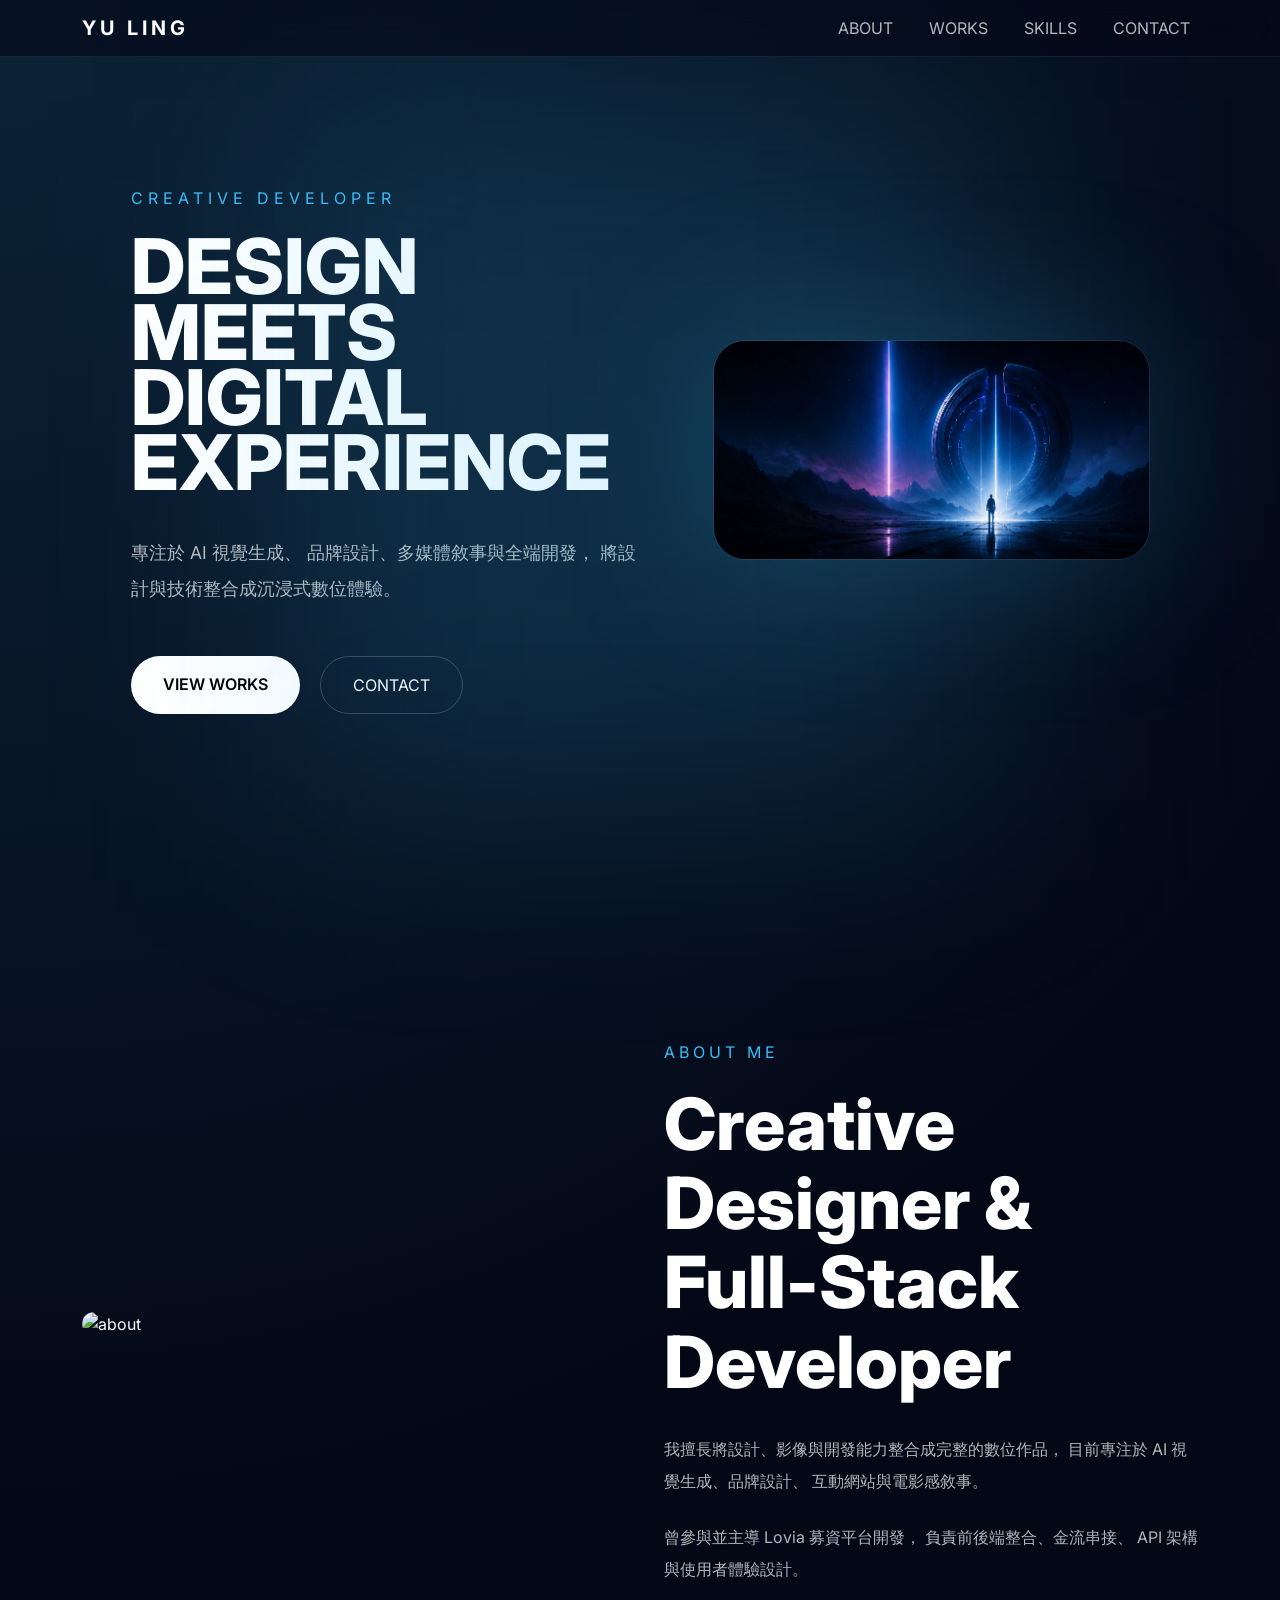
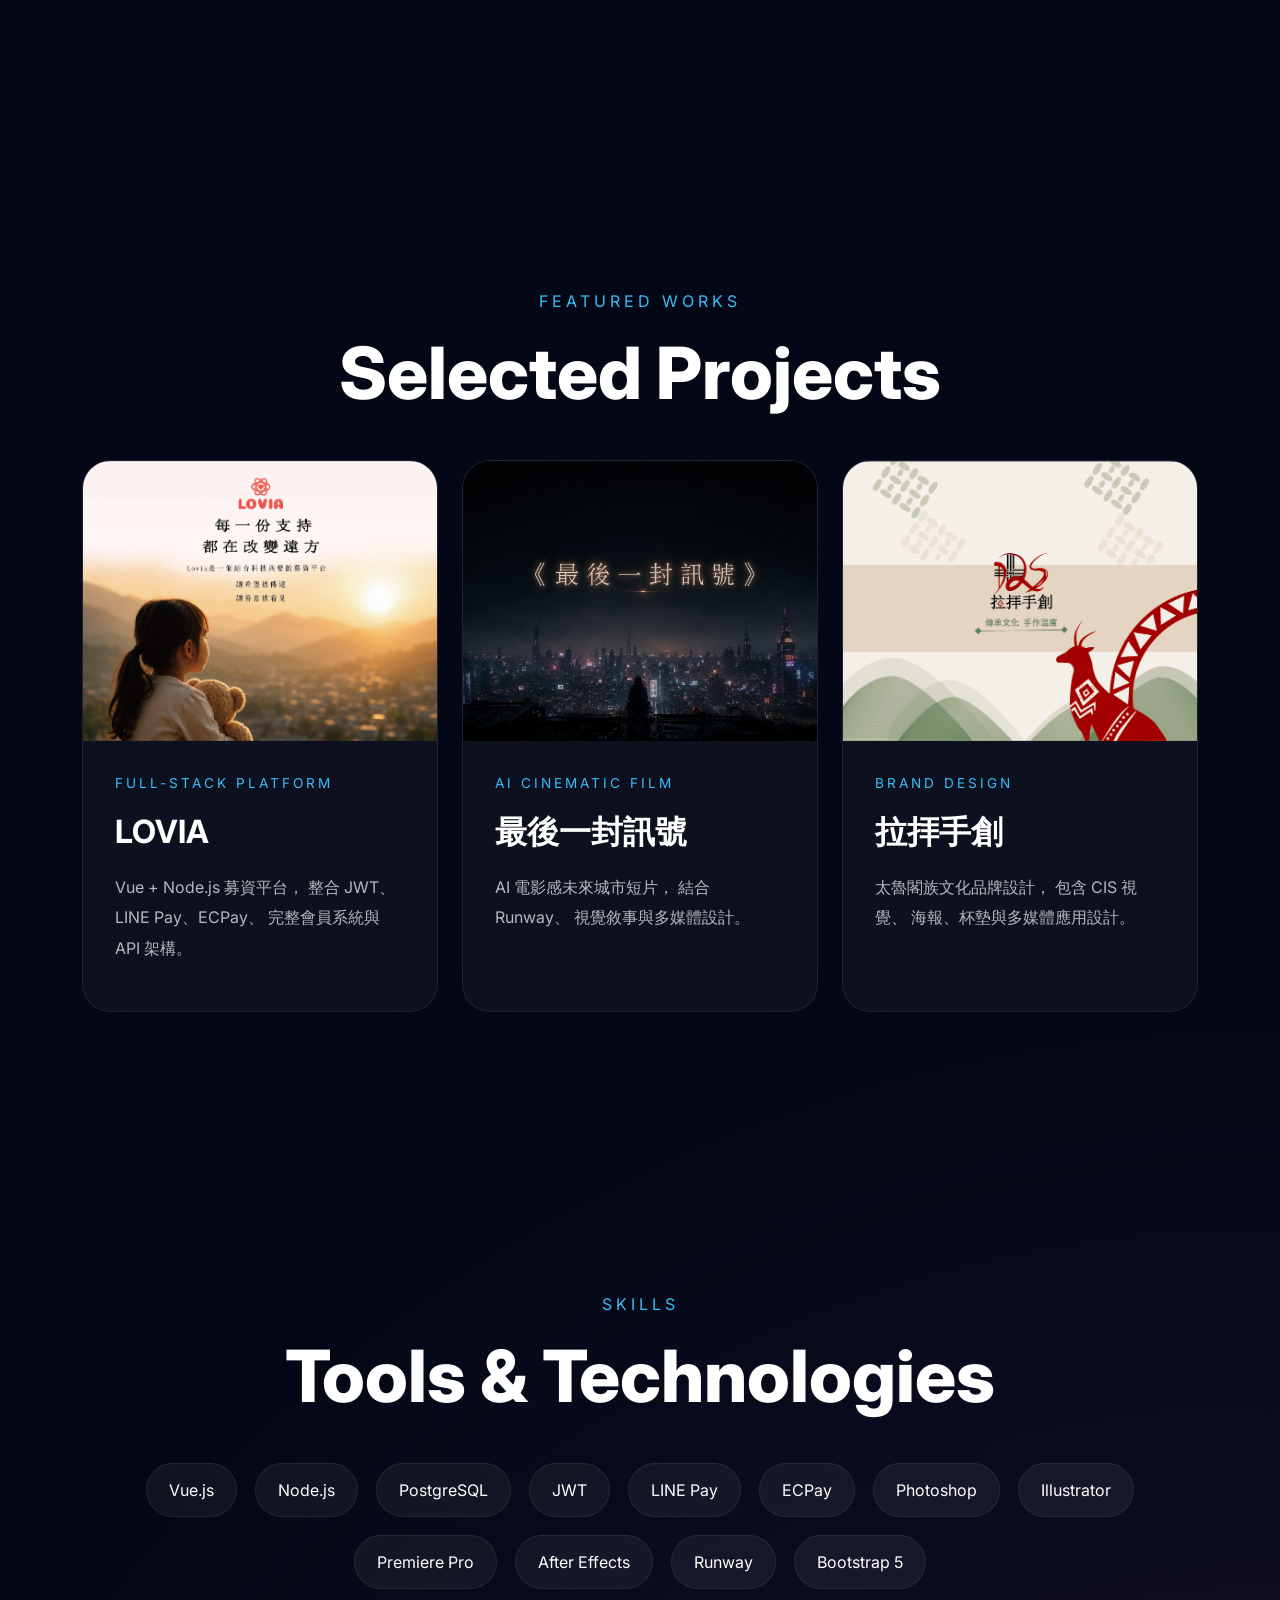
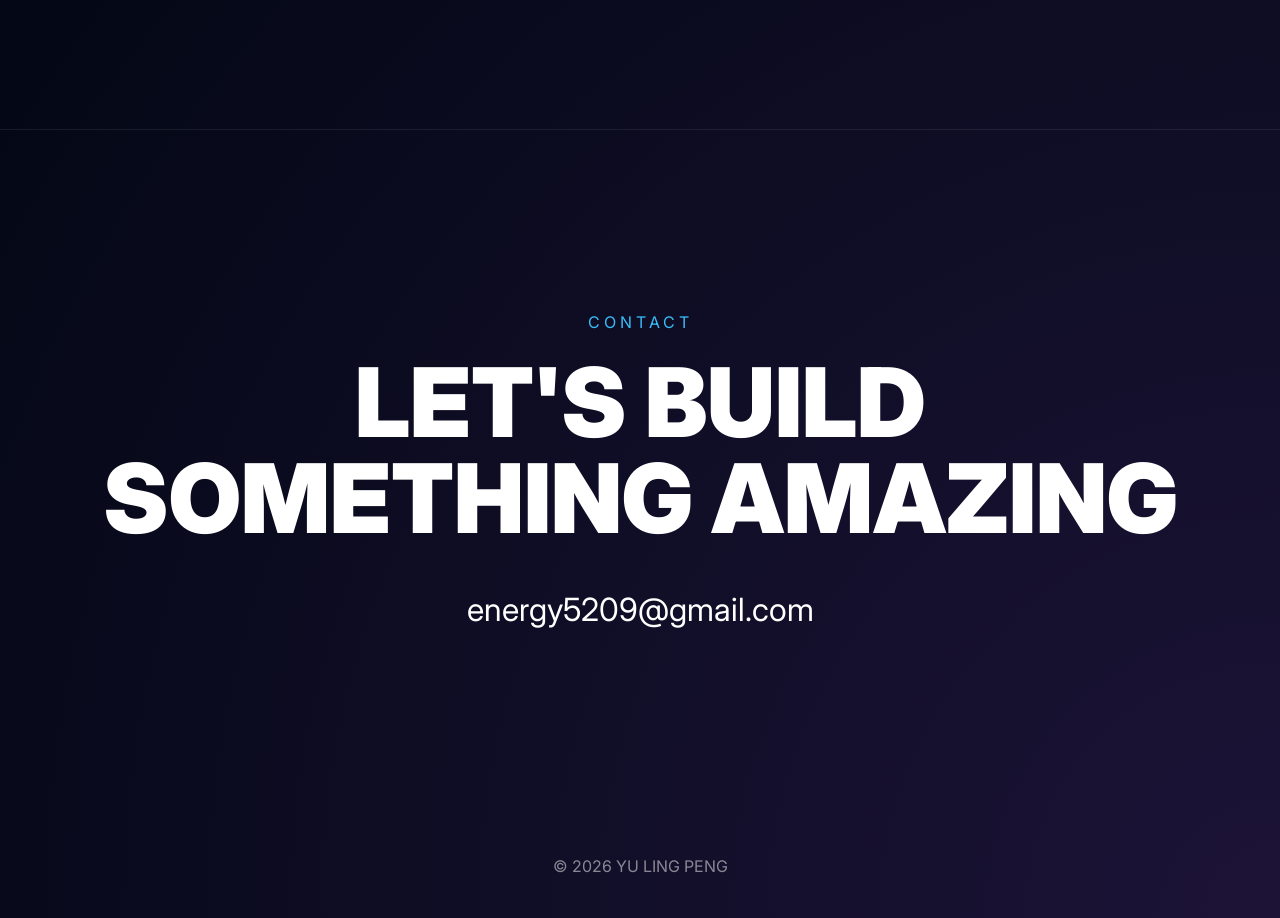
==== index.html @ 01d1c89b "first commit" ====
<!-- index.html -->
<!doctype html>
<html lang="zh-Hant">
  <head>
    <meta charset="UTF-8" />
    <meta name="viewport" content="width=device-width, initial-scale=1.0" />

    <title>Yu Ling Peng | Creative Developer</title>

    <!-- Bootstrap -->
    <link
      href="https://cdn.jsdelivr.net/npm/bootstrap@5.3.7/dist/css/bootstrap.min.css"
      rel="stylesheet"
    />

    <!-- CSS -->
    <link rel="stylesheet" href="./css/style.css" />
    <link rel="stylesheet" href="./css/responsive.css" />

    <!-- Font -->
    <link rel="preconnect" href="https://fonts.googleapis.com" />

    <link
      href="https://fonts.googleapis.com/css2?family=Inter:wght@100..900&display=swap"
      rel="stylesheet"
    />
  </head>

  <body>
    <!-- =======================================================
NAVBAR
======================================================= -->
    <nav class="navbar navbar-expand-lg navbar-dark fixed-top custom-navbar">
      <div class="container">
        <a class="navbar-brand logo" href="#"> YU LING </a>

        <button
          class="navbar-toggler"
          type="button"
          data-bs-toggle="collapse"
          data-bs-target="#navbarNav"
        >
          <span class="navbar-toggler-icon"></span>
        </button>

        <div class="collapse navbar-collapse" id="navbarNav">
          <ul class="navbar-nav ms-auto">
            <li class="nav-item">
              <a class="nav-link" href="#about"> ABOUT </a>
            </li>

            <li class="nav-item">
              <a class="nav-link" href="#works"> WORKS </a>
            </li>

            <li class="nav-item">
              <a class="nav-link" href="#skills"> SKILLS </a>
            </li>

            <li class="nav-item">
              <a class="nav-link" href="#contact"> CONTACT </a>
            </li>
          </ul>
        </div>
      </div>
    </nav>

    <!-- =======================================================
HERO
======================================================= -->
    <section class="hero-section">
      <div class="hero-glow"></div>

      <div class="container h-100">
        <div
          class="row align-items-center justify-content-center min-vh-100 g-5"
        >
          <!-- LEFT -->
          <div class="col-lg-6">
            <div class="hero-left">
              <p class="hero-subtitle">CREATIVE DEVELOPER</p>

              <h1 class="hero-title">
                DESIGN
                <br />
                MEETS
                <br />
                DIGITAL
                <br />
                EXPERIENCE
              </h1>

              <p class="hero-description">
                專注於 AI 視覺生成、 品牌設計、多媒體敘事與全端開發，
                將設計與技術整合成沉浸式數位體驗。
              </p>

              <div class="hero-buttons">
                <a href="#works" class="btn-custom-primary"> VIEW WORKS </a>

                <a href="#contact" class="btn-custom-outline"> CONTACT </a>
              </div>
            </div>
          </div>

          <!-- RIGHT -->
          <div class="col-lg-5">
            <div class="hero-image-wrapper">
              <img
                src="./images/7183aaf3.png"
                alt="portfolio"
                class="img-fluid hero-image"
              />
            </div>
          </div>
        </div>
      </div>
    </section>

    <!-- =======================================================
ABOUT
======================================================= -->
    <section id="about" class="section-padding">
      <div class="container">
        <div class="row align-items-center g-5">
          <div class="col-lg-6">
            <img
              src="https://images.unsplash.com/photo-1516321318423-f06f85e504b3?q=80&w=1600&auto=format&fit=crop"
              class="img-fluid section-image"
              alt="about"
            />
          </div>

          <div class="col-lg-6">
            <p class="section-label">ABOUT ME</p>

            <h2 class="section-title">
              Creative Designer & Full-Stack Developer
            </h2>

            <p class="section-text">
              我擅長將設計、影像與開發能力整合成完整的數位作品， 目前專注於 AI
              視覺生成、品牌設計、 互動網站與電影感敘事。
            </p>

            <p class="section-text">
              曾參與並主導 Lovia 募資平台開發， 負責前後端整合、金流串接、 API
              架構與使用者體驗設計。
            </p>
          </div>
        </div>
      </div>
    </section>

    <!-- =======================================================
WORKS
======================================================= -->
    <section id="works" class="section-padding">
      <div class="container">
        <div class="text-center mb-5">
          <p class="section-label">FEATURED WORKS</p>

          <h2 class="section-title center-title">Selected Projects</h2>
        </div>

        <div class="row g-4">
          <!-- =======================================================
      LOVIA
      ======================================================= -->
          <div class="col-lg-4 col-md-6">
            <a href="./projects/lovia.html" class="project-card">
              <img src="./images/lovia.png" class="project-image" alt="Lovia" />

              <div class="project-content">
                <p class="project-category">FULL-STACK PLATFORM</p>

                <h3 class="project-title-small">LOVIA</h3>

                <p class="project-description">
                  Vue + Node.js 募資平台， 整合 JWT、LINE Pay、ECPay、
                  完整會員系統與 API 架構。
                </p>
              </div>
            </a>
          </div>

          <!-- =======================================================
      SIGNAL
      ======================================================= -->
          <div class="col-lg-4 col-md-6">
            <a href="./projects/signal.html" class="project-card">
              <img
                src="./images/19.png"
                class="project-image"
                alt="最後一封訊號"
              />

              <div class="project-content">
                <p class="project-category">AI CINEMATIC FILM</p>

                <h3 class="project-title-small">最後一封訊號</h3>

                <p class="project-description">
                  AI 電影感未來城市短片， 結合 Runway、 視覺敘事與多媒體設計。
                </p>
              </div>
            </a>
          </div>

          <!-- =======================================================
      RABAY
      ======================================================= -->
          <div class="col-lg-4 col-md-6">
            <a href="./projects/rabay.html" class="project-card">
              <img
                src="./images/rabay.png"
                class="project-image"
                alt="拉拝手創"
              />

              <div class="project-content">
                <p class="project-category">BRAND DESIGN</p>

                <h3 class="project-title-small">拉拝手創</h3>

                <p class="project-description">
                  太魯閣族文化品牌設計， 包含 CIS 視覺、
                  海報、杯墊與多媒體應用設計。
                </p>
              </div>
            </a>
          </div>
        </div>
      </div>
    </section>

    <!-- =======================================================
SKILLS
======================================================= -->
    <section id="skills" class="section-padding">
      <div class="container text-center">
        <p class="section-label">SKILLS</p>

        <h2 class="section-title center-title mb-5">Tools & Technologies</h2>

        <div class="skills-wrapper">
          <span>Vue.js</span>
          <span>Node.js</span>
          <span>PostgreSQL</span>
          <span>JWT</span>
          <span>LINE Pay</span>
          <span>ECPay</span>
          <span>Photoshop</span>
          <span>Illustrator</span>
          <span>Premiere Pro</span>
          <span>After Effects</span>
          <span>Runway</span>
          <span>Bootstrap 5</span>
        </div>
      </div>
    </section>

    <!-- =======================================================
CONTACT
======================================================= -->
    <section id="contact" class="contact-section">
      <div class="container text-center">
        <p class="section-label">CONTACT</p>

        <h2 class="contact-title">
          LET'S BUILD
          <br />
          SOMETHING AMAZING
        </h2>

        <a href="mailto:energy5209@gmail.com" class="contact-mail">
          energy5209@gmail.com
        </a>
      </div>
    </section>

    <!-- =======================================================
FOOTER
======================================================= -->
    <footer class="footer">© 2026 YU LING PENG</footer>

    <!-- Bootstrap -->
    <script src="https://cdn.jsdelivr.net/npm/bootstrap@5.3.7/dist/js/bootstrap.bundle.min.js"></script>
  </body>
</html>
---- css/style.css ----
/* =======================================================
ROOT
======================================================= */

:root {
  --bg-main: #040816;

  --text-main: #ffffff;
  --text-subtle: rgba(255, 255, 255, 0.7);

  --cyan: #38bdf8;

  --border: rgba(255, 255, 255, 0.08);

  --card-bg: rgba(255, 255, 255, 0.05);
}

/* =======================================================
RESET
======================================================= */

* {
  margin: 0;
  padding: 0;

  box-sizing: border-box;
}

html {
  scroll-behavior: smooth;
}

body {
  background:
    radial-gradient(
      circle at top left,
      rgba(56, 189, 248, 0.15),
      transparent 35%
    ),
    radial-gradient(
      circle at bottom right,
      rgba(168, 85, 247, 0.15),
      transparent 35%
    ),
    var(--bg-main);

  color: var(--text-main);

  font-family: "Inter", "Noto Sans TC", sans-serif;

  overflow-x: hidden;
}

/* =======================================================
GLOBAL
======================================================= */

img {
  display: block;

  max-width: 100%;
}

a {
  text-decoration: none;
}

.section-padding {
  padding: 140px 0;
}

/* =======================================================
NAVBAR
======================================================= */

.custom-navbar {
  background: rgba(4, 8, 22, 0.6);

  backdrop-filter: blur(20px);

  border-bottom: 1px solid var(--border);
}

.logo {
  letter-spacing: 4px;

  font-weight: 700;
}

.nav-link {
  color: rgba(255, 255, 255, 0.7) !important;

  margin-left: 20px;

  transition: 0.3s;
}

.nav-link:hover {
  color: white !important;
}

/* =======================================================
HERO
======================================================= */

.hero-section {
  position: relative;

  min-height: 100vh;

  display: flex;

  align-items: center;
}

.hero-glow {
  position: absolute;

  top: 50%;
  left: 50%;

  width: 700px;
  height: 700px;

  transform: translate(-50%, -50%);

  background: rgba(56, 189, 248, 0.15);

  filter: blur(120px);
}

.hero-left {
  max-width: 620px;
}

.hero-subtitle {
  color: var(--cyan);

  letter-spacing: 5px;

  margin-bottom: 24px;
}

.hero-title {
  font-size: clamp(3rem, 6vw, 5.5rem);

  font-weight: 800;

  line-height: 0.85;

  margin-bottom: 40px;

  overflow-wrap: normal;

  word-break: keep-all;
}

.hero-description {
  color: var(--text-subtle);

  font-size: 1.1rem;

  line-height: 2;

  max-width: 520px;
}

.hero-buttons {
  display: flex;

  gap: 20px;

  margin-top: 50px;
}

.hero-image-wrapper {
  position: relative;
}

.hero-image-wrapper::before {
  content: "";

  position: absolute;

  inset: 0;

  background: rgba(56, 189, 248, 0.2);

  filter: blur(80px);
}

.hero-image {
  position: relative;

  border-radius: 32px;

  border: 1px solid var(--border);
}

/* =======================================================
BUTTON
======================================================= */

.btn-custom-primary {
  background: white;

  color: black;

  padding: 16px 32px;

  border-radius: 999px;

  font-weight: 600;

  transition: 0.3s;
}

.btn-custom-primary:hover {
  transform: translateY(-2px);

  color: black;
}

.btn-custom-outline {
  border: 1px solid rgba(255, 255, 255, 0.2);

  color: white;

  padding: 16px 32px;

  border-radius: 999px;

  transition: 0.3s;
}

.btn-custom-outline:hover {
  background: rgba(255, 255, 255, 0.08);

  color: white;
}

/* =======================================================
SECTION
======================================================= */

.section-label {
  color: var(--cyan);

  letter-spacing: 4px;

  margin-bottom: 20px;
}

.section-title {
  font-size: clamp(2.5rem, 6vw, 4.5rem);

  font-weight: 800;

  line-height: 1.1;

  margin-bottom: 32px;
}

.center-title {
  max-width: 800px;

  margin-inline: auto;
}

.section-text {
  color: var(--text-subtle);

  line-height: 2;

  margin-bottom: 24px;
}

.section-image {
  border-radius: 32px;
}

/* =======================================================
PROJECT CARD
======================================================= */

.project-card {
  position: relative;

  display: block;

  background: rgba(255, 255, 255, 0.04);

  border: 1px solid rgba(255, 255, 255, 0.08);

  border-radius: 28px;

  overflow: hidden;

  height: 100%;

  transition:
    transform 0.5s ease,
    border 0.5s ease,
    box-shadow 0.5s ease;

  color: white;

  text-decoration: none;

  backdrop-filter: blur(20px);
}

/* =======================================================
GLOW EFFECT
======================================================= */

.project-card::before {
  content: "";

  position: absolute;

  inset: 0;

  background: radial-gradient(
    circle at top left,
    rgba(56, 189, 248, 0.25),
    transparent 40%
  );

  opacity: 0;

  transition: 0.5s;

  z-index: 1;
}

/* =======================================================
HOVER
======================================================= */

.project-card:hover {
  transform: translateY(-12px) scale(1.02);

  border: 1px solid rgba(56, 189, 248, 0.3);

  box-shadow: 0 20px 60px rgba(56, 189, 248, 0.15);

  color: white;
}

.project-card:hover::before {
  opacity: 1;
}

/* =======================================================
IMAGE
======================================================= */

.project-image {
  width: 100%;

  height: 280px;

  object-fit: cover;

  transition: transform 0.7s ease;
}

.project-card:hover .project-image {
  transform: scale(1.06);
}

/* =======================================================
CONTENT
======================================================= */

.project-content {
  position: relative;

  z-index: 2;

  padding: 32px;
}

.project-category {
  color: var(--cyan);

  font-size: 0.85rem;

  letter-spacing: 3px;

  margin-bottom: 20px;
}

.project-title-small {
  font-size: 2rem;

  font-weight: 700;

  margin-bottom: 20px;
}

.project-description {
  color: var(--text-subtle);

  line-height: 1.9;
}

/* =======================================================
SKILLS
======================================================= */

.skills-wrapper {
  display: flex;

  flex-wrap: wrap;

  gap: 18px;

  justify-content: center;
}

.skills-wrapper span {
  padding: 14px 22px;

  border-radius: 999px;

  background: var(--card-bg);

  border: 1px solid var(--border);
}

/* =======================================================
CONTACT
======================================================= */

.contact-section {
  padding: 180px 0;

  border-top: 1px solid var(--border);
}

.contact-title {
  font-size: clamp(3rem, 8vw, 6rem);

  font-weight: 900;

  line-height: 1;

  margin-bottom: 40px;
}

.contact-mail {
  color: white;

  font-size: 2rem;

  transition: 0.3s;
}

.contact-mail:hover {
  color: var(--cyan);
}

/* =======================================================
FOOTER
======================================================= */

.footer {
  padding: 40px;

  text-align: center;

  color: rgba(255, 255, 255, 0.5);
}

/* =======================================================
FLOATING ANIMATION
======================================================= */

@keyframes floating {
  0% {
    transform: translateY(0px);
  }

  50% {
    transform: translateY(-8px);
  }

  100% {
    transform: translateY(0px);
  }
}

.project-card {
  animation: floating 6s ease-in-out infinite;
}

/* 每張卡不同速度 */

.project-card:nth-child(2) {
  animation-delay: 1s;
}

.project-card:nth-child(3) {
  animation-delay: 2s;
}
---- css/responsive.css ----
/* =======================================================
TABLET
======================================================= */

@media (max-width: 992px) {
  .hero-section {
    text-align: center;

    padding-top: 120px;
  }

  .hero-left {
    max-width: 100%;

    margin-inline: auto;
  }
  .hero-description {
    margin-inline: auto;

    text-align: center;
  }

  .hero-buttons {
    justify-content: center;
  }

  .hero-image-wrapper {
    display: flex;

    justify-content: center;
  }

  .hero-title {
    font-size: 4rem;

    line-height: 0.95;
  }

  .hero-image {
    max-width: 85%;
  }

  .section-title {
    font-size: 3rem;
  }

  .contact-title {
    font-size: 4rem;
  }
}

/* =======================================================
MOBILE
======================================================= */

@media (max-width: 768px) {
  .section-padding {
    padding: 100px 0;
  }

  .hero-section {
    padding-top: 100px;

    text-align: center;
  }

  .hero-left {
    max-width: 100%;

    margin-inline: auto;
  }

  .hero-title {
    font-size: 3rem;

    line-height: 1;
  }

  .hero-description {
    font-size: 1rem;

    text-align: center;

    max-width: 320px;

    margin-inline: auto;
  }

  .hero-buttons {
    justify-content: center;

    flex-wrap: wrap;

    gap: 16px;
  }

  .hero-image-wrapper {
    display: flex;

    justify-content: center;

    margin-top: 30px;
  }

  .hero-image {
    max-width: 100%;
  }

  .section-title {
    font-size: 2.2rem;
  }

  .project-content {
    padding: 24px;
  }

  .project-image {
    height: 220px;
  }

  .contact-title {
    font-size: 2.6rem;
  }

  .contact-mail {
    font-size: 1.2rem;
  }
}
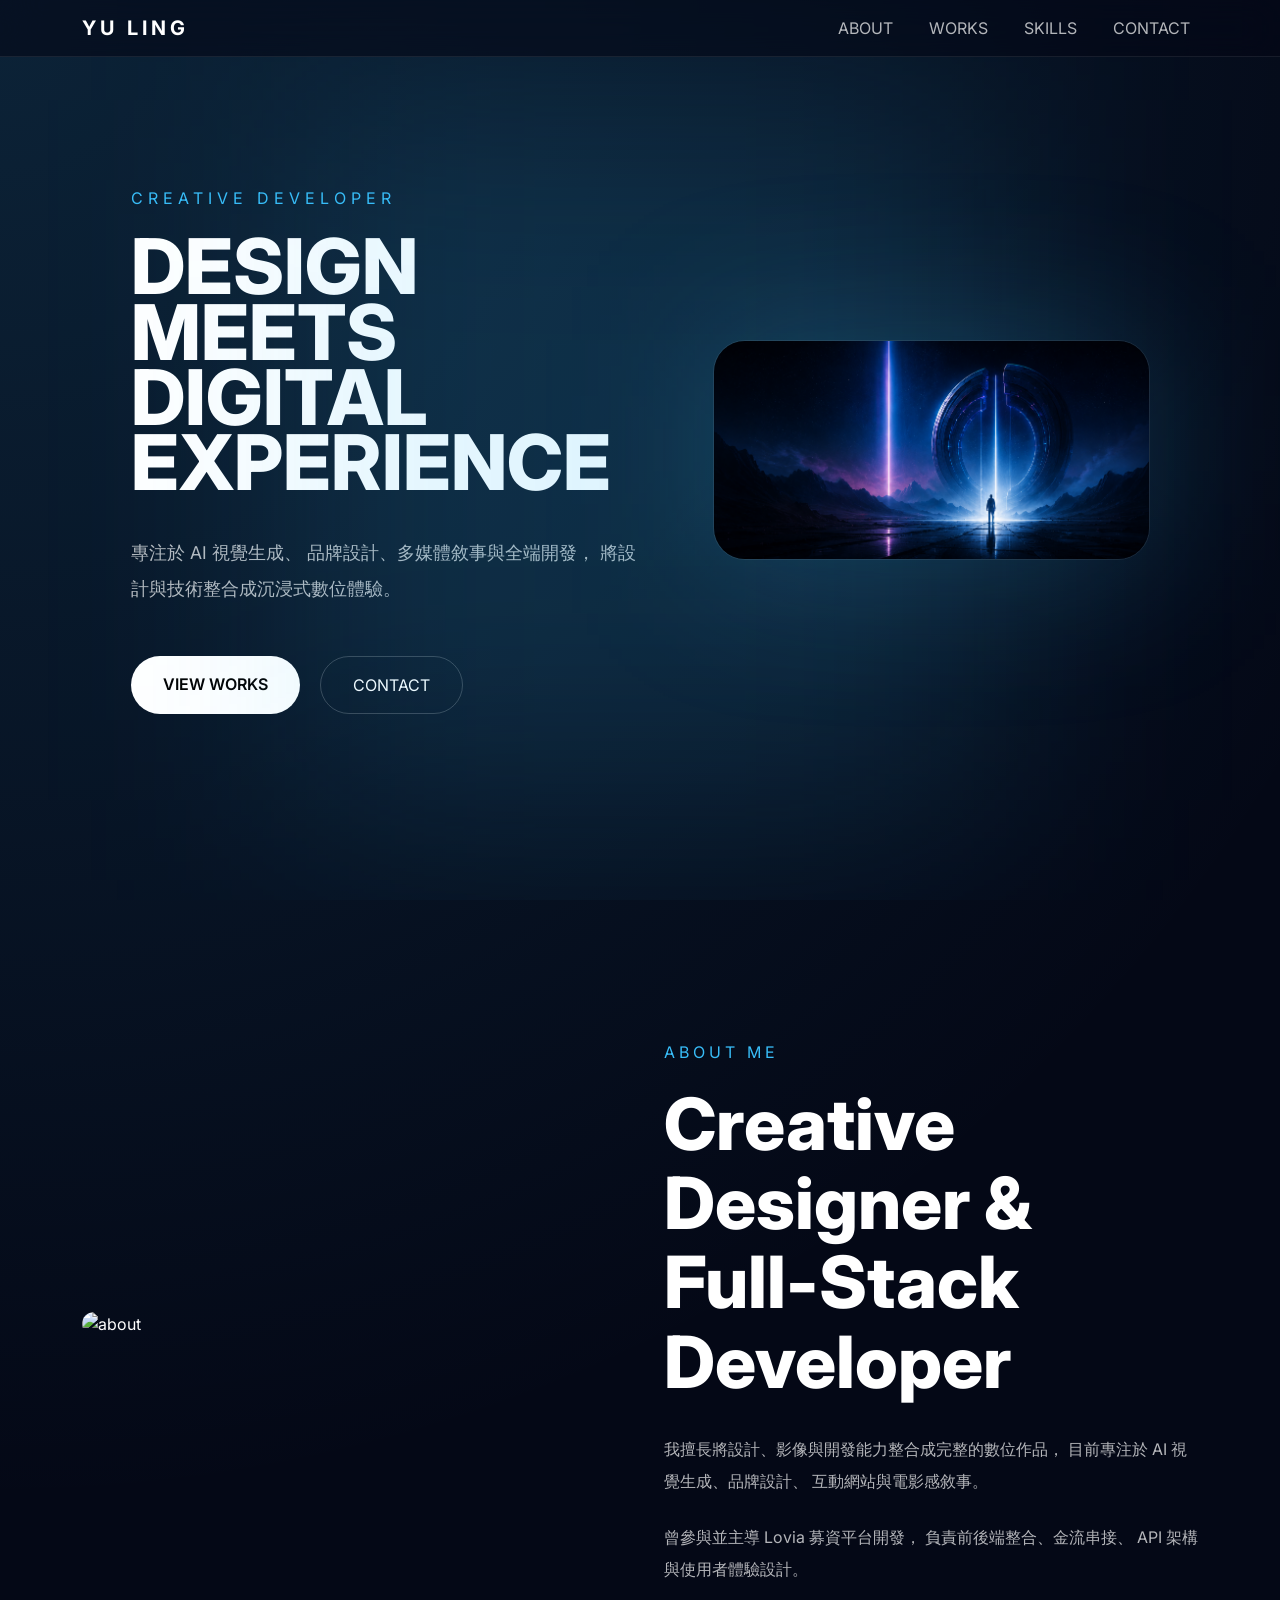
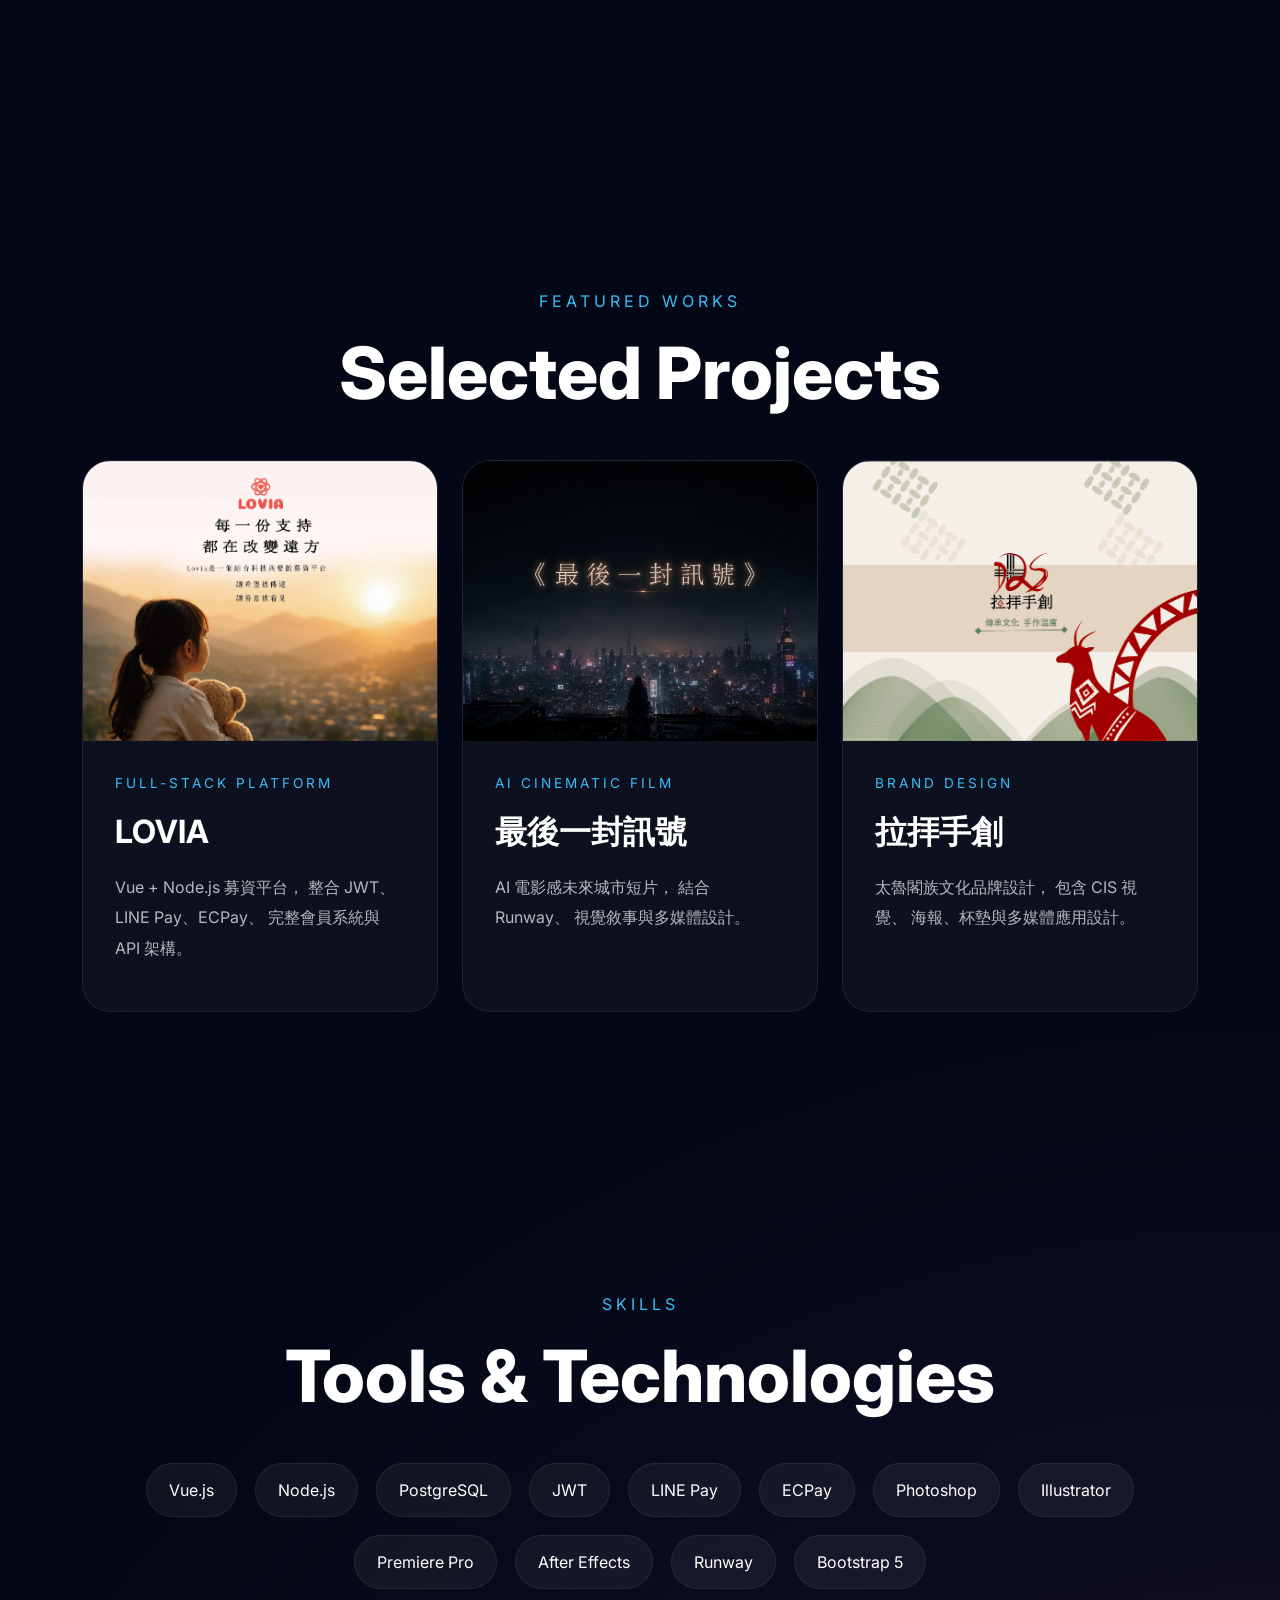
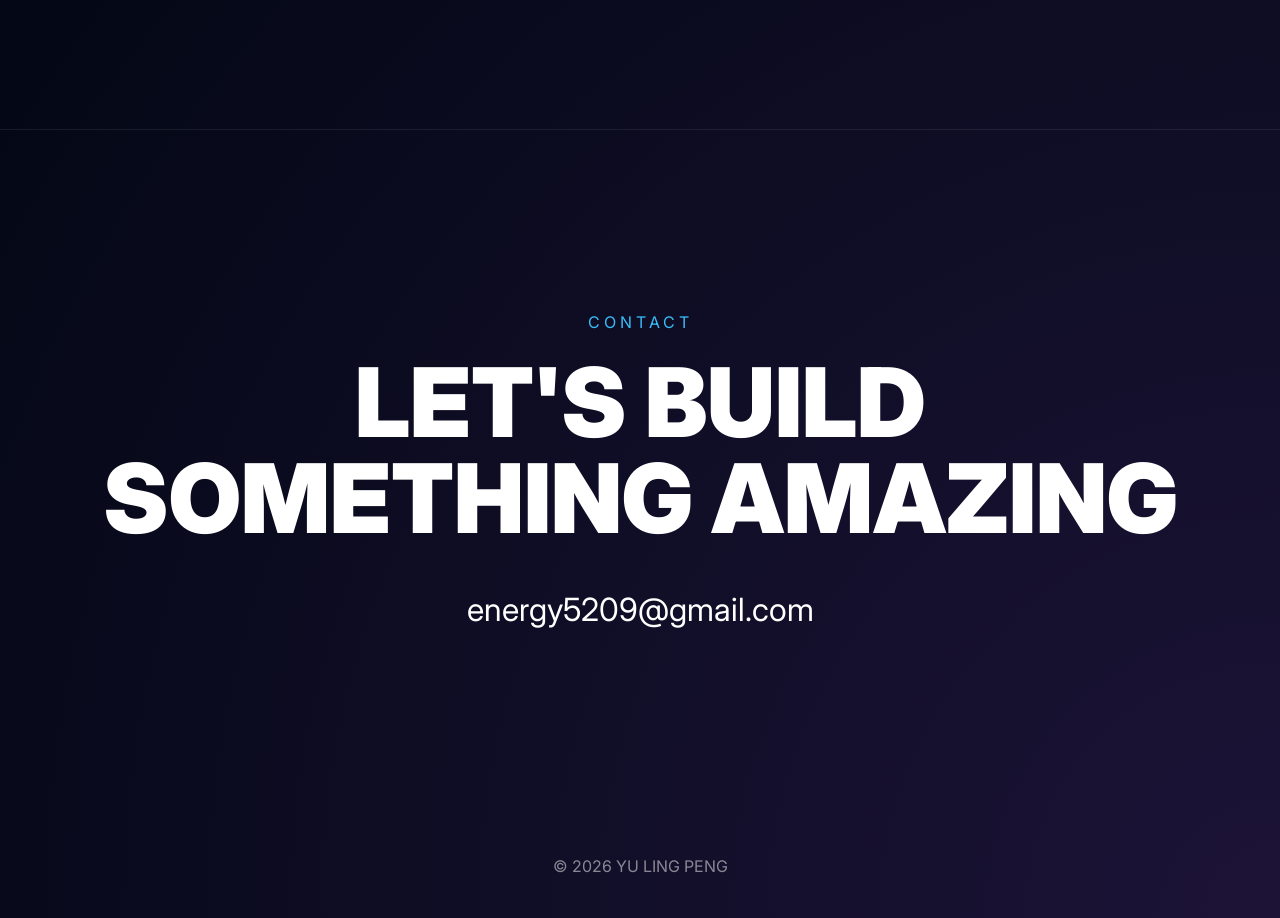
==== commit 27ecd7f7: "Update portfolio project pages" ====
--- a/index.html
+++ b/index.html
@@ -39,6 +39,9 @@
           type="button"
           data-bs-toggle="collapse"
           data-bs-target="#navbarNav"
+          aria-controls="navbarNav"
+          aria-expanded="false"
+          aria-label="Toggle navigation"
         >
           <span class="navbar-toggler-icon"></span>
         </button>
@@ -286,5 +289,20 @@
 
     <!-- Bootstrap -->
     <script src="https://cdn.jsdelivr.net/npm/bootstrap@5.3.7/dist/js/bootstrap.bundle.min.js"></script>
+
+    <script>
+      const navbarCollapse = document.querySelector("#navbarNav");
+      const navLinks = document.querySelectorAll("#navbarNav .nav-link");
+
+      navLinks.forEach((link) => {
+        link.addEventListener("click", () => {
+          if (!navbarCollapse.classList.contains("show")) {
+            return;
+          }
+
+          bootstrap.Collapse.getOrCreateInstance(navbarCollapse).hide();
+        });
+      });
+    </script>
   </body>
 </html>
--- a/css/style.css
+++ b/css/style.css
@@ -28,6 +28,10 @@
 
 html {
   scroll-behavior: smooth;
+
+  max-width: 100%;
+
+  overflow-x: hidden;
 }
 
 body {
@@ -48,6 +52,8 @@
 
   font-family: "Inter", "Noto Sans TC", sans-serif;
 
+  max-width: 100%;
+
   overflow-x: hidden;
 }
 
@@ -79,6 +85,8 @@
   backdrop-filter: blur(20px);
 
   border-bottom: 1px solid var(--border);
+
+  width: 100%;
 }
 
 .logo {
@@ -111,6 +119,8 @@
   display: flex;
 
   align-items: center;
+
+  overflow: hidden;
 }
 
 .hero-glow {
--- a/css/responsive.css
+++ b/css/responsive.css
@@ -6,7 +6,7 @@
   .hero-section {
     text-align: center;
 
-    padding-top: 120px;
+    padding: 120px 0 80px;
   }
 
   .hero-left {
@@ -34,10 +34,16 @@
     font-size: 4rem;
 
     line-height: 0.95;
+
+    margin-bottom: 28px;
   }
 
   .hero-image {
-    max-width: 85%;
+    width: min(460px, 82vw);
+  }
+
+  .section-padding {
+    padding: 100px 0;
   }
 
   .section-title {
@@ -53,15 +59,91 @@
 MOBILE
 ======================================================= */
 
+@media (max-width: 991.98px) {
+  .custom-navbar .container {
+    display: flex;
+
+    align-items: center;
+
+    justify-content: space-between;
+
+    max-width: 100%;
+  }
+
+  .custom-navbar {
+    background: rgba(4, 8, 22, 0.9);
+  }
+
+  .navbar-toggler {
+    display: block;
+
+    width: 44px;
+    height: 44px;
+
+    padding: 0;
+
+    border: 1px solid rgba(255, 255, 255, 0.24);
+    border-radius: 50%;
+  }
+
+  .navbar-toggler:focus {
+    box-shadow: 0 0 0 3px rgba(56, 189, 248, 0.25);
+  }
+
+  .navbar-toggler-icon {
+    position: relative;
+
+    width: 20px;
+    height: 2px;
+
+    background: #fff;
+    background-image: none;
+    border-radius: 999px;
+  }
+
+  .navbar-toggler-icon::before,
+  .navbar-toggler-icon::after {
+    content: "";
+
+    position: absolute;
+    left: 0;
+
+    width: 20px;
+    height: 2px;
+
+    background: #fff;
+    border-radius: 999px;
+  }
+
+  .navbar-toggler-icon::before {
+    top: -7px;
+  }
+
+  .navbar-toggler-icon::after {
+    top: 7px;
+  }
+
+  .navbar-collapse {
+    padding: 20px 0;
+  }
+
+  .nav-link {
+    margin-left: 0;
+
+    padding: 10px 0;
+  }
+}
+
 @media (max-width: 768px) {
-  .section-padding {
-    padding: 100px 0;
-  }
-
   .hero-section {
-    padding-top: 100px;
-
-    text-align: center;
+    padding: 100px 0 64px;
+
+    text-align: center;
+  }
+
+  .hero-glow {
+    width: 120vw;
+    height: 120vw;
   }
 
   .hero-left {
@@ -71,27 +153,27 @@
   }
 
   .hero-title {
-    font-size: 3rem;
-
-    line-height: 1;
+    max-width: 100%;
+
+    font-size: clamp(2.4rem, 11vw, 3.2rem);
+
+    line-height: 0.95;
+
+    letter-spacing: 0;
   }
 
   .hero-description {
-    font-size: 1rem;
-
-    text-align: center;
-
-    max-width: 320px;
-
-    margin-inline: auto;
+    max-width: 100%;
+
+    line-height: 1.9;
   }
 
   .hero-buttons {
     justify-content: center;
-
     flex-wrap: wrap;
-
     gap: 16px;
+    width: 100%;
+    margin-top: 32px;
   }
 
   .hero-image-wrapper {
@@ -99,30 +181,85 @@
 
     justify-content: center;
 
-    margin-top: 30px;
+    margin-top: 32px;
   }
 
   .hero-image {
-    max-width: 100%;
+    width: min(360px, 88vw);
+
+    margin-inline: auto;
+  }
+
+  .section-padding {
+    padding: 76px 0;
   }
 
   .section-title {
-    font-size: 2.2rem;
+    font-size: clamp(2.2rem, 10vw, 3rem);
+  }
+
+  .section-image,
+  .hero-image,
+  .project-card {
+    border-radius: 20px;
+  }
+
+  .project-image {
+    height: 220px;
   }
 
   .project-content {
     padding: 24px;
   }
 
-  .project-image {
-    height: 220px;
+  .skills-wrapper {
+    gap: 12px;
+  }
+
+  .skills-wrapper span {
+    padding: 12px 16px;
+  }
+
+  .contact-section {
+    padding: 100px 0;
   }
 
   .contact-title {
-    font-size: 2.6rem;
+    font-size: clamp(2.5rem, 12vw, 4rem);
   }
 
   .contact-mail {
-    font-size: 1.2rem;
-  }
-}
+    display: inline-block;
+
+    max-width: 100%;
+
+    overflow-wrap: anywhere;
+
+    font-size: clamp(1.1rem, 5vw, 1.6rem);
+  }
+}
+
+@media (max-width: 420px) {
+  .custom-navbar .container {
+    padding-inline: 16px;
+  }
+
+  .hero-subtitle,
+  .section-label,
+  .project-category {
+    letter-spacing: 2px;
+  }
+
+  .hero-buttons {
+    align-items: stretch;
+
+    flex-direction: column;
+  }
+
+  .btn-custom-primary,
+  .btn-custom-outline {
+    width: 100%;
+
+    text-align: center;
+  }
+}
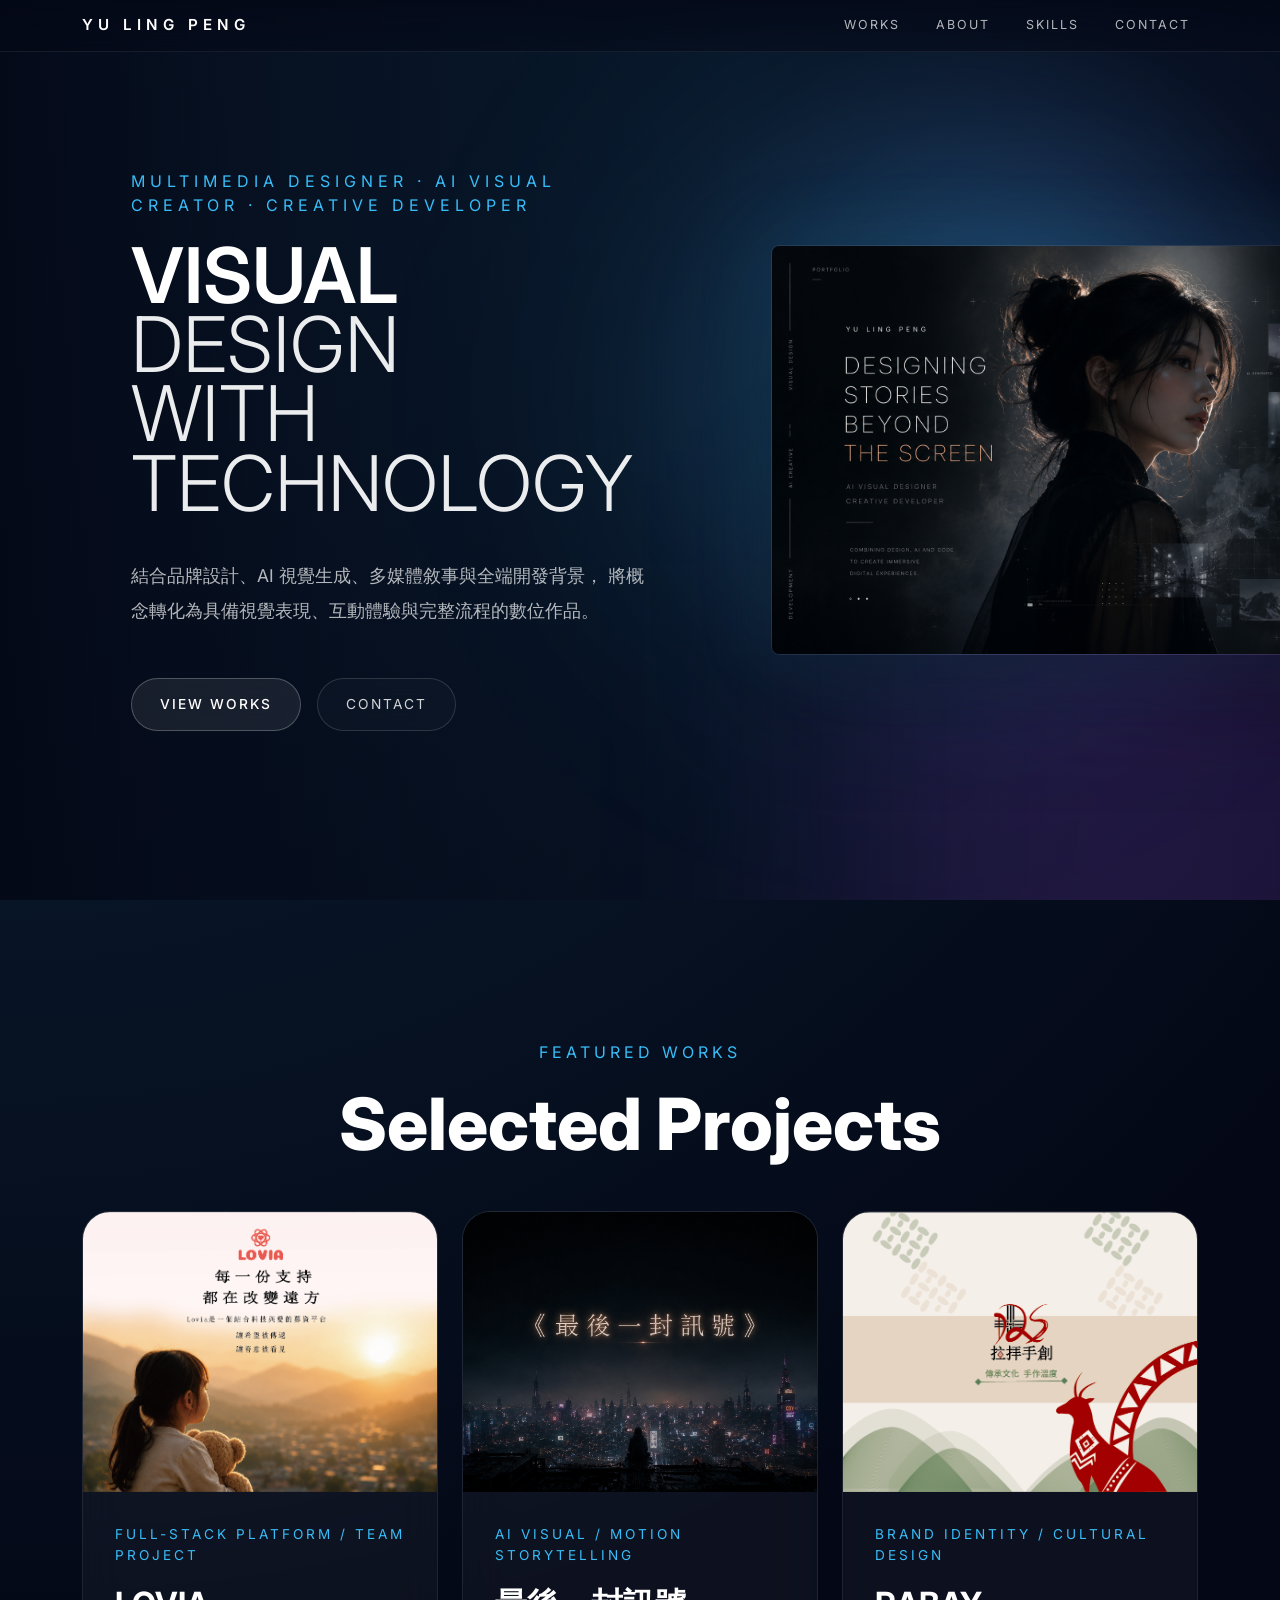
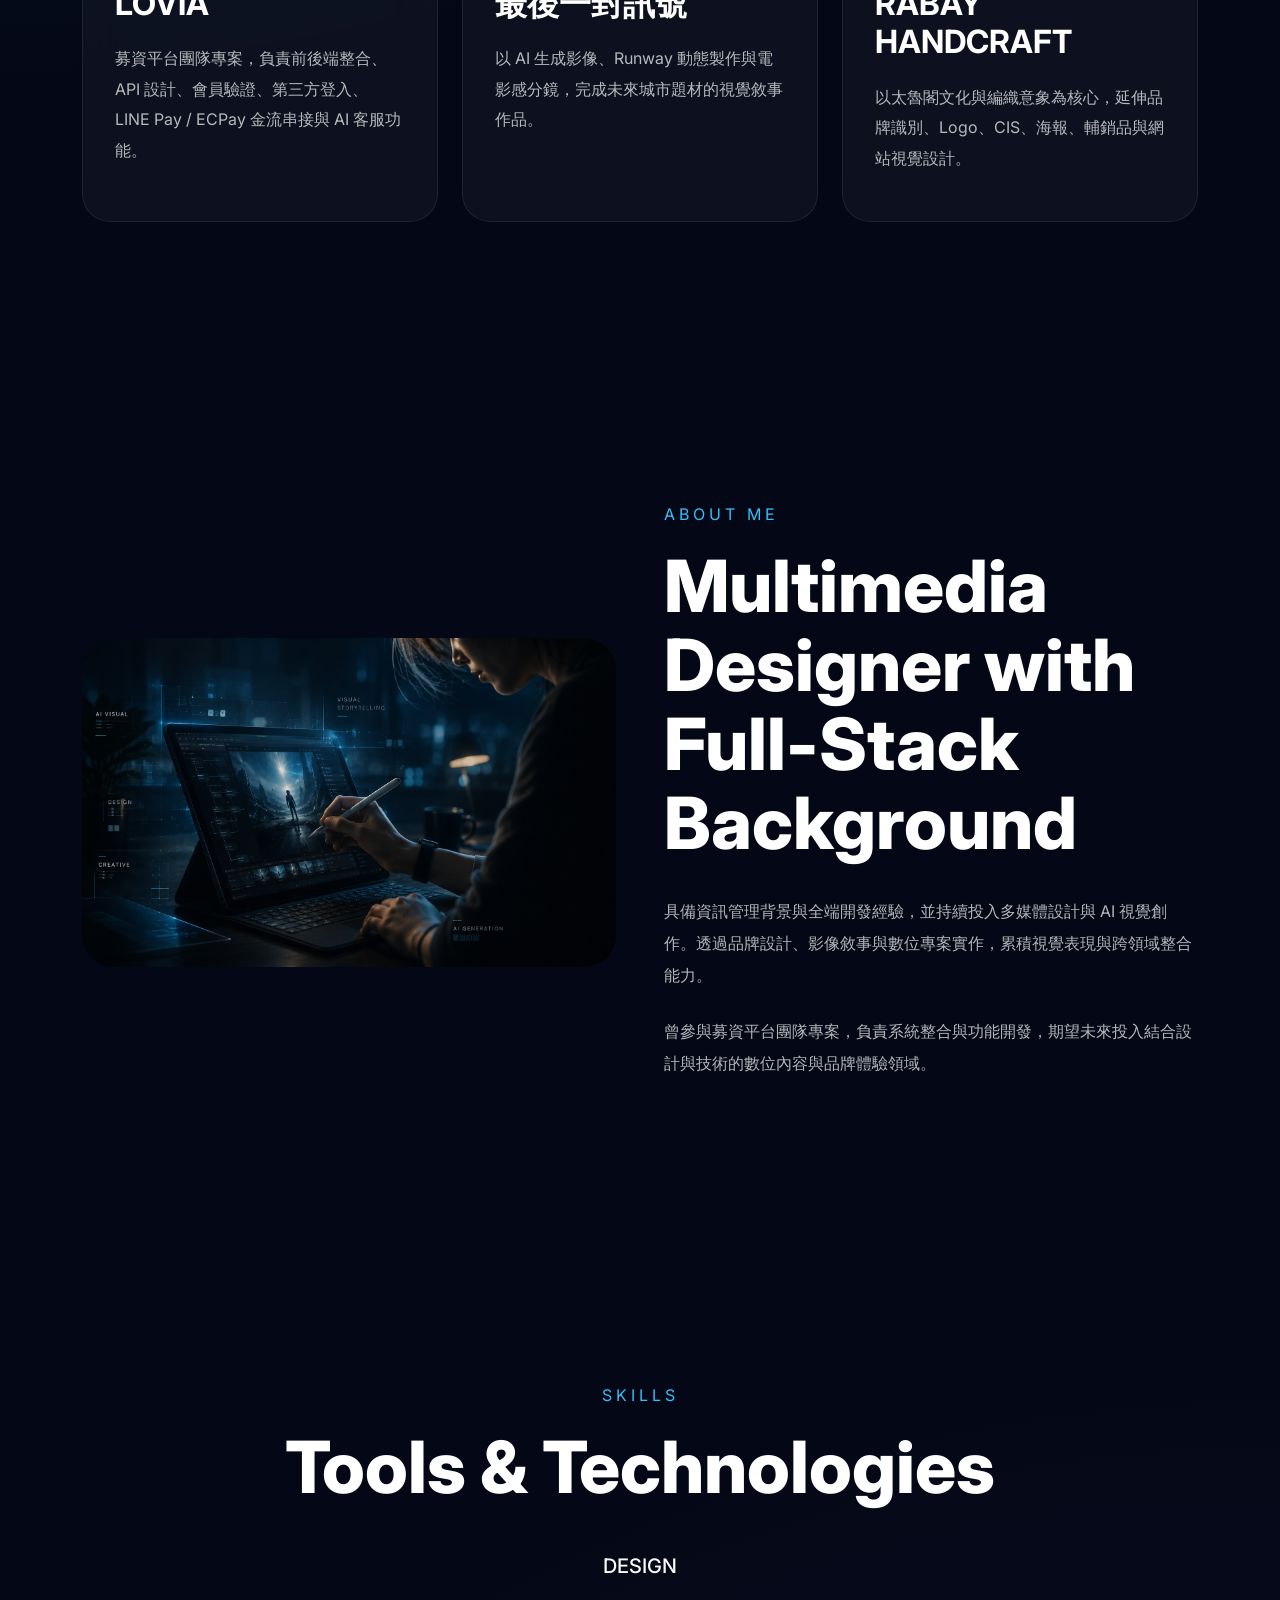
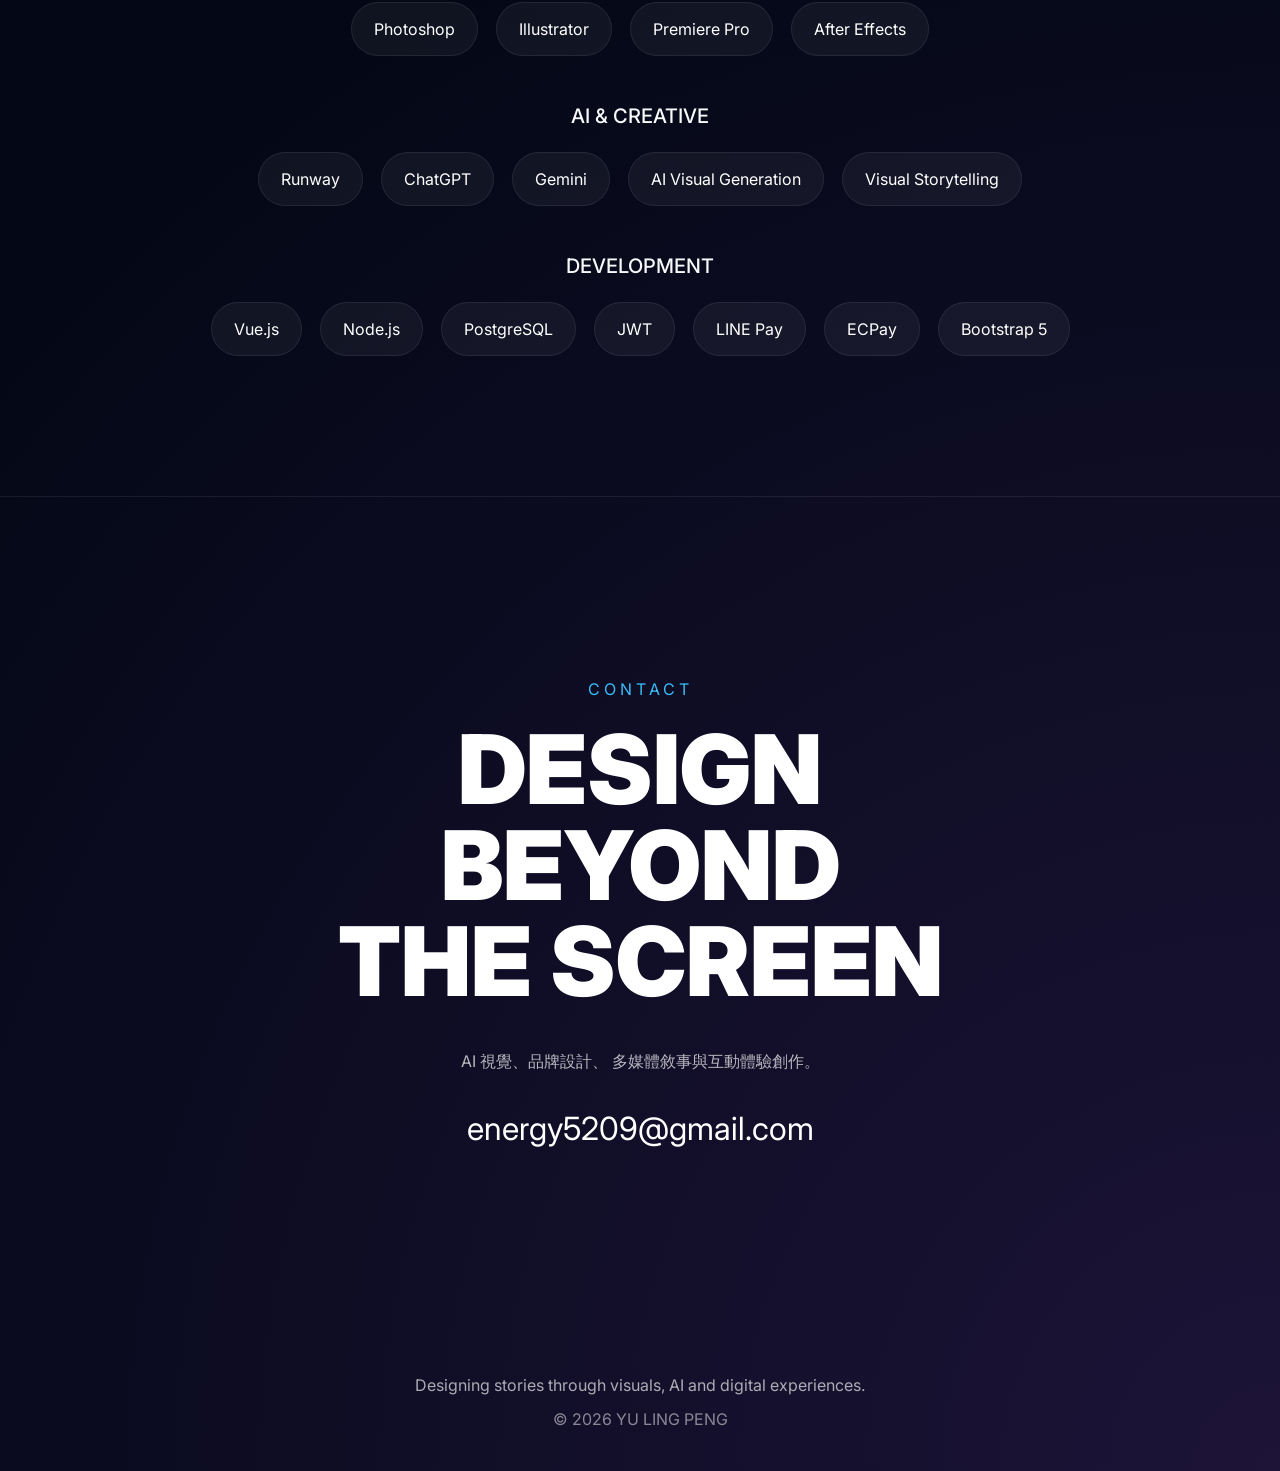
==== commit 841e7de9: "Update portfolio homepage and Rabay case study" ====
--- a/index.html
+++ b/index.html
@@ -32,7 +32,7 @@
 ======================================================= -->
     <nav class="navbar navbar-expand-lg navbar-dark fixed-top custom-navbar">
       <div class="container">
-        <a class="navbar-brand logo" href="#"> YU LING </a>
+        <a class="navbar-brand logo" href="#"> YU LING PENG </a>
 
         <button
           class="navbar-toggler"
@@ -49,11 +49,11 @@
         <div class="collapse navbar-collapse" id="navbarNav">
           <ul class="navbar-nav ms-auto">
             <li class="nav-item">
+              <a class="nav-link" href="#works"> WORKS </a>
+            </li>
+
+            <li class="nav-item">
               <a class="nav-link" href="#about"> ABOUT </a>
-            </li>
-
-            <li class="nav-item">
-              <a class="nav-link" href="#works"> WORKS </a>
             </li>
 
             <li class="nav-item">
@@ -81,21 +81,23 @@
           <!-- LEFT -->
           <div class="col-lg-6">
             <div class="hero-left">
-              <p class="hero-subtitle">CREATIVE DEVELOPER</p>
+              <p class="hero-subtitle">
+                MULTIMEDIA DESIGNER · AI VISUAL CREATOR · CREATIVE DEVELOPER
+              </p>
 
               <h1 class="hero-title">
-                DESIGN
+                <span class="hero-title-line hero-title-strong">VISUAL</span>
                 <br />
-                MEETS
+                <span class="hero-title-line">DESIGN</span>
                 <br />
-                DIGITAL
+                <span class="hero-title-line">WITH</span>
                 <br />
-                EXPERIENCE
+                <span class="hero-title-line">TECHNOLOGY</span>
               </h1>
 
               <p class="hero-description">
-                專注於 AI 視覺生成、 品牌設計、多媒體敘事與全端開發，
-                將設計與技術整合成沉浸式數位體驗。
+                結合品牌設計、AI 視覺生成、多媒體敘事與全端開發背景，
+                將概念轉化為具備視覺表現、互動體驗與完整流程的數位作品。
               </p>
 
               <div class="hero-buttons">
@@ -110,46 +112,11 @@
           <div class="col-lg-5">
             <div class="hero-image-wrapper">
               <img
-                src="./images/7183aaf3.png"
+                src="./images/0526.png"
                 alt="portfolio"
                 class="img-fluid hero-image"
               />
             </div>
-          </div>
-        </div>
-      </div>
-    </section>
-
-    <!-- =======================================================
-ABOUT
-======================================================= -->
-    <section id="about" class="section-padding">
-      <div class="container">
-        <div class="row align-items-center g-5">
-          <div class="col-lg-6">
-            <img
-              src="https://images.unsplash.com/photo-1516321318423-f06f85e504b3?q=80&w=1600&auto=format&fit=crop"
-              class="img-fluid section-image"
-              alt="about"
-            />
-          </div>
-
-          <div class="col-lg-6">
-            <p class="section-label">ABOUT ME</p>
-
-            <h2 class="section-title">
-              Creative Designer & Full-Stack Developer
-            </h2>
-
-            <p class="section-text">
-              我擅長將設計、影像與開發能力整合成完整的數位作品， 目前專注於 AI
-              視覺生成、品牌設計、 互動網站與電影感敘事。
-            </p>
-
-            <p class="section-text">
-              曾參與並主導 Lovia 募資平台開發， 負責前後端整合、金流串接、 API
-              架構與使用者體驗設計。
-            </p>
           </div>
         </div>
       </div>
@@ -175,13 +142,14 @@
               <img src="./images/lovia.png" class="project-image" alt="Lovia" />
 
               <div class="project-content">
-                <p class="project-category">FULL-STACK PLATFORM</p>
+                <p class="project-category">FULL-STACK PLATFORM / TEAM PROJECT</p>
 
                 <h3 class="project-title-small">LOVIA</h3>
 
                 <p class="project-description">
-                  Vue + Node.js 募資平台， 整合 JWT、LINE Pay、ECPay、
-                  完整會員系統與 API 架構。
+                  募資平台團隊專案，負責前後端整合、API
+                  設計、會員驗證、第三方登入、 LINE Pay / ECPay
+                  金流串接與 AI 客服功能。
                 </p>
               </div>
             </a>
@@ -199,12 +167,13 @@
               />
 
               <div class="project-content">
-                <p class="project-category">AI CINEMATIC FILM</p>
+                <p class="project-category">AI VISUAL / MOTION STORYTELLING</p>
 
                 <h3 class="project-title-small">最後一封訊號</h3>
 
                 <p class="project-description">
-                  AI 電影感未來城市短片， 結合 Runway、 視覺敘事與多媒體設計。
+                  以 AI 生成影像、Runway
+                  動態製作與電影感分鏡，完成未來城市題材的視覺敘事作品。
                 </p>
               </div>
             </a>
@@ -222,13 +191,12 @@
               />
 
               <div class="project-content">
-                <p class="project-category">BRAND DESIGN</p>
-
-                <h3 class="project-title-small">拉拝手創</h3>
+                <p class="project-category">BRAND IDENTITY / CULTURAL DESIGN</p>
+
+                <h3 class="project-title-small">RABAY HANDCRAFT</h3>
 
                 <p class="project-description">
-                  太魯閣族文化品牌設計， 包含 CIS 視覺、
-                  海報、杯墊與多媒體應用設計。
+                  以太魯閣文化與編織意象為核心，延伸品牌識別、Logo、CIS、海報、輔銷品與網站視覺設計。
                 </p>
               </div>
             </a>
@@ -238,6 +206,40 @@
     </section>
 
     <!-- =======================================================
+ABOUT
+======================================================= -->
+    <section id="about" class="section-padding">
+      <div class="container">
+        <div class="row align-items-center g-5">
+          <div class="col-lg-6">
+            <img
+              src="./images/0526-1.png"
+              class="img-fluid section-image"
+              alt="about"
+            />
+          </div>
+
+          <div class="col-lg-6">
+            <p class="section-label">ABOUT ME</p>
+
+            <h2 class="section-title">
+              Multimedia Designer with Full-Stack Background
+            </h2>
+
+            <p class="section-text">
+              具備資訊管理背景與全端開發經驗，並持續投入多媒體設計與 AI
+              視覺創作。透過品牌設計、影像敘事與數位專案實作，累積視覺表現與跨領域整合能力。
+            </p>
+
+            <p class="section-text">
+              曾參與募資平台團隊專案，負責系統整合與功能開發，期望未來投入結合設計與技術的數位內容與品牌體驗領域。
+            </p>
+          </div>
+        </div>
+      </div>
+    </section>
+
+    <!-- =======================================================
 SKILLS
 ======================================================= -->
     <section id="skills" class="section-padding">
@@ -246,19 +248,44 @@
 
         <h2 class="section-title center-title mb-5">Tools & Technologies</h2>
 
-        <div class="skills-wrapper">
-          <span>Vue.js</span>
-          <span>Node.js</span>
-          <span>PostgreSQL</span>
-          <span>JWT</span>
-          <span>LINE Pay</span>
-          <span>ECPay</span>
-          <span>Photoshop</span>
-          <span>Illustrator</span>
-          <span>Premiere Pro</span>
-          <span>After Effects</span>
-          <span>Runway</span>
-          <span>Bootstrap 5</span>
+        <!-- DESIGN -->
+        <div class="mb-5">
+          <h5 class="mb-4 text-light">DESIGN</h5>
+
+          <div class="skills-wrapper">
+            <span>Photoshop</span>
+            <span>Illustrator</span>
+            <span>Premiere Pro</span>
+            <span>After Effects</span>
+          </div>
+        </div>
+
+        <!-- AI -->
+        <div class="mb-5">
+          <h5 class="mb-4 text-light">AI & CREATIVE</h5>
+
+          <div class="skills-wrapper">
+            <span>Runway</span>
+            <span>ChatGPT</span>
+            <span>Gemini</span>
+            <span>AI Visual Generation</span>
+            <span>Visual Storytelling</span>
+          </div>
+        </div>
+
+        <!-- DEVELOPMENT -->
+        <div>
+          <h5 class="mb-4 text-light">DEVELOPMENT</h5>
+
+          <div class="skills-wrapper">
+            <span>Vue.js</span>
+            <span>Node.js</span>
+            <span>PostgreSQL</span>
+            <span>JWT</span>
+            <span>LINE Pay</span>
+            <span>ECPay</span>
+            <span>Bootstrap 5</span>
+          </div>
         </div>
       </div>
     </section>
@@ -271,21 +298,32 @@
         <p class="section-label">CONTACT</p>
 
         <h2 class="contact-title">
-          LET'S BUILD
+          DESIGN
           <br />
-          SOMETHING AMAZING
+          BEYOND
+          <br />
+          THE SCREEN
         </h2>
+
+        <p class="contact-description">
+          AI 視覺、品牌設計、 多媒體敘事與互動體驗創作。
+        </p>
 
         <a href="mailto:energy5209@gmail.com" class="contact-mail">
           energy5209@gmail.com
         </a>
       </div>
     </section>
-
     <!-- =======================================================
 FOOTER
 ======================================================= -->
-    <footer class="footer">© 2026 YU LING PENG</footer>
+    <footer class="footer">
+      <p class="footer-quote">
+        Designing stories through visuals, AI and digital experiences.
+      </p>
+
+      <p>© 2026 YU LING PENG</p>
+    </footer>
 
     <!-- Bootstrap -->
     <script src="https://cdn.jsdelivr.net/npm/bootstrap@5.3.7/dist/js/bootstrap.bundle.min.js"></script>
--- a/css/style.css
+++ b/css/style.css
@@ -80,7 +80,11 @@
 ======================================================= */
 
 .custom-navbar {
-  background: rgba(4, 8, 22, 0.6);
+  background: linear-gradient(
+    180deg,
+    rgba(4, 8, 22, 0.82),
+    rgba(4, 8, 22, 0.48)
+  );
 
   backdrop-filter: blur(20px);
 
@@ -90,9 +94,11 @@
 }
 
 .logo {
-  letter-spacing: 4px;
-
-  font-weight: 700;
+  letter-spacing: 5px;
+
+  font-size: 0.95rem;
+
+  font-weight: 600;
 }
 
 .nav-link {
@@ -100,11 +106,17 @@
 
   margin-left: 20px;
 
+  font-size: 0.78rem;
+
+  letter-spacing: 2px;
+
   transition: 0.3s;
 }
 
 .nav-link:hover {
   color: white !important;
+
+  text-shadow: 0 0 18px rgba(56, 189, 248, 0.45);
 }
 
 /* =======================================================
@@ -123,20 +135,67 @@
   overflow: hidden;
 }
 
+.hero-section::before,
+.hero-section::after {
+  content: "";
+
+  position: absolute;
+
+  pointer-events: none;
+}
+
+.hero-section::before {
+  inset: 0;
+
+  background:
+    linear-gradient(90deg, rgba(4, 8, 22, 0.92) 0%, transparent 58%),
+    radial-gradient(
+      circle at 78% 45%,
+      rgba(56, 189, 248, 0.18),
+      transparent 34%
+    );
+
+  z-index: 0;
+}
+
+.hero-section::after {
+  right: -12%;
+  bottom: -28%;
+
+  width: 46vw;
+  height: 46vw;
+
+  background: rgba(168, 85, 247, 0.16);
+
+  filter: blur(120px);
+
+  animation: cinematicGlow 12s ease-in-out infinite alternate;
+}
+
 .hero-glow {
   position: absolute;
 
-  top: 50%;
-  left: 50%;
-
-  width: 700px;
-  height: 700px;
+  top: 44%;
+  left: 70%;
+
+  width: 860px;
+  height: 860px;
 
   transform: translate(-50%, -50%);
 
-  background: rgba(56, 189, 248, 0.15);
+  background:
+    radial-gradient(circle, rgba(56, 189, 248, 0.2), transparent 58%),
+    radial-gradient(circle at 65% 45%, rgba(168, 85, 247, 0.16), transparent 44%);
 
   filter: blur(120px);
+
+  animation: heroGlowDrift 10s ease-in-out infinite alternate;
+}
+
+.hero-section .container {
+  position: relative;
+
+  z-index: 1;
 }
 
 .hero-left {
@@ -154,15 +213,31 @@
 .hero-title {
   font-size: clamp(3rem, 6vw, 5.5rem);
 
-  font-weight: 800;
-
-  line-height: 0.85;
+  font-weight: 300;
+
+  line-height: 0.9;
 
   margin-bottom: 40px;
 
+  letter-spacing: 0;
+
   overflow-wrap: normal;
 
   word-break: keep-all;
+}
+
+.hero-title-line {
+  display: inline-block;
+
+  font-weight: 300;
+
+  opacity: 0.92;
+}
+
+.hero-title-strong {
+  font-weight: 600;
+
+  opacity: 1;
 }
 
 .hero-description {
@@ -178,13 +253,21 @@
 .hero-buttons {
   display: flex;
 
-  gap: 20px;
+  gap: 16px;
 
   margin-top: 50px;
 }
 
 .hero-image-wrapper {
   position: relative;
+
+  width: min(700px, 48vw);
+
+  margin-left: -20px;
+
+  transform: translateX(78px);
+
+  animation: heroImageFloat 8s ease-in-out infinite;
 }
 
 .hero-image-wrapper::before {
@@ -192,19 +275,33 @@
 
   position: absolute;
 
-  inset: 0;
-
-  background: rgba(56, 189, 248, 0.2);
-
-  filter: blur(80px);
+  inset: -12%;
+
+  background:
+    radial-gradient(circle at 45% 35%, rgba(56, 189, 248, 0.28), transparent 42%),
+    radial-gradient(circle at 70% 65%, rgba(168, 85, 247, 0.22), transparent 46%);
+
+  filter: blur(72px);
+
+  opacity: 0.9;
+
+  animation: imageAura 9s ease-in-out infinite alternate;
 }
 
 .hero-image {
   position: relative;
 
-  border-radius: 32px;
+  width: 100%;
+
+  max-width: none;
+
+  border-radius: 8px;
 
   border: 1px solid var(--border);
+
+  box-shadow:
+    0 36px 110px rgba(0, 0, 0, 0.46),
+    0 0 80px rgba(56, 189, 248, 0.13);
 }
 
 /* =======================================================
@@ -212,39 +309,79 @@
 ======================================================= */
 
 .btn-custom-primary {
-  background: white;
-
-  color: black;
-
-  padding: 16px 32px;
+  position: relative;
+
+  overflow: hidden;
+
+  background: rgba(255, 255, 255, 0.08);
+
+  color: white;
+
+  padding: 15px 28px;
 
   border-radius: 999px;
 
-  font-weight: 600;
-
-  transition: 0.3s;
+  border: 1px solid rgba(255, 255, 255, 0.24);
+
+  backdrop-filter: blur(18px);
+
+  font-size: 0.86rem;
+
+  font-weight: 500;
+
+  letter-spacing: 2px;
+
+  transition:
+    transform 0.3s,
+    border-color 0.3s,
+    background 0.3s,
+    box-shadow 0.3s;
 }
 
 .btn-custom-primary:hover {
   transform: translateY(-2px);
 
-  color: black;
+  background: rgba(56, 189, 248, 0.12);
+
+  border-color: rgba(56, 189, 248, 0.55);
+
+  box-shadow: 0 0 34px rgba(56, 189, 248, 0.18);
+
+  color: white;
 }
 
 .btn-custom-outline {
-  border: 1px solid rgba(255, 255, 255, 0.2);
-
-  color: white;
-
-  padding: 16px 32px;
+  color: rgba(255, 255, 255, 0.82);
+
+  padding: 15px 28px;
+
+  border: 1px solid rgba(255, 255, 255, 0.14);
 
   border-radius: 999px;
 
-  transition: 0.3s;
+  background: rgba(255, 255, 255, 0.025);
+
+  backdrop-filter: blur(18px);
+
+  font-size: 0.86rem;
+
+  letter-spacing: 2px;
+
+  transition:
+    transform 0.3s,
+    border-color 0.3s,
+    background 0.3s,
+    box-shadow 0.3s;
 }
 
 .btn-custom-outline:hover {
-  background: rgba(255, 255, 255, 0.08);
+  transform: translateY(-2px);
+
+  background: rgba(255, 255, 255, 0.07);
+
+  border-color: rgba(255, 255, 255, 0.32);
+
+  box-shadow: 0 0 28px rgba(255, 255, 255, 0.08);
 
   color: white;
 }
@@ -460,6 +597,12 @@
   margin-bottom: 40px;
 }
 
+.contact-description {
+  color: var(--text-subtle);
+
+  margin-bottom: 32px;
+}
+
 .contact-mail {
   color: white;
 
@@ -482,6 +625,16 @@
   text-align: center;
 
   color: rgba(255, 255, 255, 0.5);
+}
+
+.footer p {
+  margin-bottom: 0;
+}
+
+.footer-quote {
+  color: rgba(255, 255, 255, 0.65);
+
+  margin-bottom: 10px !important;
 }
 
 /* =======================================================
@@ -502,6 +655,58 @@
   }
 }
 
+@keyframes heroImageFloat {
+  0% {
+    transform: translateX(78px) translateY(0);
+  }
+
+  50% {
+    transform: translateX(78px) translateY(-14px);
+  }
+
+  100% {
+    transform: translateX(78px) translateY(0);
+  }
+}
+
+@keyframes heroGlowDrift {
+  0% {
+    opacity: 0.72;
+
+    transform: translate(-52%, -48%) scale(0.96);
+  }
+
+  100% {
+    opacity: 1;
+
+    transform: translate(-48%, -52%) scale(1.06);
+  }
+}
+
+@keyframes imageAura {
+  0% {
+    opacity: 0.65;
+  }
+
+  100% {
+    opacity: 0.95;
+  }
+}
+
+@keyframes cinematicGlow {
+  0% {
+    opacity: 0.45;
+
+    transform: translateY(0);
+  }
+
+  100% {
+    opacity: 0.75;
+
+    transform: translateY(-28px);
+  }
+}
+
 .project-card {
   animation: floating 6s ease-in-out infinite;
 }
--- a/css/responsive.css
+++ b/css/responsive.css
@@ -28,6 +28,14 @@
     display: flex;
 
     justify-content: center;
+
+    width: min(540px, 82vw);
+
+    margin: 48px auto 0;
+
+    transform: none;
+
+    animation: none;
   }
 
   .hero-title {
@@ -39,7 +47,9 @@
   }
 
   .hero-image {
-    width: min(460px, 82vw);
+    width: 100%;
+
+    border-radius: 8px;
   }
 
   .section-padding {
@@ -181,11 +191,13 @@
 
     justify-content: center;
 
+    width: min(420px, 88vw);
+
     margin-top: 32px;
   }
 
   .hero-image {
-    width: min(360px, 88vw);
+    width: 100%;
 
     margin-inline: auto;
   }
@@ -199,9 +211,12 @@
   }
 
   .section-image,
-  .hero-image,
   .project-card {
     border-radius: 20px;
+  }
+
+  .hero-image {
+    border-radius: 8px;
   }
 
   .project-image {
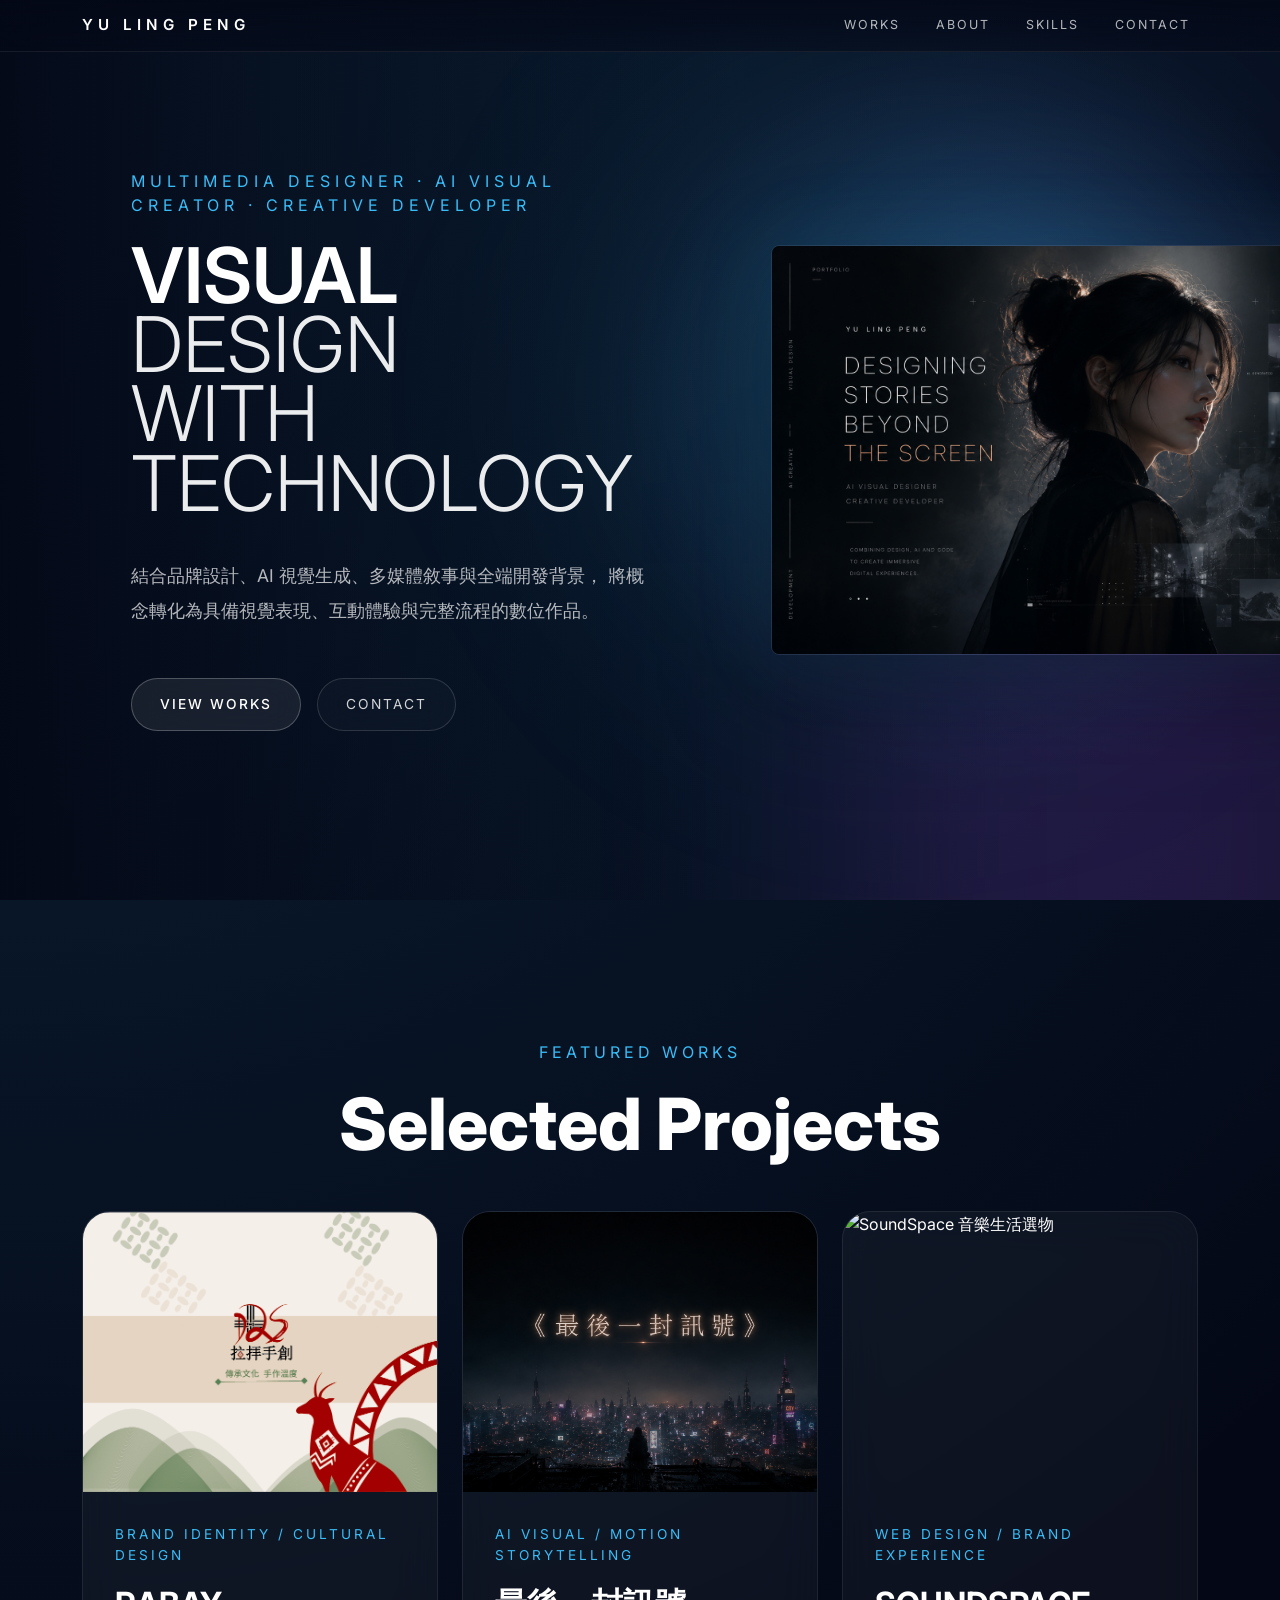
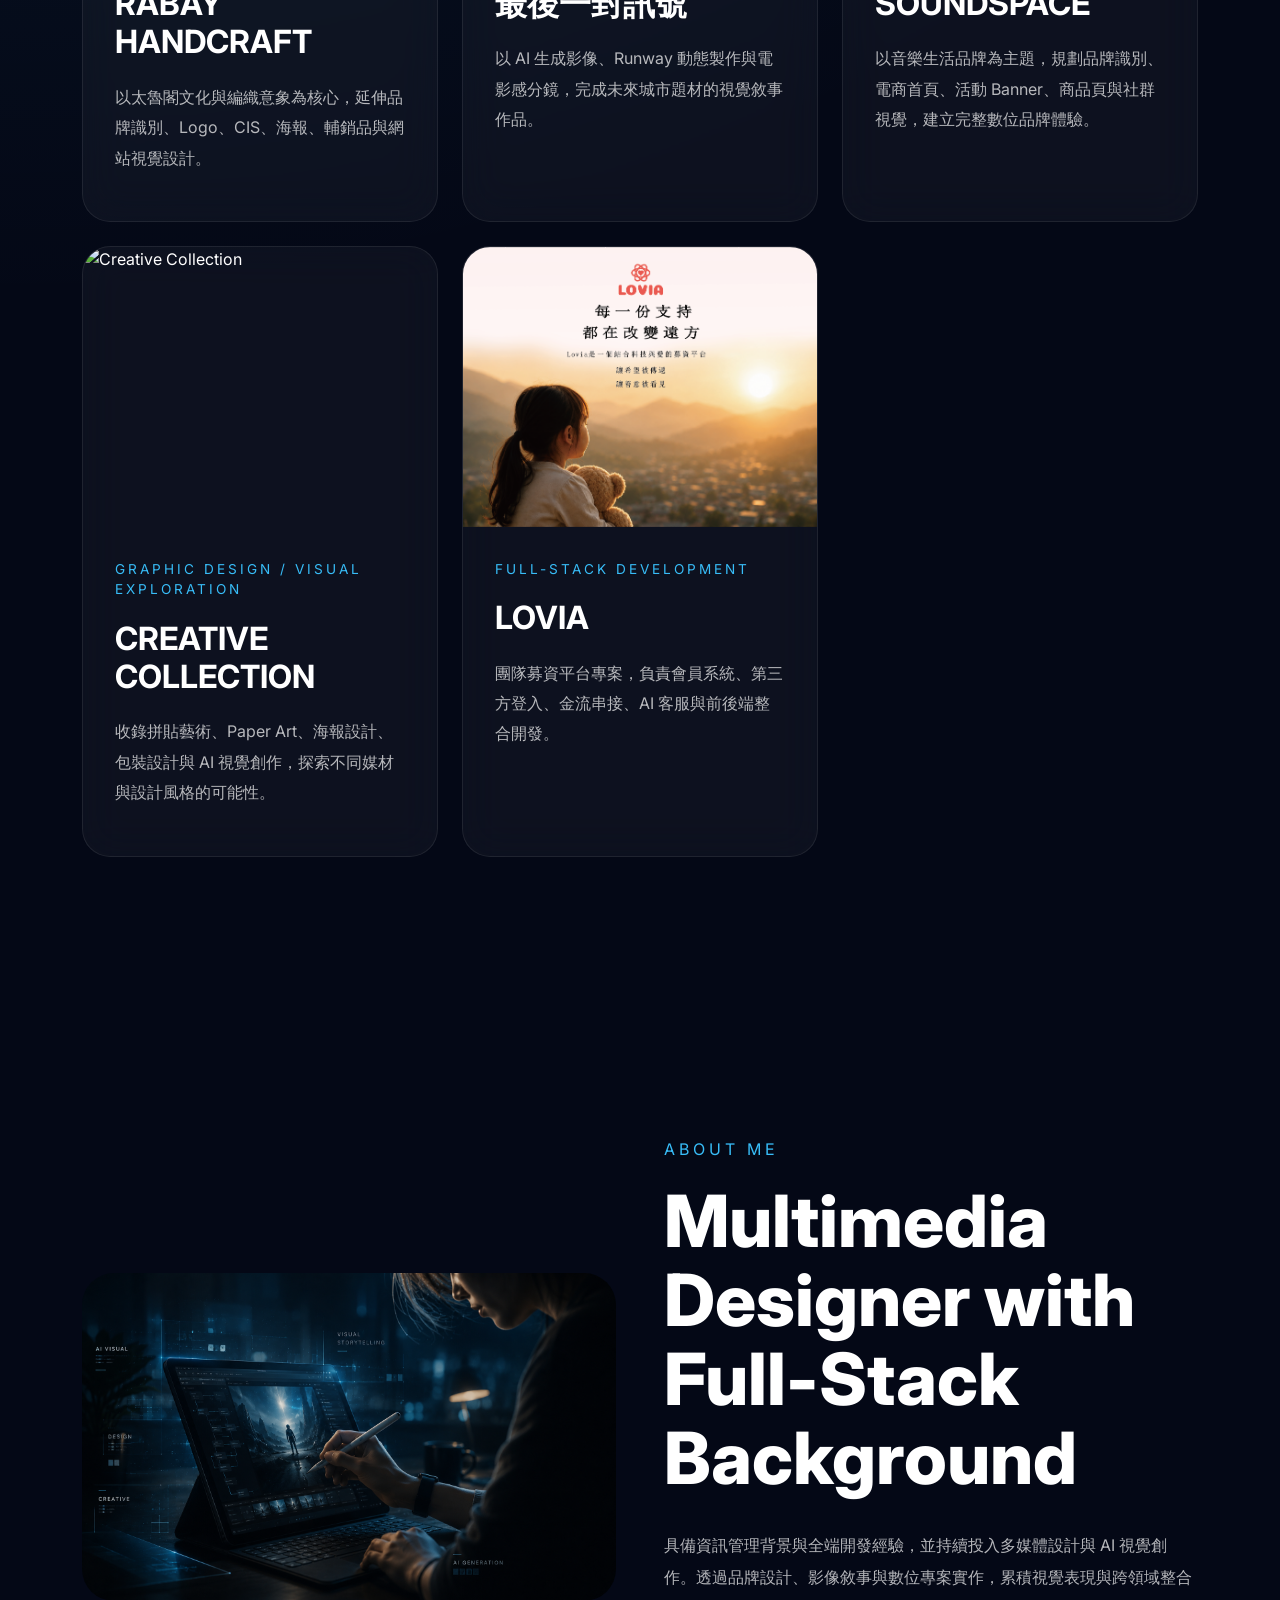
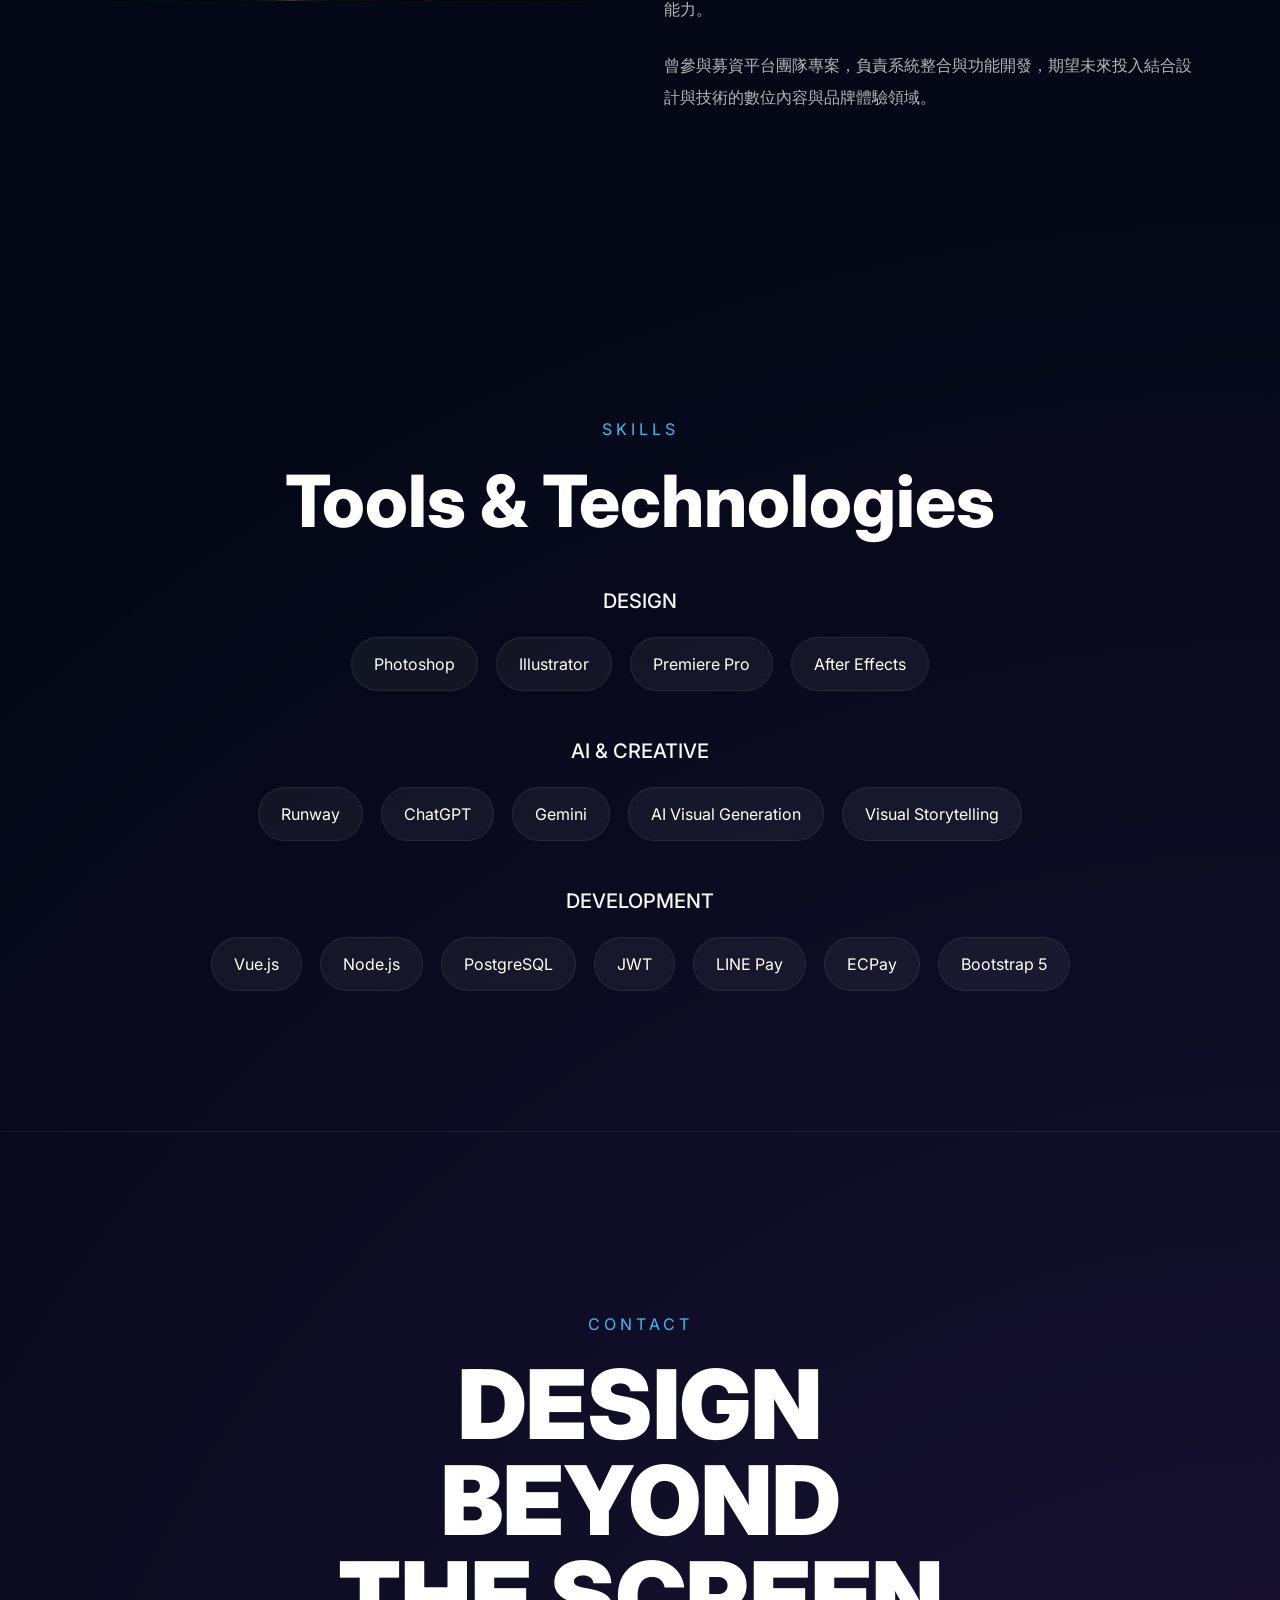
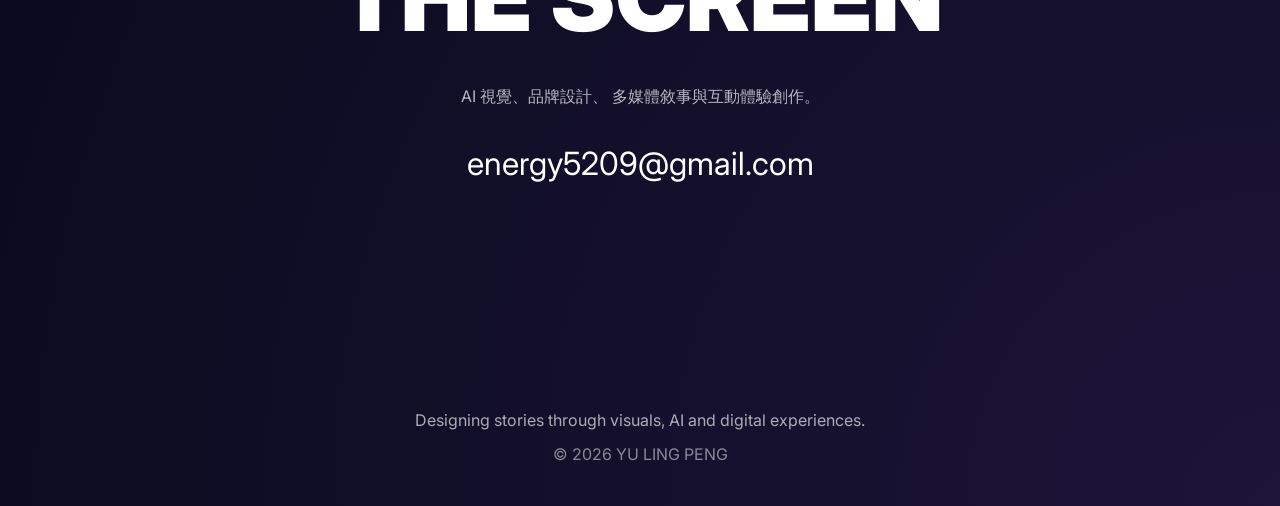
==== commit b60cabaf: "Update portfolio project pages" ====
--- a/index.html
+++ b/index.html
@@ -129,48 +129,41 @@
       <div class="container">
         <div class="text-center mb-5">
           <p class="section-label">FEATURED WORKS</p>
-
           <h2 class="section-title center-title">Selected Projects</h2>
         </div>
 
         <div class="row g-4">
-          <!-- =======================================================
-      LOVIA
-      ======================================================= -->
-          <div class="col-lg-4 col-md-6">
-            <a href="./projects/lovia.html" class="project-card">
-              <img src="./images/lovia.png" class="project-image" alt="Lovia" />
-
-              <div class="project-content">
-                <p class="project-category">FULL-STACK PLATFORM / TEAM PROJECT</p>
-
-                <h3 class="project-title-small">LOVIA</h3>
-
-                <p class="project-description">
-                  募資平台團隊專案，負責前後端整合、API
-                  設計、會員驗證、第三方登入、 LINE Pay / ECPay
-                  金流串接與 AI 客服功能。
-                </p>
-              </div>
-            </a>
-          </div>
-
-          <!-- =======================================================
-      SIGNAL
-      ======================================================= -->
+          <!-- RABAY -->
+          <div class="col-lg-4 col-md-6">
+            <a href="./projects/rabay.html" class="project-card">
+              <img
+                src="./images/rabay/rabay.png"
+                class="project-image"
+                alt="拉拝手創"
+              />
+
+              <div class="project-content">
+                <p class="project-category">BRAND IDENTITY / CULTURAL DESIGN</p>
+                <h3 class="project-title-small">RABAY HANDCRAFT</h3>
+                <p class="project-description">
+                  以太魯閣文化與編織意象為核心，延伸品牌識別、Logo、CIS、海報、輔銷品與網站視覺設計。
+                </p>
+              </div>
+            </a>
+          </div>
+
+          <!-- SIGNAL -->
           <div class="col-lg-4 col-md-6">
             <a href="./projects/signal.html" class="project-card">
               <img
-                src="./images/19.png"
+                src="./images/singnal/19.png"
                 class="project-image"
                 alt="最後一封訊號"
               />
 
               <div class="project-content">
                 <p class="project-category">AI VISUAL / MOTION STORYTELLING</p>
-
                 <h3 class="project-title-small">最後一封訊號</h3>
-
                 <p class="project-description">
                   以 AI 生成影像、Runway
                   動態製作與電影感分鏡，完成未來城市題材的視覺敘事作品。
@@ -179,24 +172,63 @@
             </a>
           </div>
 
-          <!-- =======================================================
-      RABAY
-      ======================================================= -->
-          <div class="col-lg-4 col-md-6">
-            <a href="./projects/rabay.html" class="project-card">
-              <img
-                src="./images/rabay.png"
-                class="project-image"
-                alt="拉拝手創"
-              />
-
-              <div class="project-content">
-                <p class="project-category">BRAND IDENTITY / CULTURAL DESIGN</p>
-
-                <h3 class="project-title-small">RABAY HANDCRAFT</h3>
-
-                <p class="project-description">
-                  以太魯閣文化與編織意象為核心，延伸品牌識別、Logo、CIS、海報、輔銷品與網站視覺設計。
+          <!-- SOUNDSPACE -->
+          <div class="col-lg-4 col-md-6">
+            <a href="./projects/soundspace.html" class="project-card">
+              <img
+                src="./images/soundspace/cover.jpg"
+                class="project-image"
+                alt="SoundSpace 音樂生活選物"
+              />
+
+              <div class="project-content">
+                <p class="project-category">WEB DESIGN / BRAND EXPERIENCE</p>
+                <h3 class="project-title-small">SOUNDSPACE</h3>
+                <p class="project-description">
+                  以音樂生活品牌為主題，規劃品牌識別、電商首頁、活動
+                  Banner、商品頁與社群視覺，建立完整數位品牌體驗。
+                </p>
+              </div>
+            </a>
+          </div>
+
+          <!-- CREATIVE COLLECTION -->
+          <div class="col-lg-4 col-md-6">
+            <a href="./projects/collection.html" class="project-card">
+              <img
+                src="./images/collection/cover.jpg"
+                class="project-image"
+                alt="Creative Collection"
+              />
+
+              <div class="project-content">
+                <p class="project-category">
+                  GRAPHIC DESIGN / VISUAL EXPLORATION
+                </p>
+                <h3 class="project-title-small">CREATIVE COLLECTION</h3>
+                <p class="project-description">
+                  收錄拼貼藝術、Paper Art、海報設計、包裝設計與 AI
+                  視覺創作，探索不同媒材與設計風格的可能性。
+                </p>
+              </div>
+            </a>
+          </div>
+
+          <!-- LOVIA -->
+          <div class="col-lg-4 col-md-6">
+            <a href="./projects/lovia.html" class="project-card">
+              <img
+                src="./images/lovia/lovia.png"
+                class="project-image"
+                alt="Lovia"
+              />
+
+              <div class="project-content">
+                <p class="project-category">FULL-STACK DEVELOPMENT</p>
+                <h3 class="project-title-small">LOVIA</h3>
+                <p class="project-description">
+                  團隊募資平台專案，負責會員系統、第三方登入、金流串接、AI
+                  客服與前後端整合開發。
                 </p>
               </div>
             </a>
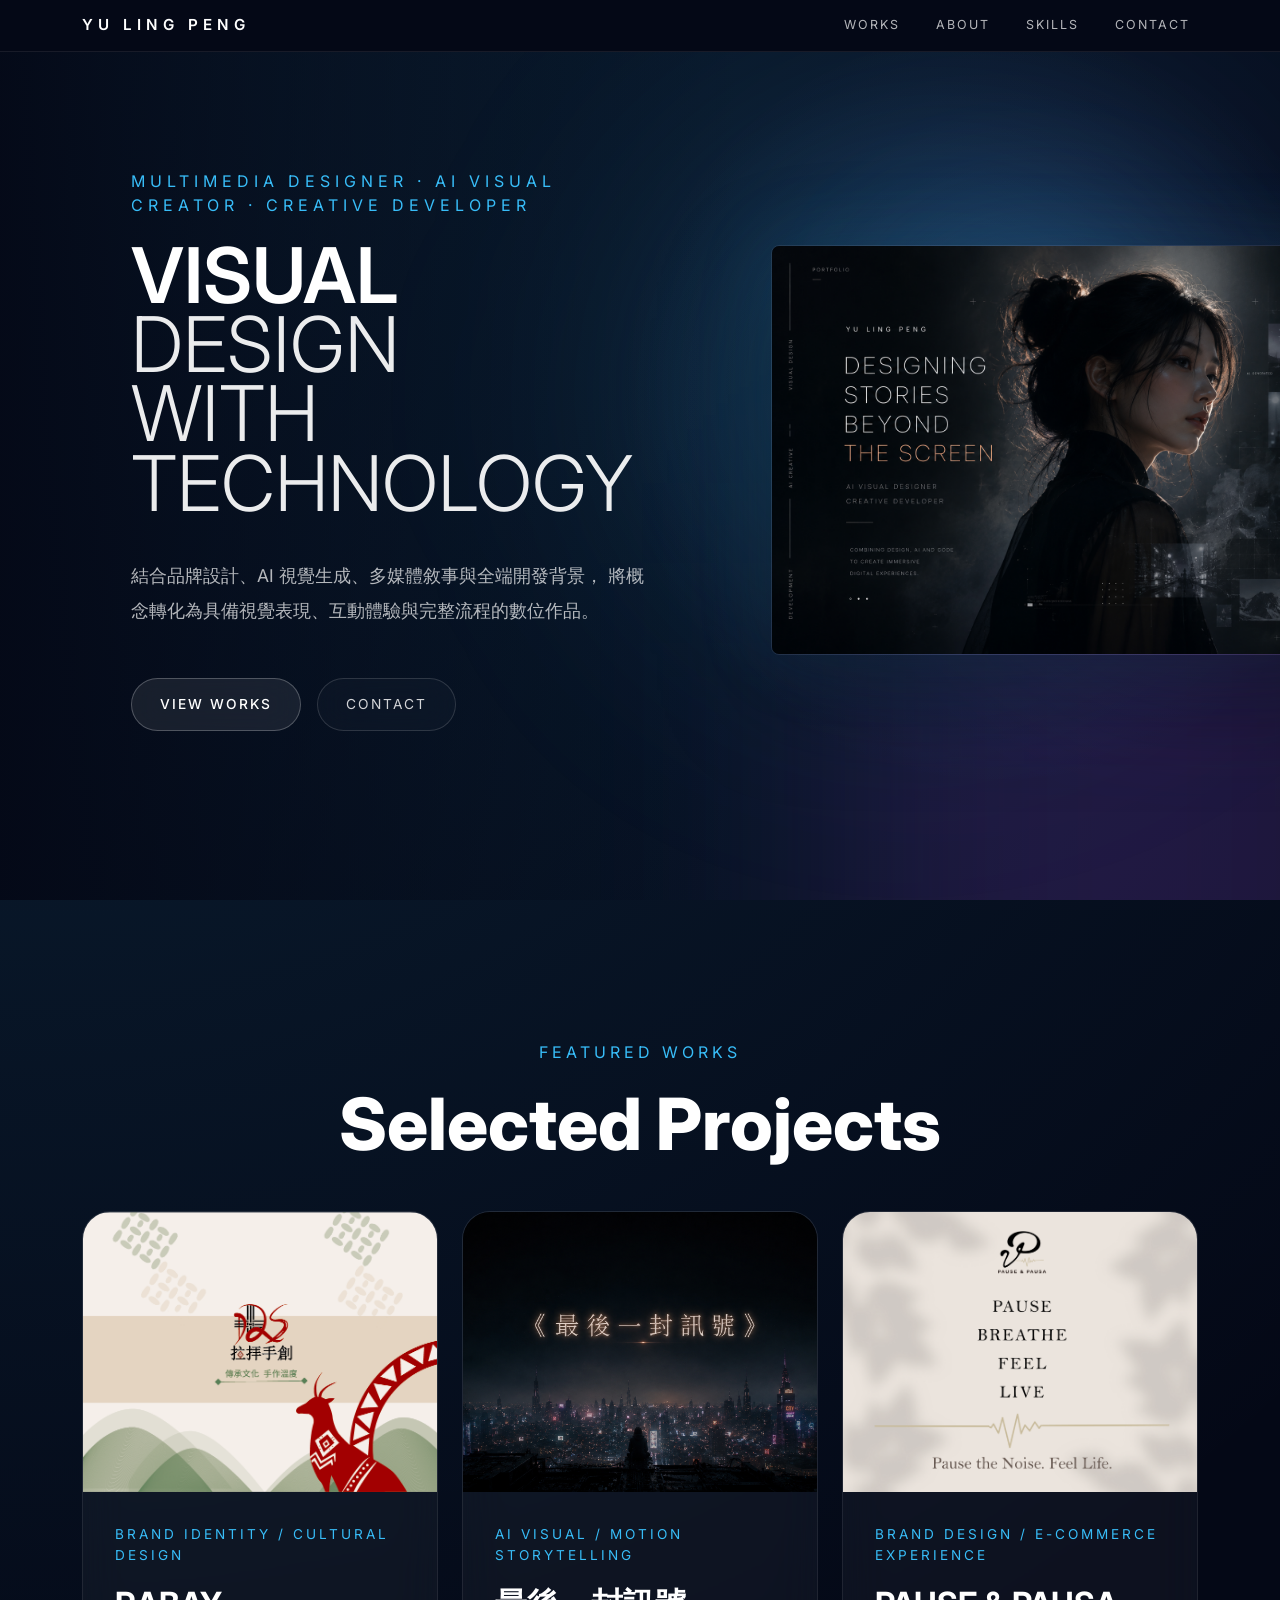
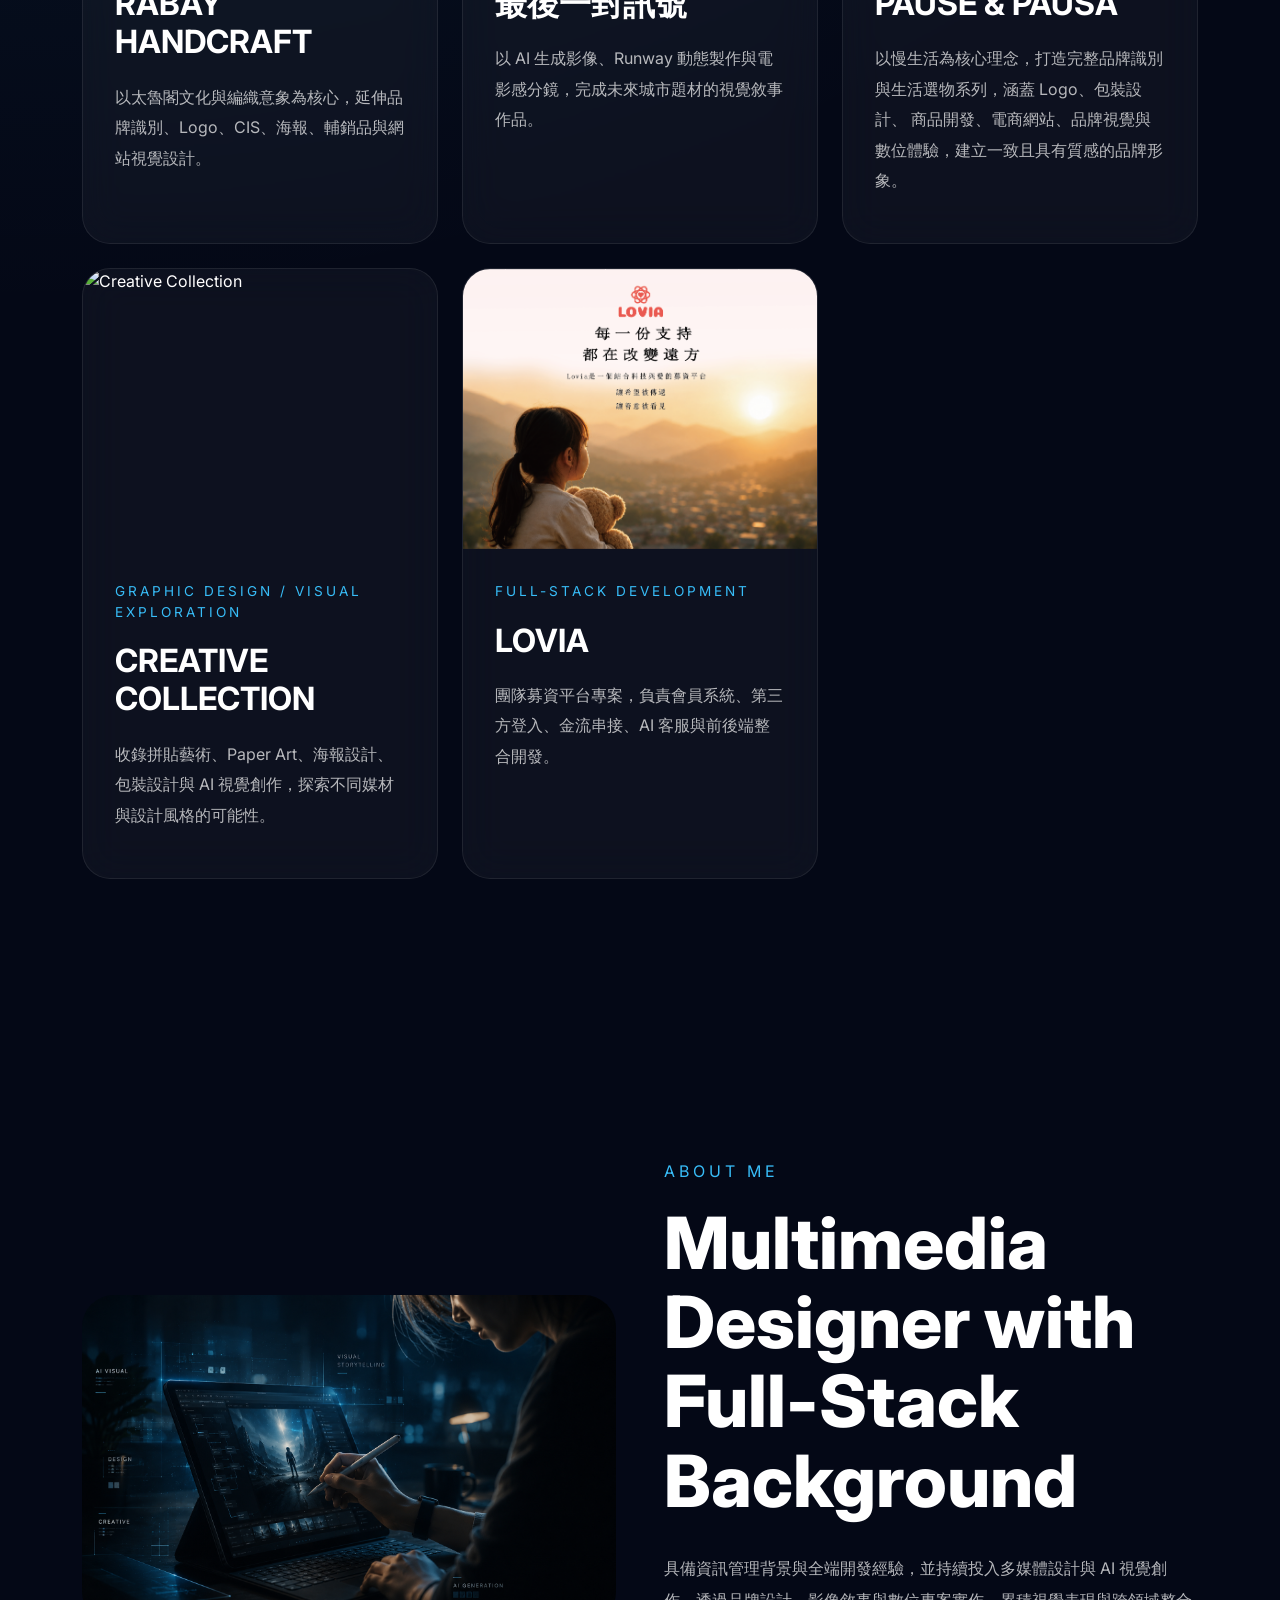
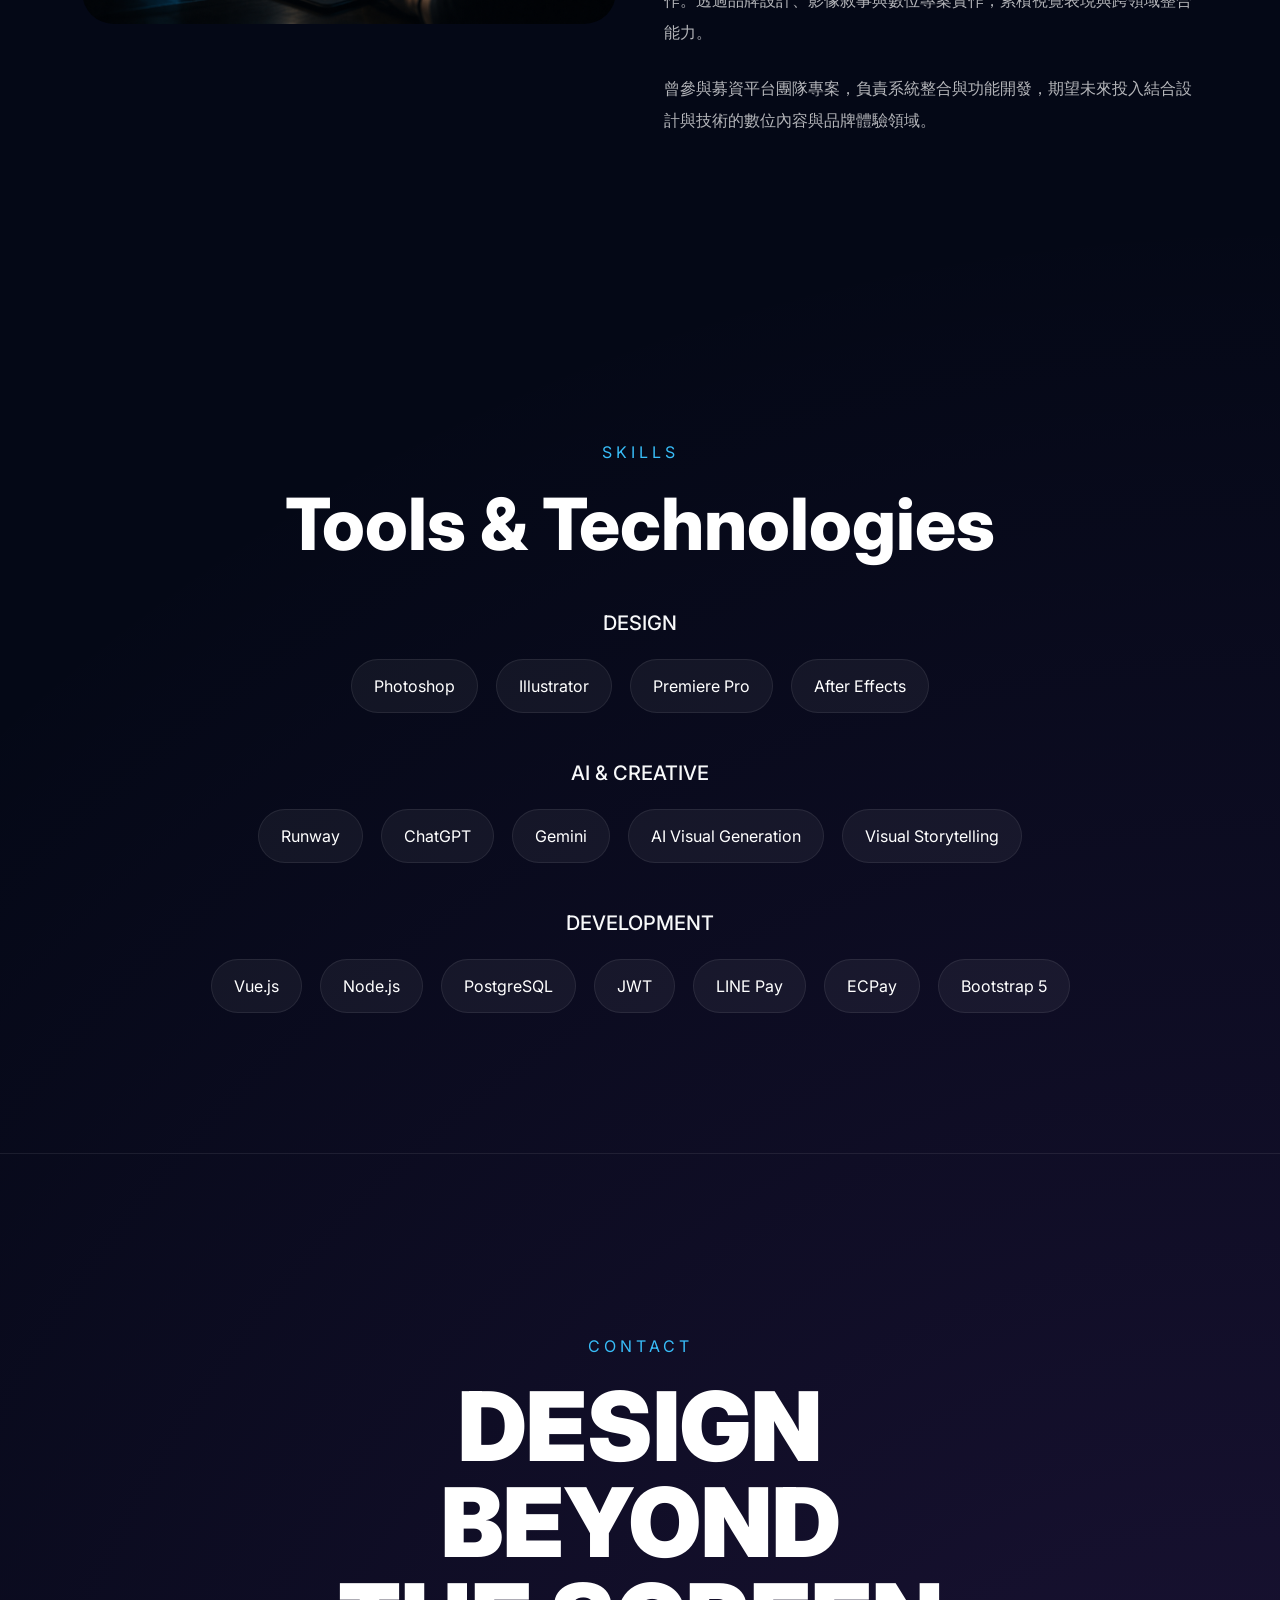
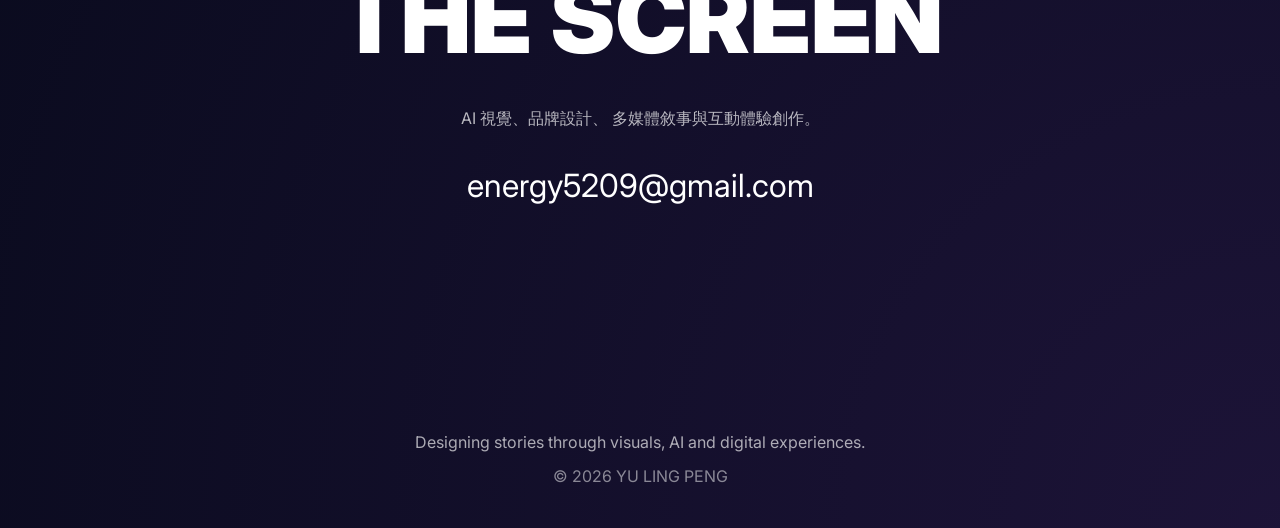
==== commit 09ad28e2: "Update portfolio project pages" ====
--- a/index.html
+++ b/index.html
@@ -30,43 +30,7 @@
     <!-- =======================================================
 NAVBAR
 ======================================================= -->
-    <nav class="navbar navbar-expand-lg navbar-dark fixed-top custom-navbar">
-      <div class="container">
-        <a class="navbar-brand logo" href="#"> YU LING PENG </a>
-
-        <button
-          class="navbar-toggler"
-          type="button"
-          data-bs-toggle="collapse"
-          data-bs-target="#navbarNav"
-          aria-controls="navbarNav"
-          aria-expanded="false"
-          aria-label="Toggle navigation"
-        >
-          <span class="navbar-toggler-icon"></span>
-        </button>
-
-        <div class="collapse navbar-collapse" id="navbarNav">
-          <ul class="navbar-nav ms-auto">
-            <li class="nav-item">
-              <a class="nav-link" href="#works"> WORKS </a>
-            </li>
-
-            <li class="nav-item">
-              <a class="nav-link" href="#about"> ABOUT </a>
-            </li>
-
-            <li class="nav-item">
-              <a class="nav-link" href="#skills"> SKILLS </a>
-            </li>
-
-            <li class="nav-item">
-              <a class="nav-link" href="#contact"> CONTACT </a>
-            </li>
-          </ul>
-        </div>
-      </div>
-    </nav>
+    <div id="site-nav"></div>
 
     <!-- =======================================================
 HERO
@@ -172,26 +136,30 @@
             </a>
           </div>
 
-          <!-- SOUNDSPACE -->
-          <div class="col-lg-4 col-md-6">
-            <a href="./projects/soundspace.html" class="project-card">
-              <img
-                src="./images/soundspace/cover.jpg"
-                class="project-image"
-                alt="SoundSpace 音樂生活選物"
-              />
-
-              <div class="project-content">
-                <p class="project-category">WEB DESIGN / BRAND EXPERIENCE</p>
-                <h3 class="project-title-small">SOUNDSPACE</h3>
-                <p class="project-description">
-                  以音樂生活品牌為主題，規劃品牌識別、電商首頁、活動
-                  Banner、商品頁與社群視覺，建立完整數位品牌體驗。
-                </p>
-              </div>
-            </a>
-          </div>
-
+          <!-- PAUSE & PAUSA -->
+          <div class="col-lg-4 col-md-6">
+            <a href="./projects/pause-pausa.html" class="project-card">
+              <img
+                src="./images/pause/pp封面.png"
+                class="project-image"
+                alt="Pause & Pausa 品牌設計"
+              />
+
+              <div class="project-content">
+                <p class="project-category">
+                  BRAND DESIGN / E-COMMERCE EXPERIENCE
+                </p>
+
+                <h3 class="project-title-small">PAUSE & PAUSA</h3>
+
+                <p class="project-description">
+                  以慢生活為核心理念，打造完整品牌識別與生活選物系列，涵蓋
+                  Logo、包裝設計、
+                  商品開發、電商網站、品牌視覺與數位體驗，建立一致且具有質感的品牌形象。
+                </p>
+              </div>
+            </a>
+          </div>
           <!-- CREATIVE COLLECTION -->
           <div class="col-lg-4 col-md-6">
             <a href="./projects/collection.html" class="project-card">
@@ -349,30 +317,10 @@
     <!-- =======================================================
 FOOTER
 ======================================================= -->
-    <footer class="footer">
-      <p class="footer-quote">
-        Designing stories through visuals, AI and digital experiences.
-      </p>
-
-      <p>© 2026 YU LING PENG</p>
-    </footer>
+    <div id="site-footer"></div>
 
     <!-- Bootstrap -->
     <script src="https://cdn.jsdelivr.net/npm/bootstrap@5.3.7/dist/js/bootstrap.bundle.min.js"></script>
-
-    <script>
-      const navbarCollapse = document.querySelector("#navbarNav");
-      const navLinks = document.querySelectorAll("#navbarNav .nav-link");
-
-      navLinks.forEach((link) => {
-        link.addEventListener("click", () => {
-          if (!navbarCollapse.classList.contains("show")) {
-            return;
-          }
-
-          bootstrap.Collapse.getOrCreateInstance(navbarCollapse).hide();
-        });
-      });
-    </script>
+    <script src="/js/include.js"></script>
   </body>
 </html>
--- a/css/style.css
+++ b/css/style.css
@@ -93,6 +93,16 @@
   width: 100%;
 }
 
+.site-navbar {
+  width: 100%;
+
+  background: #040816;
+
+  backdrop-filter: blur(20px);
+
+  border-bottom: 1px solid var(--border);
+}
+
 .logo {
   letter-spacing: 5px;
 
@@ -638,6 +648,50 @@
 }
 
 /* =======================================================
+SHARED LIGHTBOX
+======================================================= */
+
+.image-lightbox {
+  position: fixed;
+  inset: 0;
+  z-index: 2000;
+  display: none;
+  align-items: center;
+  justify-content: center;
+  padding: clamp(18px, 4vw, 56px);
+  background: rgba(8, 8, 8, 0.88);
+}
+
+.image-lightbox.is-open {
+  display: flex;
+}
+
+.image-lightbox img {
+  max-width: min(100%, 1280px);
+  max-height: 88vh;
+  object-fit: contain;
+}
+
+.image-lightbox-close {
+  position: absolute;
+  top: 18px;
+  right: 18px;
+  width: 44px;
+  height: 44px;
+  border: 1px solid rgba(255, 250, 242, 0.28);
+  border-radius: 999px;
+  color: #fffaf2;
+  background: rgba(31, 31, 31, 0.46);
+  font-size: 1.5rem;
+  line-height: 1;
+  cursor: pointer;
+}
+
+body.lightbox-open {
+  overflow: hidden;
+}
+
+/* =======================================================
 FLOATING ANIMATION
 ======================================================= */
 
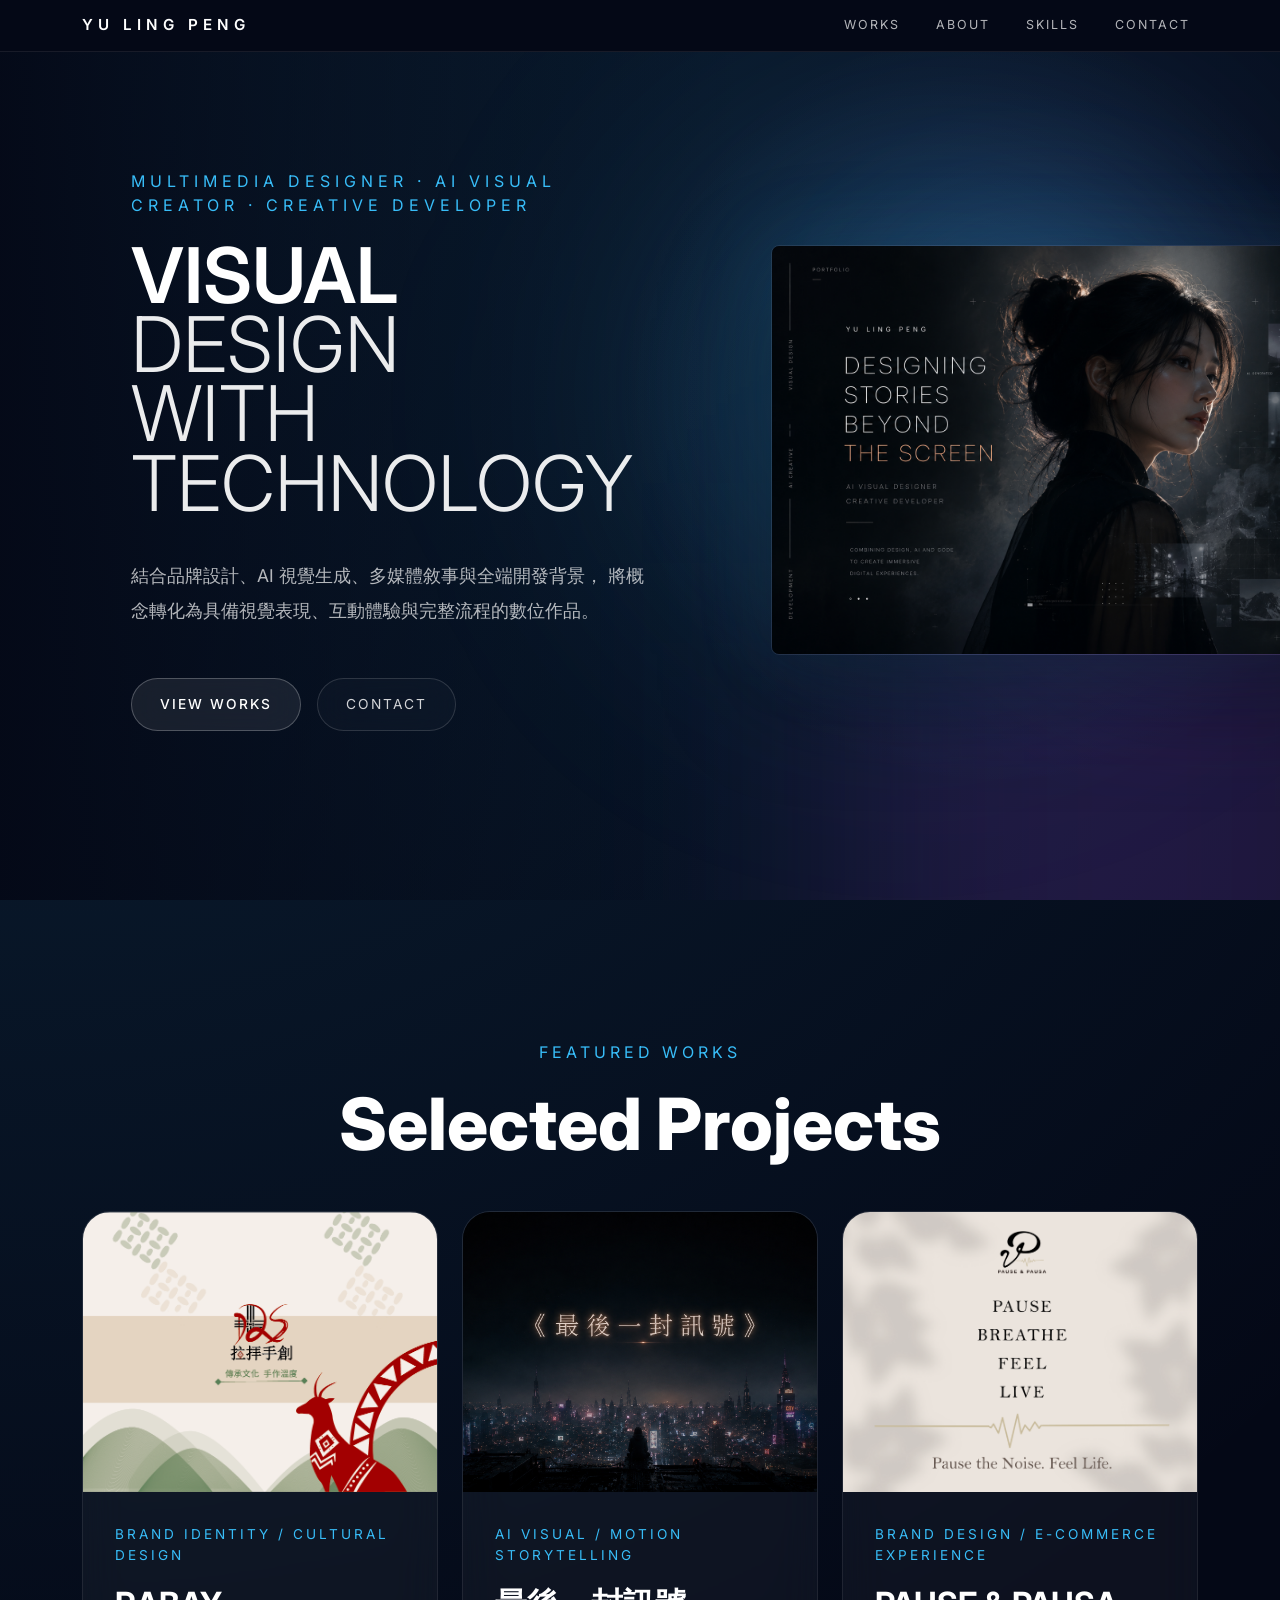
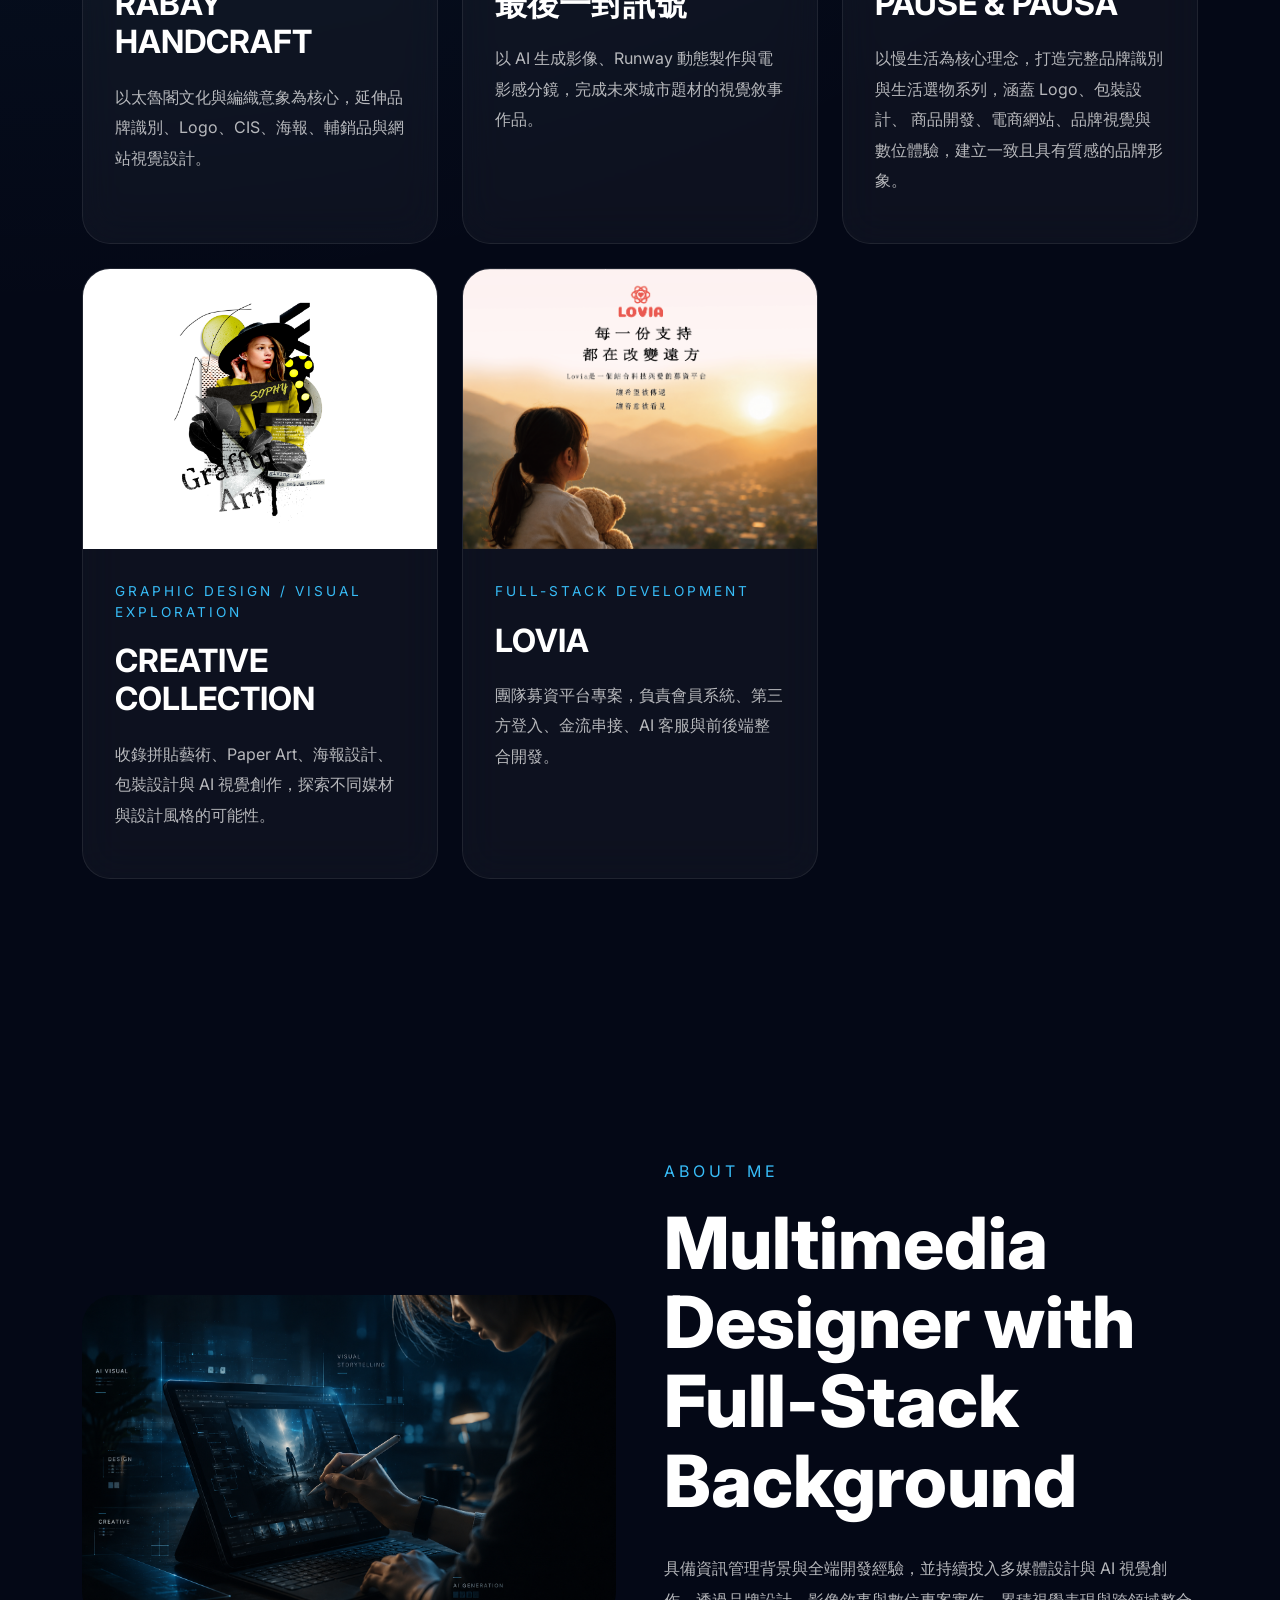
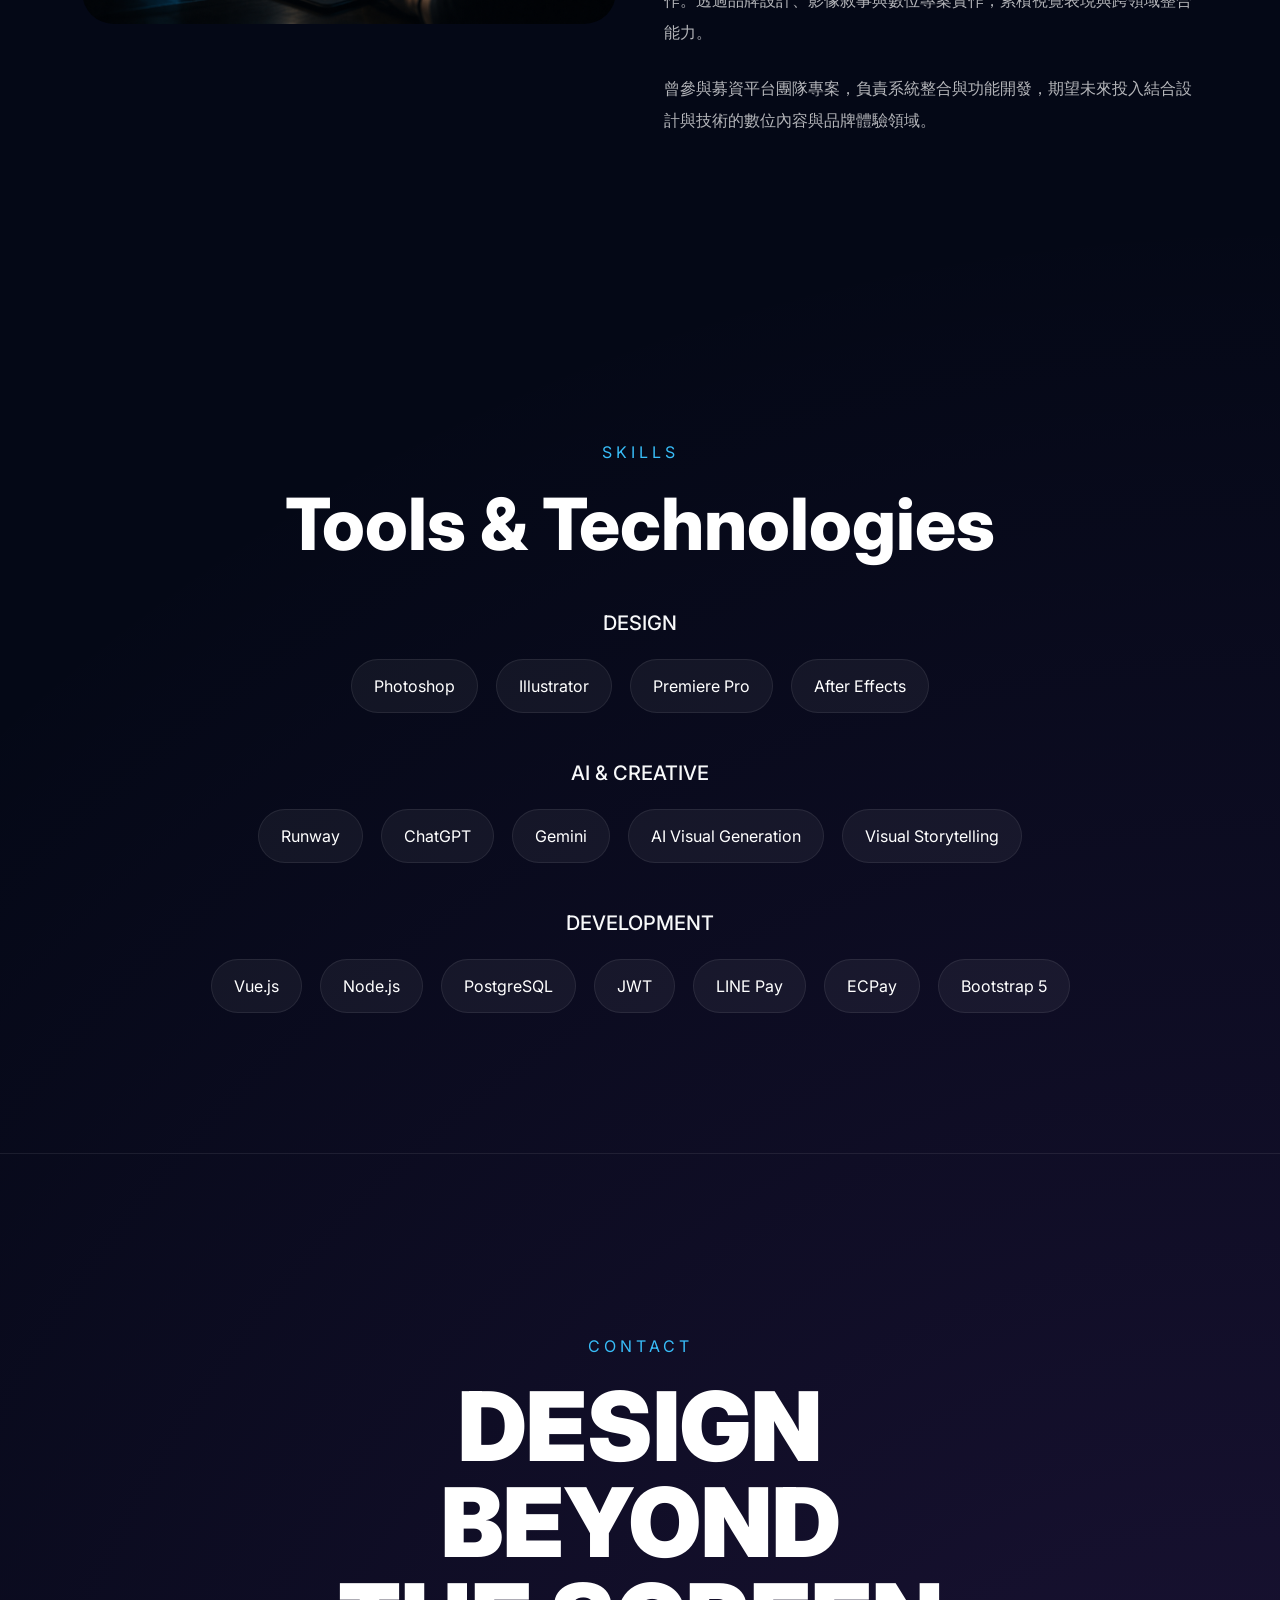
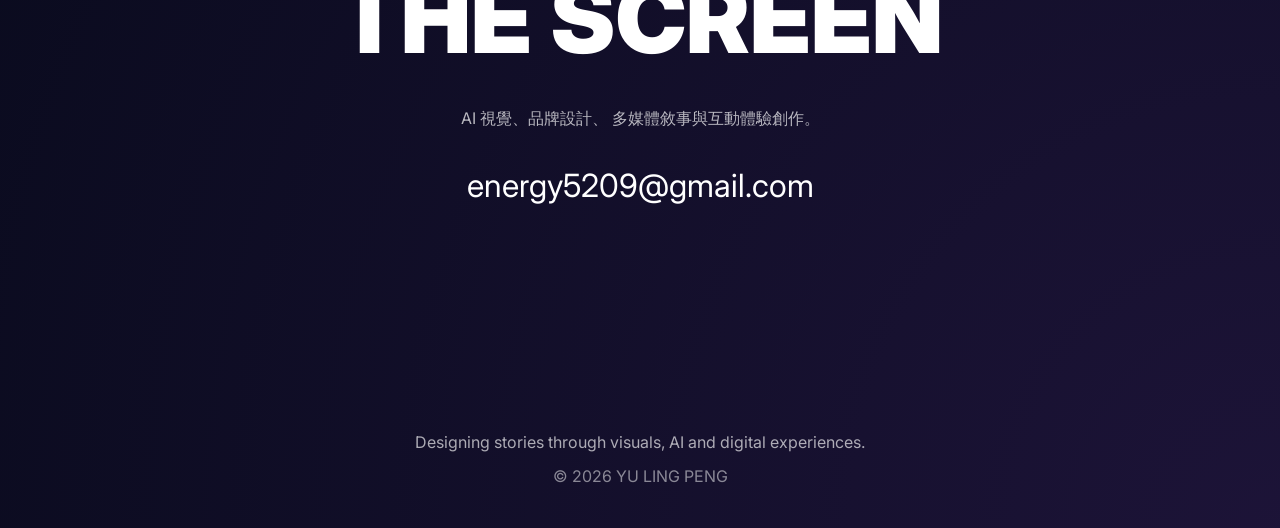
==== commit 10d2ec46: "Update collection presentation" ====
--- a/index.html
+++ b/index.html
@@ -164,8 +164,8 @@
           <div class="col-lg-4 col-md-6">
             <a href="./projects/collection.html" class="project-card">
               <img
-                src="./images/collection/cover.jpg"
-                class="project-image"
+                src="./images/t-shirt.png"
+                class="project-image project-image-contain"
                 alt="Creative Collection"
               />
 
--- a/css/style.css
+++ b/css/style.css
@@ -523,8 +523,20 @@
   transition: transform 0.7s ease;
 }
 
+.project-image-contain {
+  padding: 16px;
+
+  background: #ffffff;
+
+  object-fit: contain;
+}
+
 .project-card:hover .project-image {
   transform: scale(1.06);
+}
+
+.project-card:hover .project-image-contain {
+  transform: scale(1.02);
 }
 
 /* =======================================================
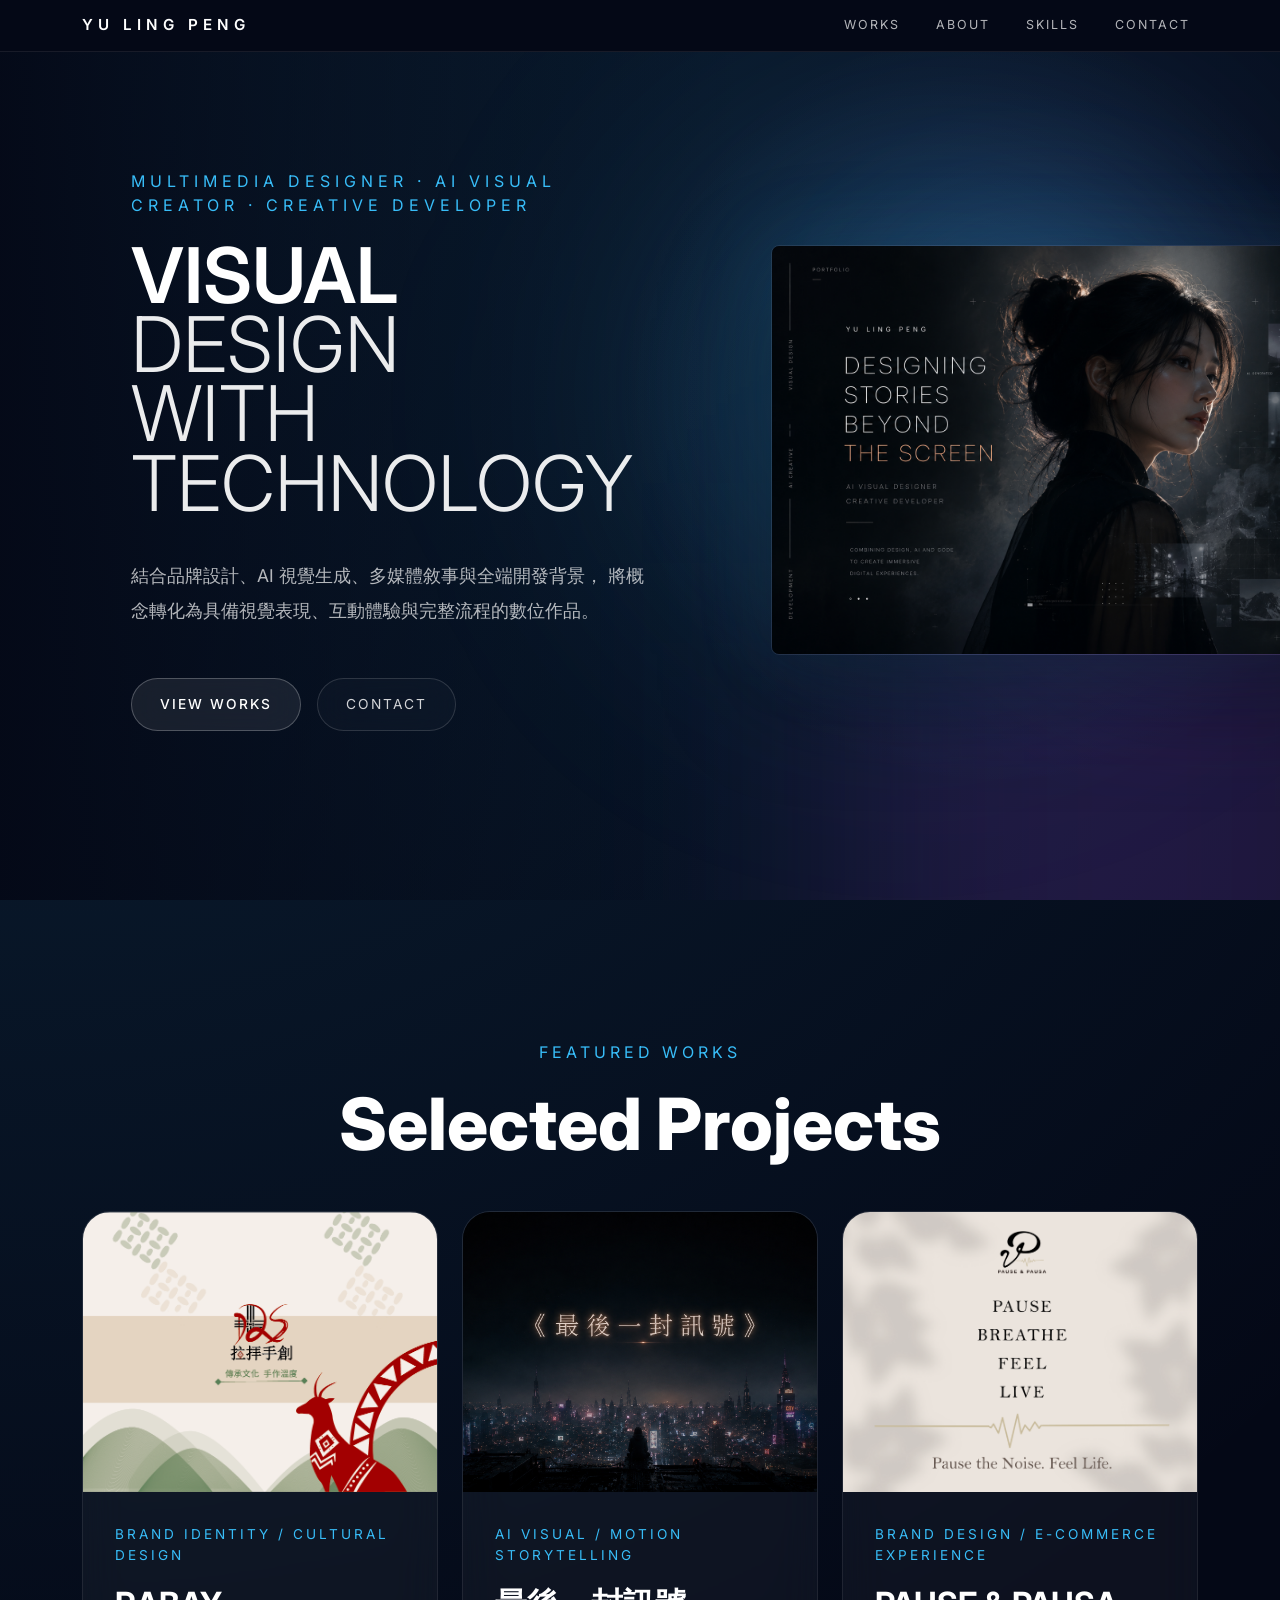
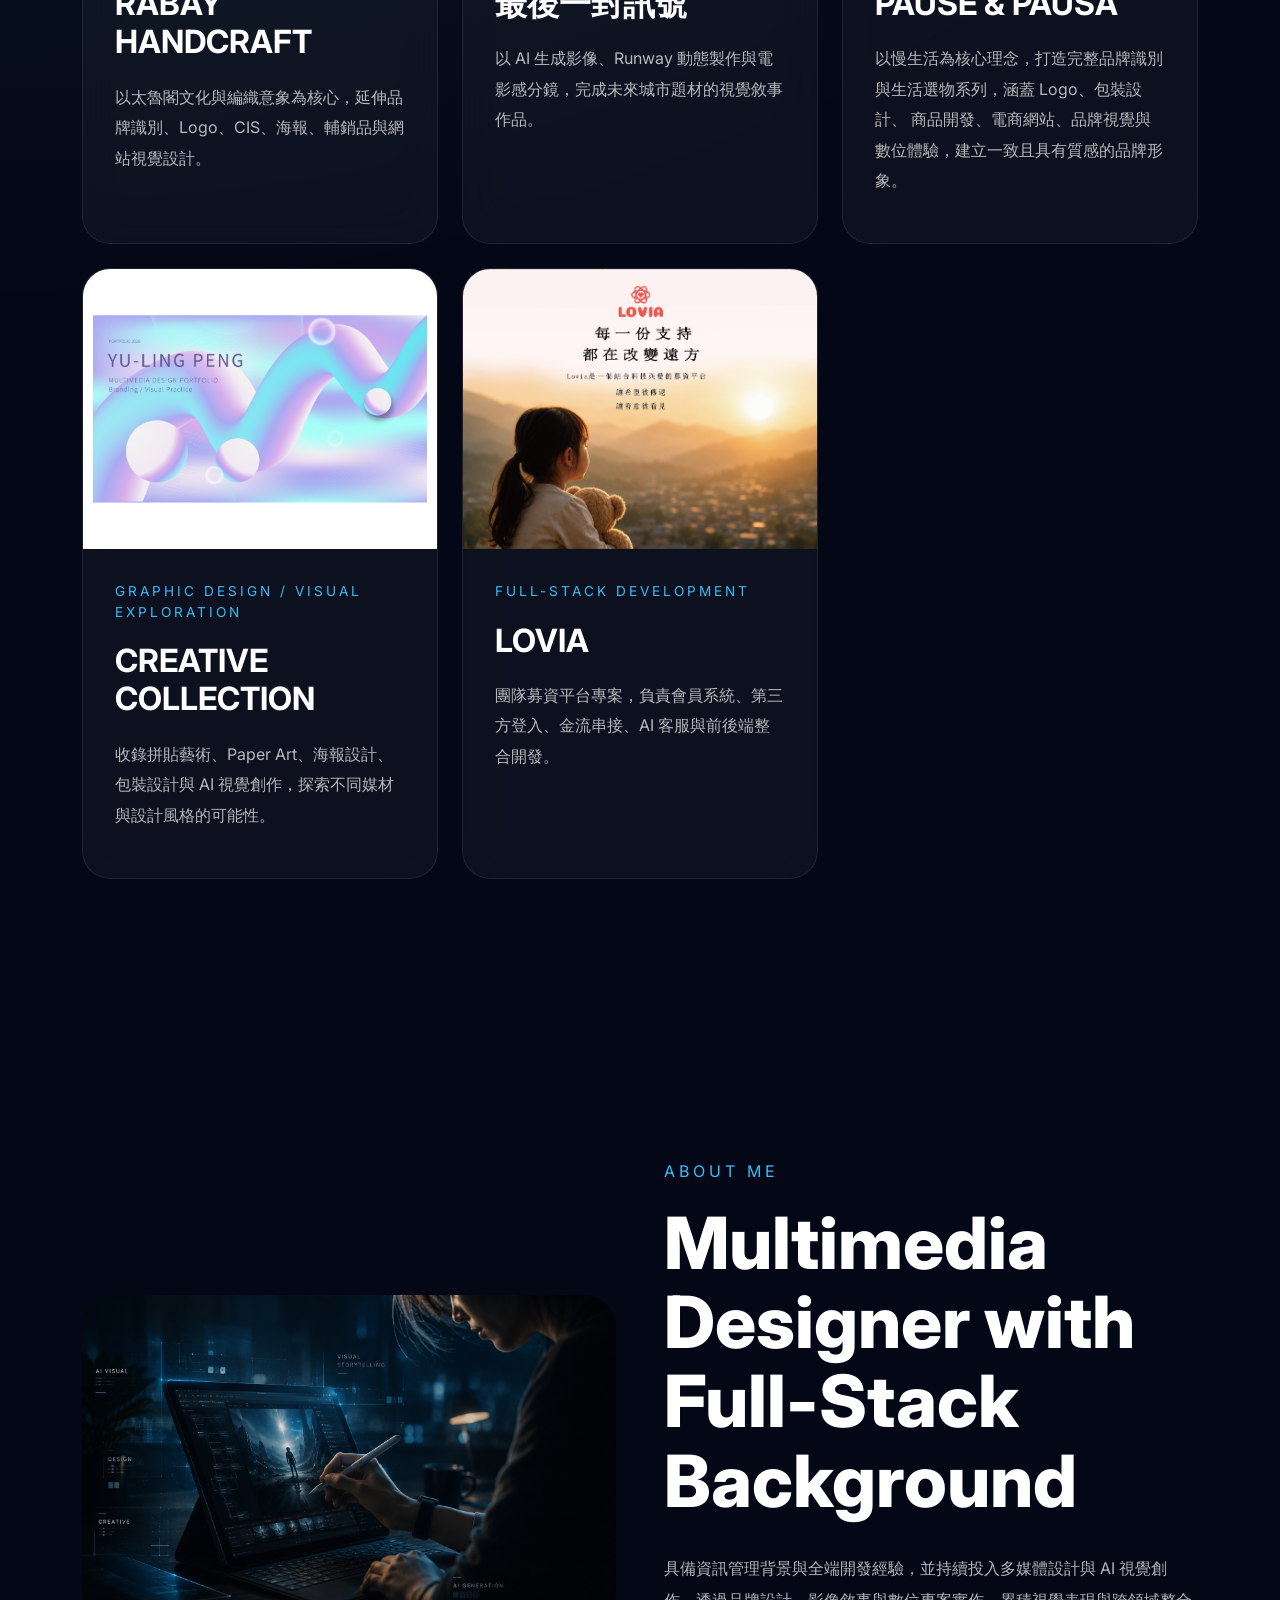
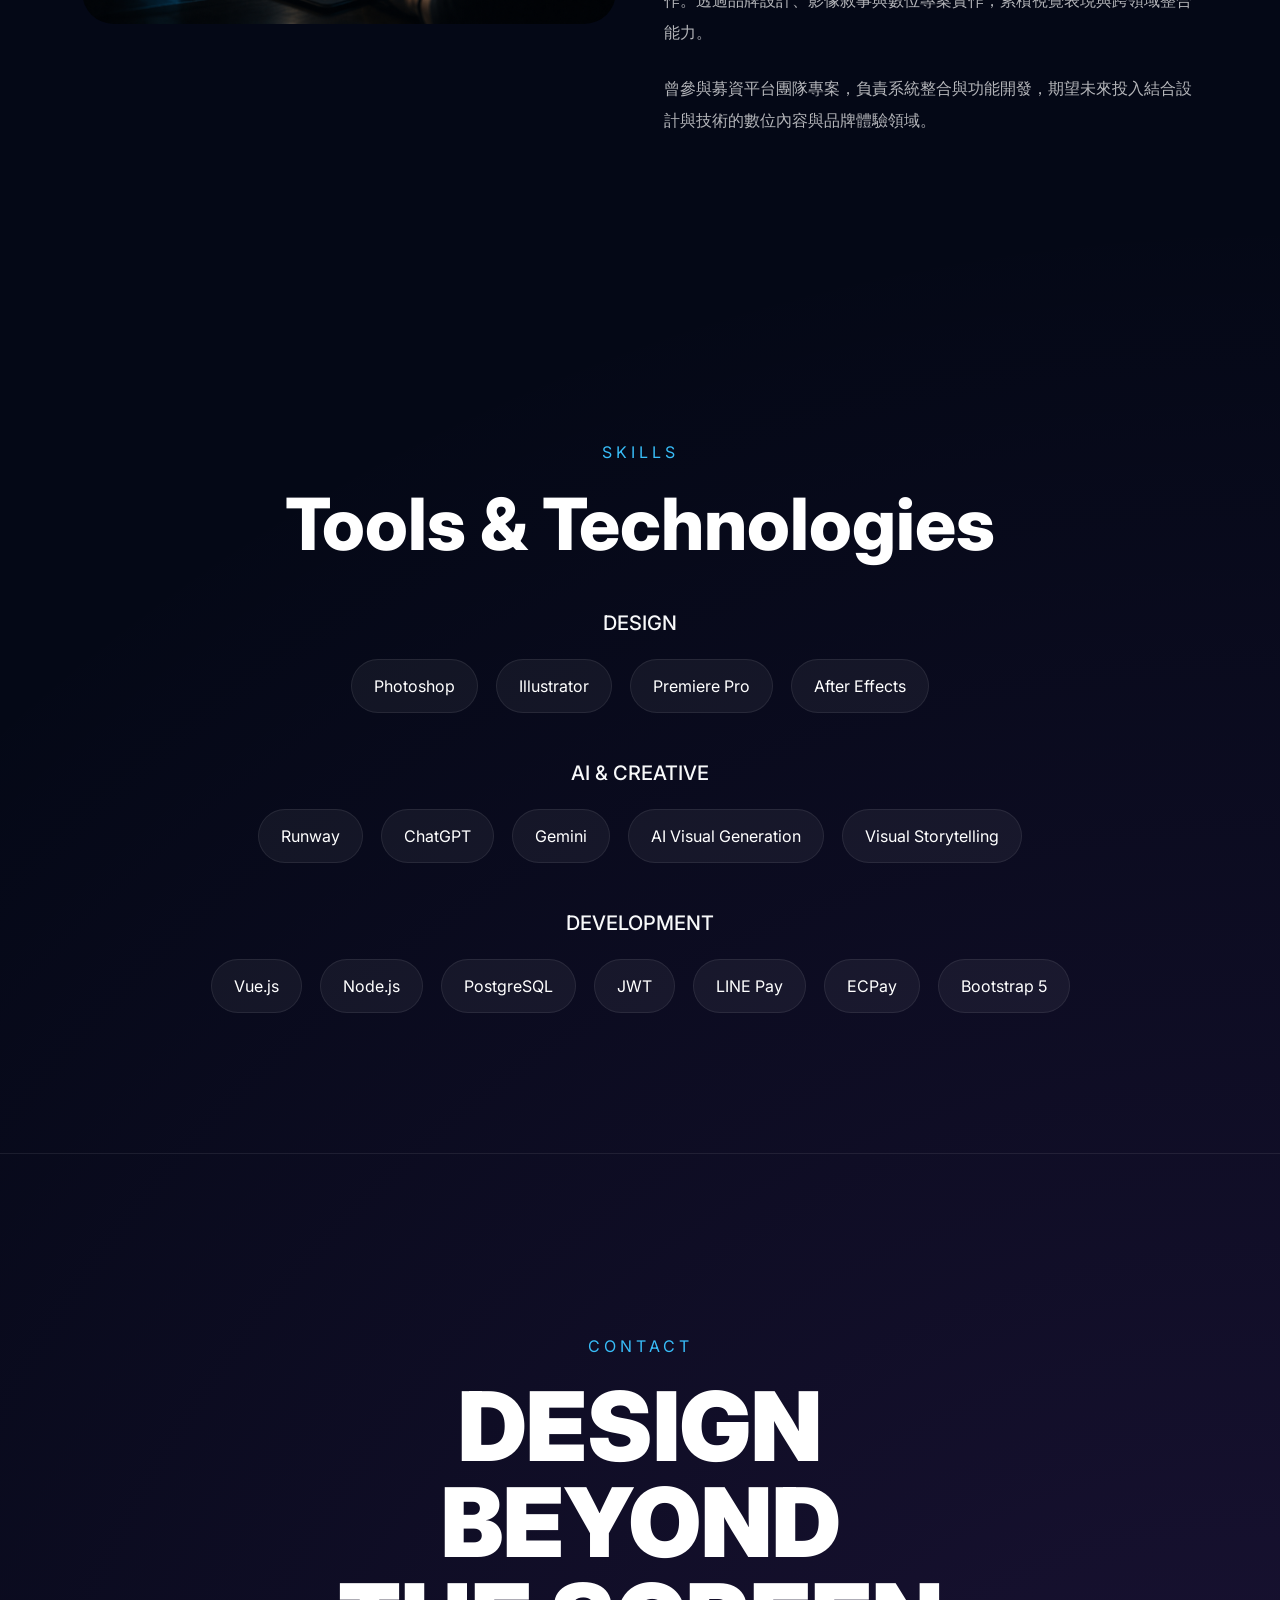
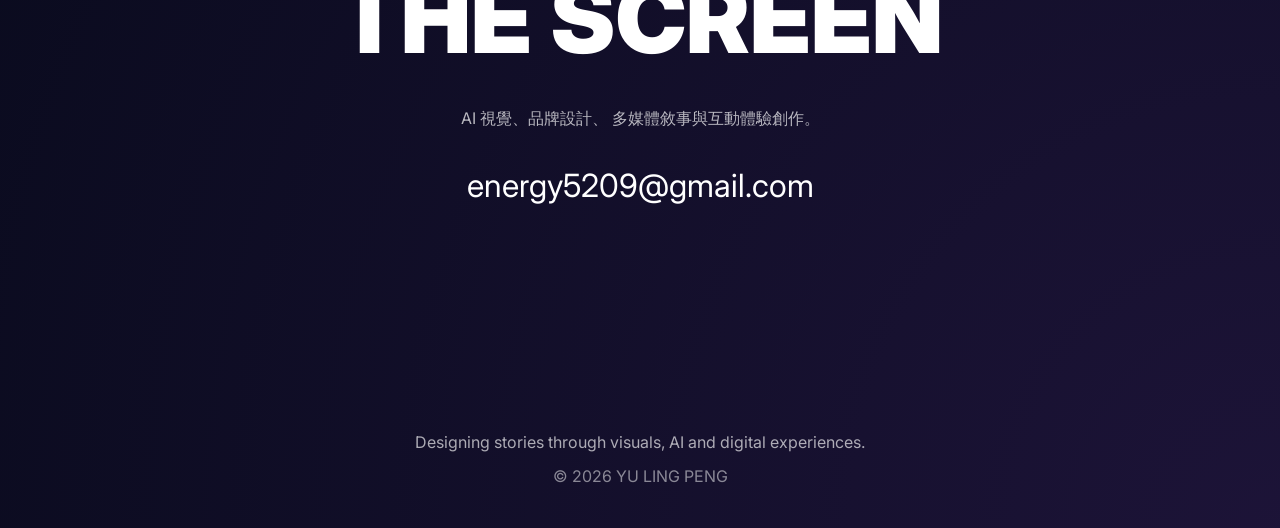
==== commit e8af30d2: "Update collection cover image" ====
--- a/index.html
+++ b/index.html
@@ -164,7 +164,7 @@
           <div class="col-lg-4 col-md-6">
             <a href="./projects/collection.html" class="project-card">
               <img
-                src="./images/t-shirt.png"
+                src="./images/pj-banner.jpg"
                 class="project-image project-image-contain"
                 alt="Creative Collection"
               />
--- a/css/style.css
+++ b/css/style.css
@@ -524,7 +524,7 @@
 }
 
 .project-image-contain {
-  padding: 16px;
+  padding: 10px;
 
   background: #ffffff;
 
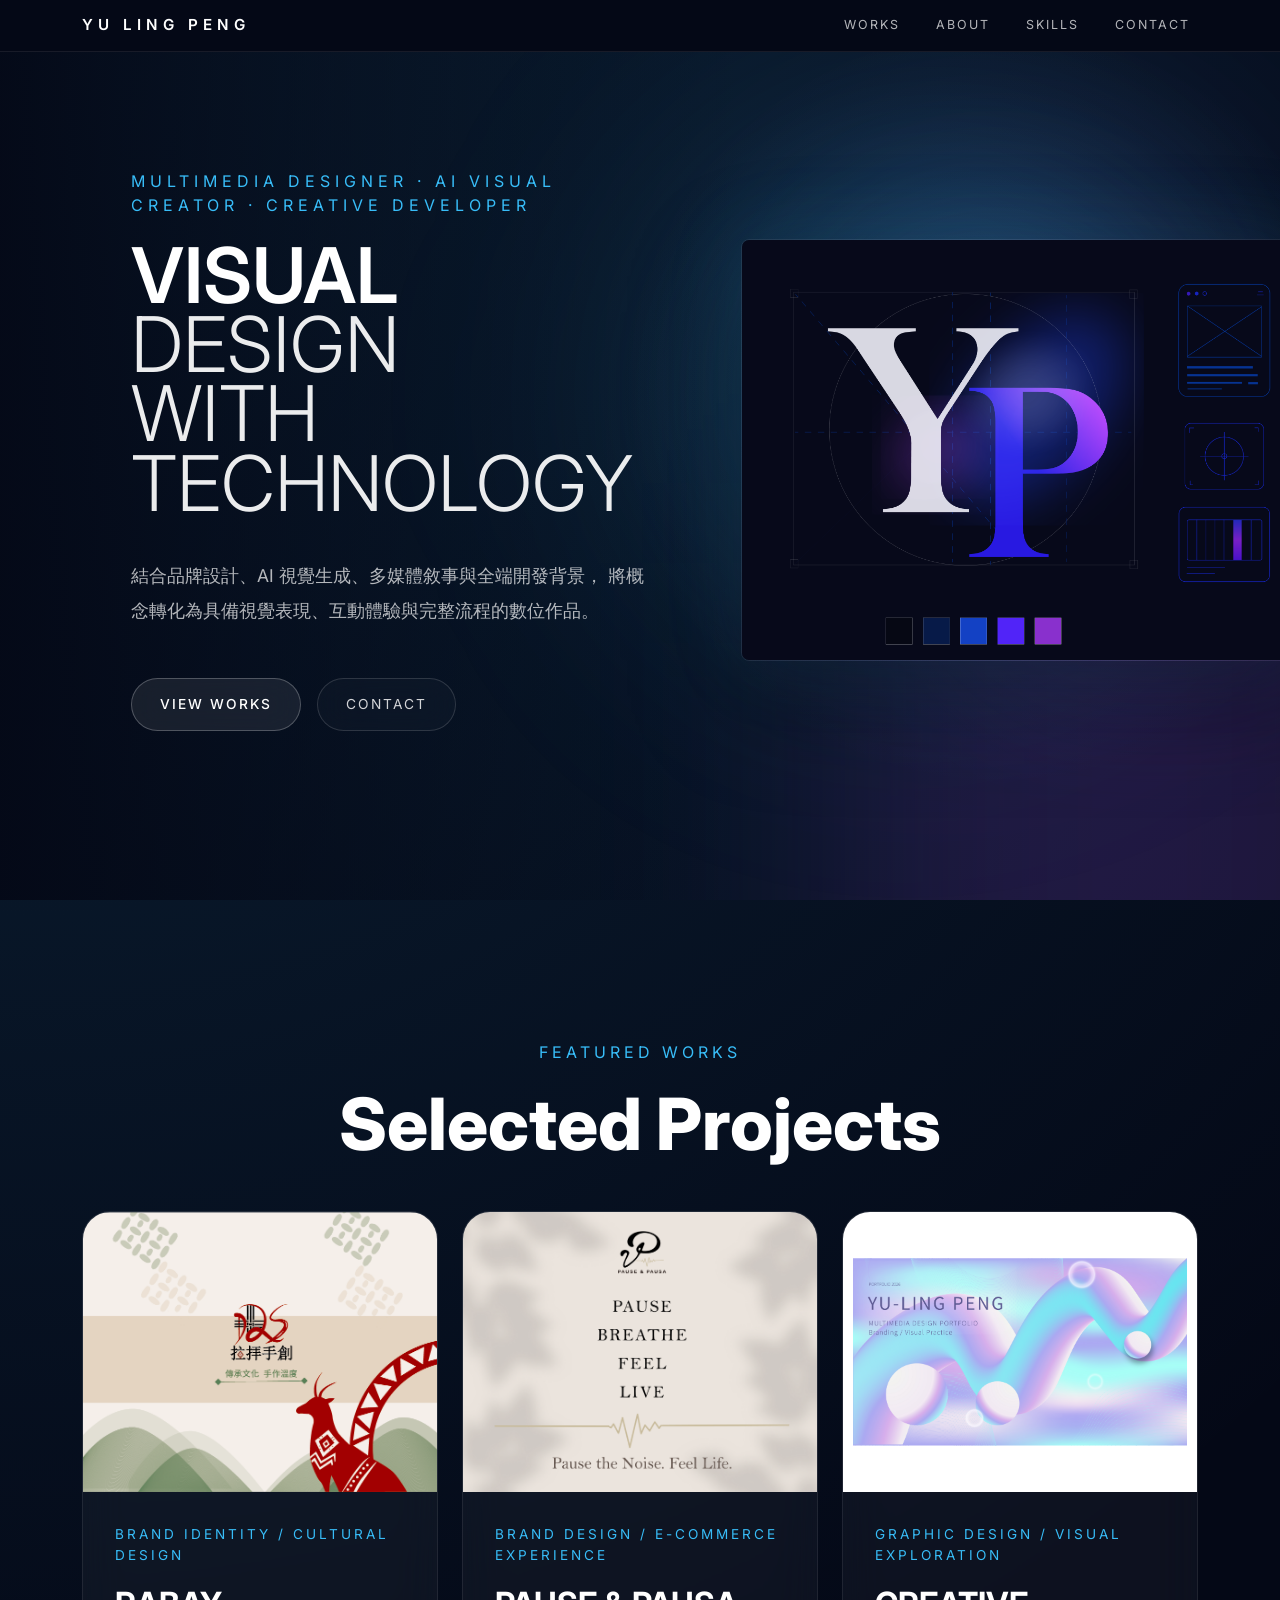
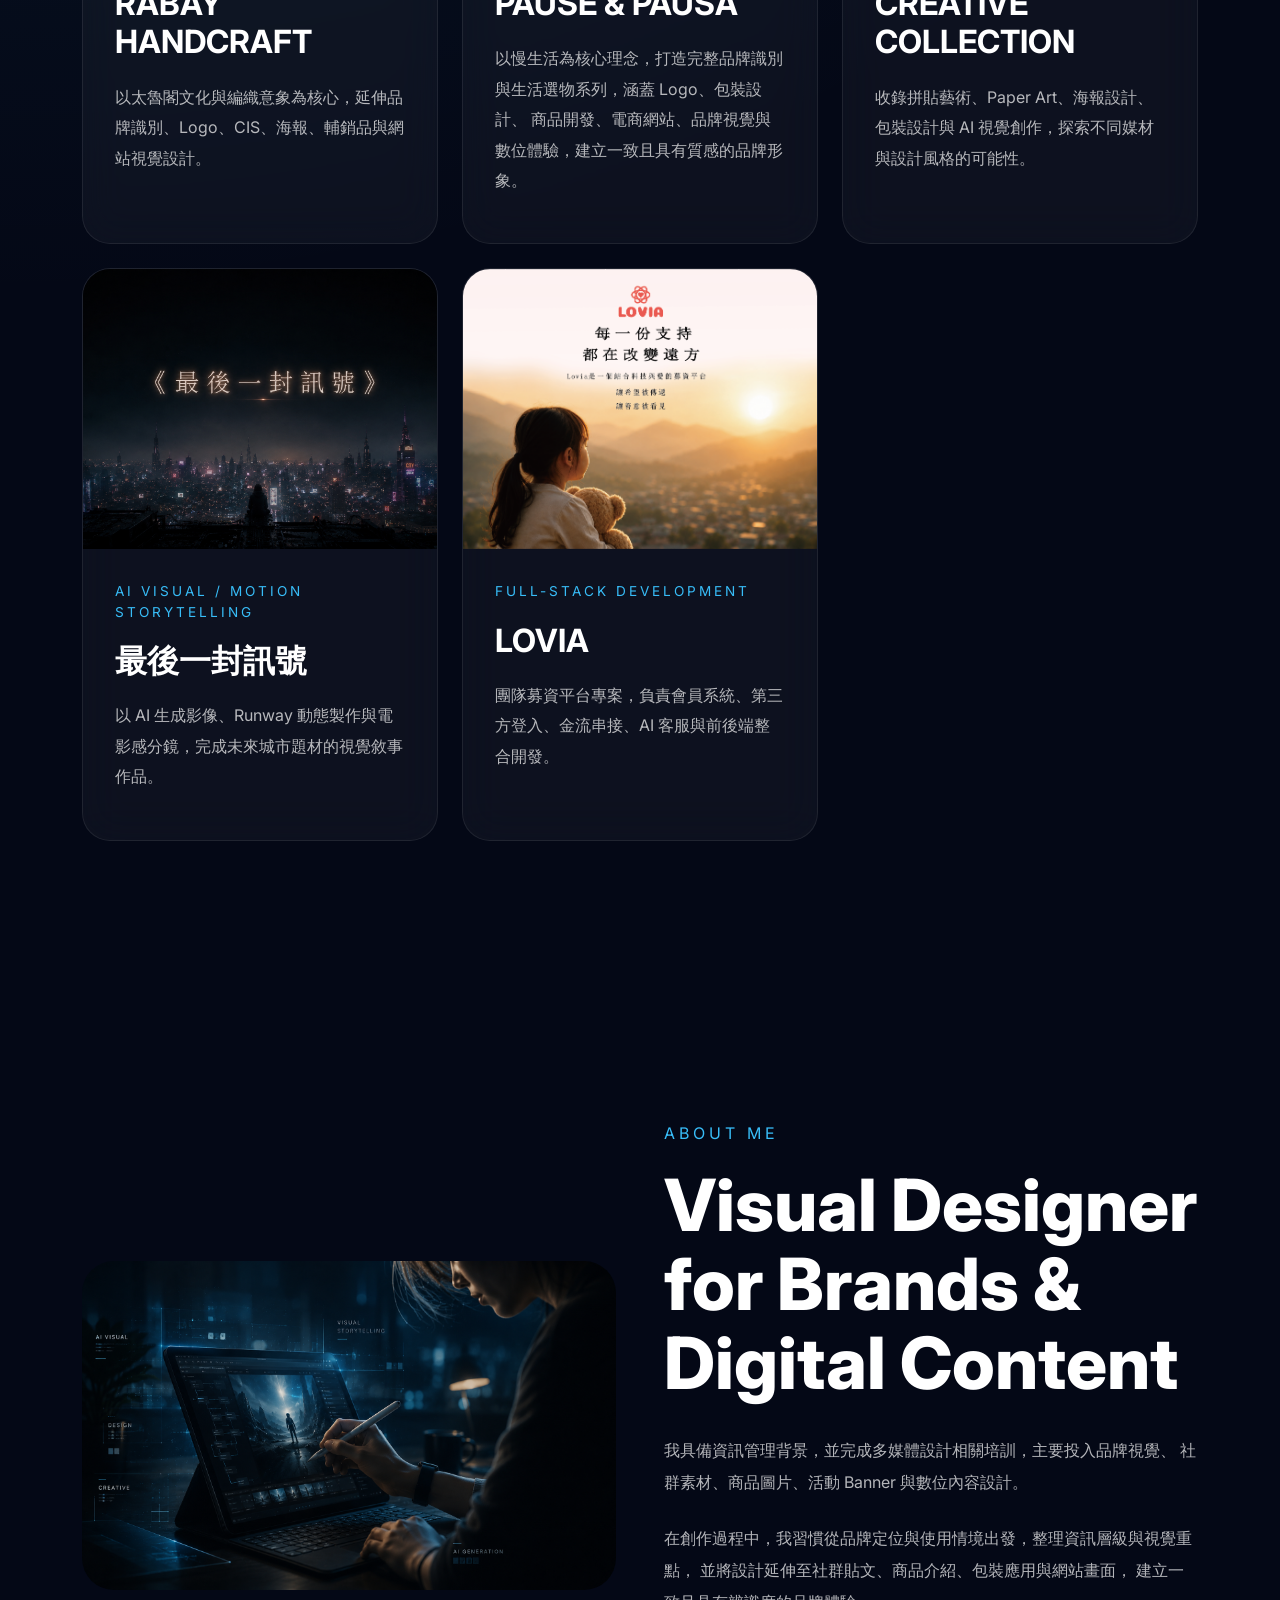
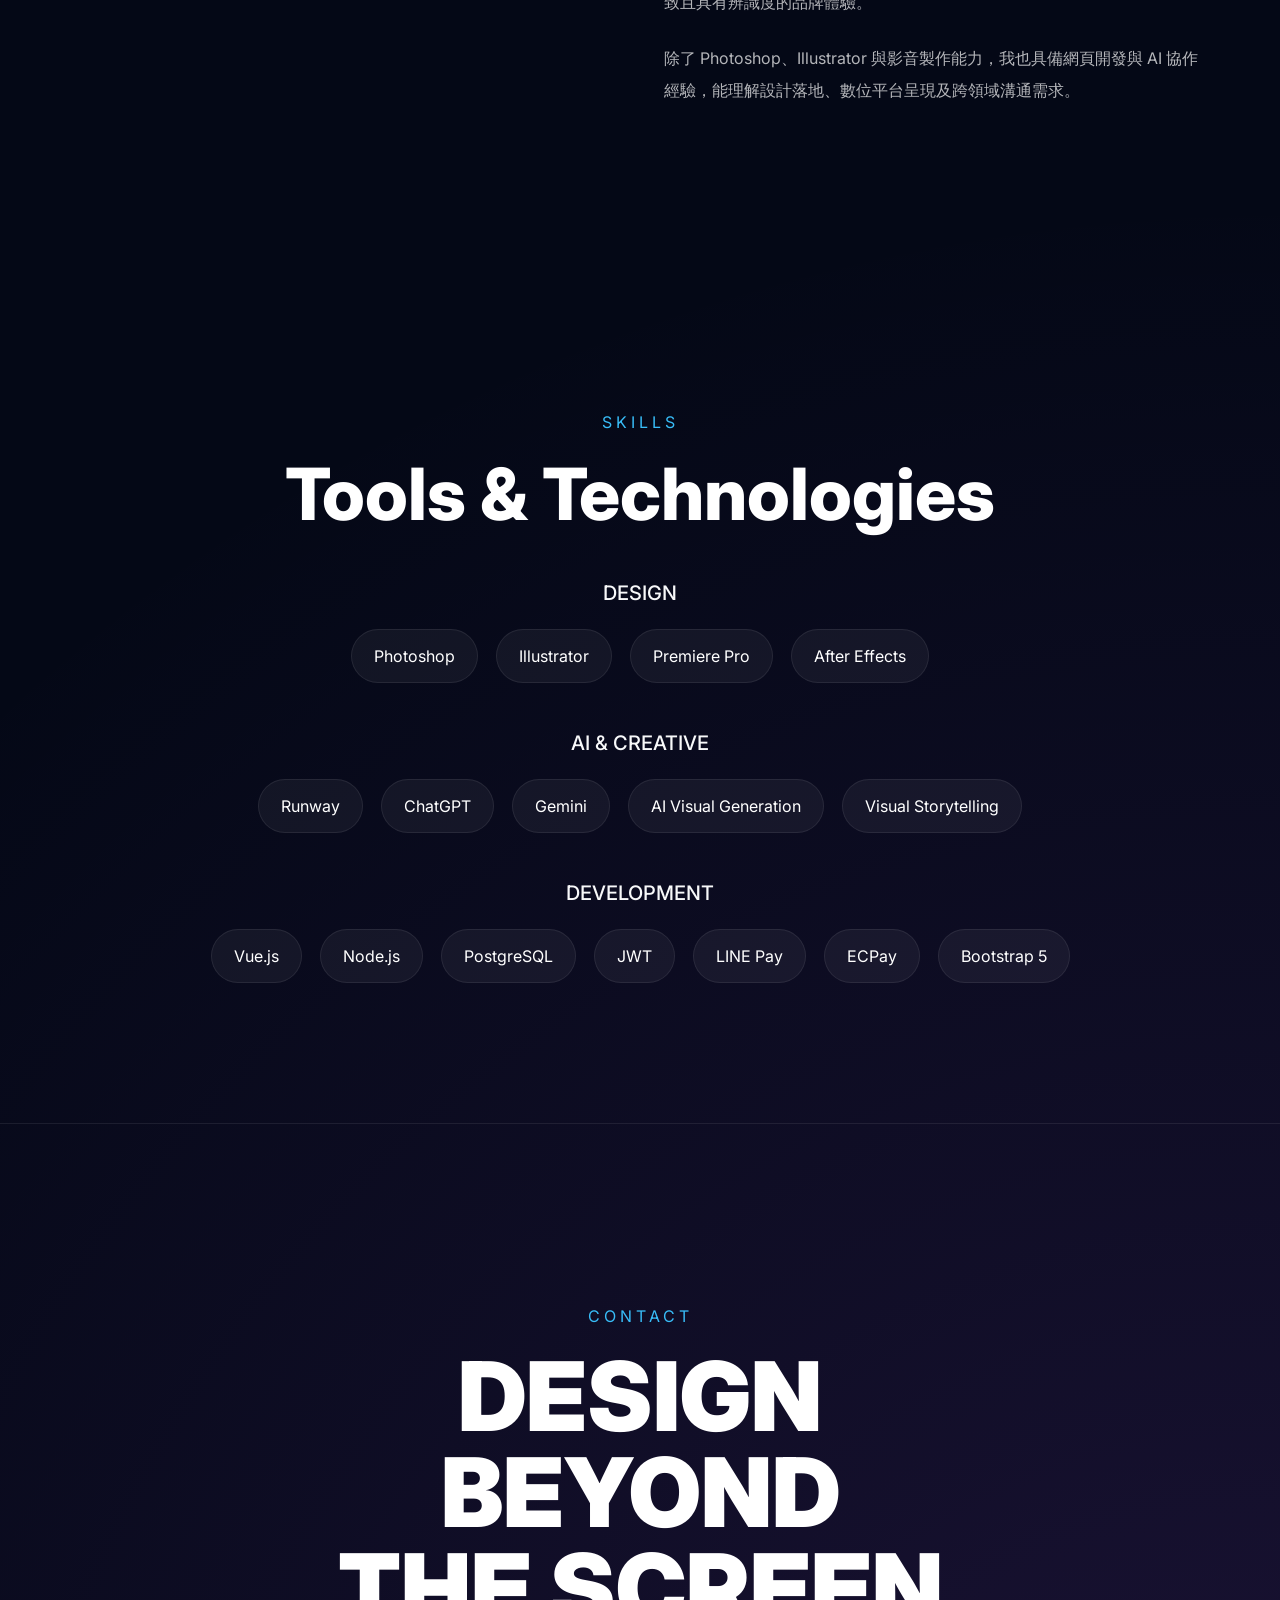
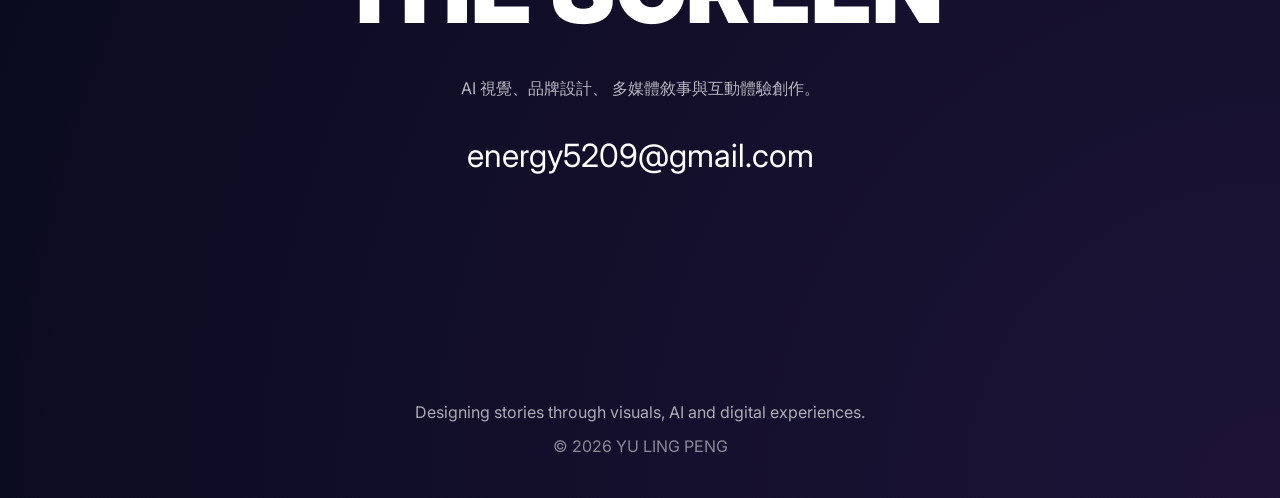
==== commit d50f61fd: "Update homepage content" ====
--- a/index.html
+++ b/index.html
@@ -76,7 +76,7 @@
           <div class="col-lg-5">
             <div class="hero-image-wrapper">
               <img
-                src="./images/0526.png"
+                src="./images/hero.png"
                 alt="portfolio"
                 class="img-fluid hero-image"
               />
@@ -116,6 +116,53 @@
             </a>
           </div>
 
+          <!-- PAUSE & PAUSA -->
+          <div class="col-lg-4 col-md-6">
+            <a href="./projects/pause-pausa.html" class="project-card">
+              <img
+                src="./images/pause/pp封面.png"
+                class="project-image"
+                alt="Pause & Pausa 品牌設計"
+              />
+
+              <div class="project-content">
+                <p class="project-category">
+                  BRAND DESIGN / E-COMMERCE EXPERIENCE
+                </p>
+
+                <h3 class="project-title-small">PAUSE & PAUSA</h3>
+
+                <p class="project-description">
+                  以慢生活為核心理念，打造完整品牌識別與生活選物系列，涵蓋
+                  Logo、包裝設計、
+                  商品開發、電商網站、品牌視覺與數位體驗，建立一致且具有質感的品牌形象。
+                </p>
+              </div>
+            </a>
+          </div>
+
+          <!-- CREATIVE COLLECTION -->
+          <div class="col-lg-4 col-md-6">
+            <a href="./projects/collection.html" class="project-card">
+              <img
+                src="./images/pj-banner.jpg"
+                class="project-image project-image-contain"
+                alt="Creative Collection"
+              />
+
+              <div class="project-content">
+                <p class="project-category">
+                  GRAPHIC DESIGN / VISUAL EXPLORATION
+                </p>
+                <h3 class="project-title-small">CREATIVE COLLECTION</h3>
+                <p class="project-description">
+                  收錄拼貼藝術、Paper Art、海報設計、包裝設計與 AI
+                  視覺創作，探索不同媒材與設計風格的可能性。
+                </p>
+              </div>
+            </a>
+          </div>
+
           <!-- SIGNAL -->
           <div class="col-lg-4 col-md-6">
             <a href="./projects/signal.html" class="project-card">
@@ -131,52 +178,6 @@
                 <p class="project-description">
                   以 AI 生成影像、Runway
                   動態製作與電影感分鏡，完成未來城市題材的視覺敘事作品。
-                </p>
-              </div>
-            </a>
-          </div>
-
-          <!-- PAUSE & PAUSA -->
-          <div class="col-lg-4 col-md-6">
-            <a href="./projects/pause-pausa.html" class="project-card">
-              <img
-                src="./images/pause/pp封面.png"
-                class="project-image"
-                alt="Pause & Pausa 品牌設計"
-              />
-
-              <div class="project-content">
-                <p class="project-category">
-                  BRAND DESIGN / E-COMMERCE EXPERIENCE
-                </p>
-
-                <h3 class="project-title-small">PAUSE & PAUSA</h3>
-
-                <p class="project-description">
-                  以慢生活為核心理念，打造完整品牌識別與生活選物系列，涵蓋
-                  Logo、包裝設計、
-                  商品開發、電商網站、品牌視覺與數位體驗，建立一致且具有質感的品牌形象。
-                </p>
-              </div>
-            </a>
-          </div>
-          <!-- CREATIVE COLLECTION -->
-          <div class="col-lg-4 col-md-6">
-            <a href="./projects/collection.html" class="project-card">
-              <img
-                src="./images/pj-banner.jpg"
-                class="project-image project-image-contain"
-                alt="Creative Collection"
-              />
-
-              <div class="project-content">
-                <p class="project-category">
-                  GRAPHIC DESIGN / VISUAL EXPLORATION
-                </p>
-                <h3 class="project-title-small">CREATIVE COLLECTION</h3>
-                <p class="project-description">
-                  收錄拼貼藝術、Paper Art、海報設計、包裝設計與 AI
-                  視覺創作，探索不同媒材與設計風格的可能性。
                 </p>
               </div>
             </a>
@@ -215,7 +216,7 @@
             <img
               src="./images/0526-1.png"
               class="img-fluid section-image"
-              alt="about"
+              alt="多媒體與視覺設計工作情境"
             />
           </div>
 
@@ -223,16 +224,23 @@
             <p class="section-label">ABOUT ME</p>
 
             <h2 class="section-title">
-              Multimedia Designer with Full-Stack Background
+              Visual Designer for Brands & Digital Content
             </h2>
 
             <p class="section-text">
-              具備資訊管理背景與全端開發經驗，並持續投入多媒體設計與 AI
-              視覺創作。透過品牌設計、影像敘事與數位專案實作，累積視覺表現與跨領域整合能力。
+              我具備資訊管理背景，並完成多媒體設計相關培訓，主要投入品牌視覺、
+              社群素材、商品圖片、活動 Banner 與數位內容設計。
             </p>
 
             <p class="section-text">
-              曾參與募資平台團隊專案，負責系統整合與功能開發，期望未來投入結合設計與技術的數位內容與品牌體驗領域。
+              在創作過程中，我習慣從品牌定位與使用情境出發，整理資訊層級與視覺重點，
+              並將設計延伸至社群貼文、商品介紹、包裝應用與網站畫面，
+              建立一致且具有辨識度的品牌體驗。
+            </p>
+
+            <p class="section-text">
+              除了 Photoshop、Illustrator 與影音製作能力，我也具備網頁開發與 AI
+              協作經驗，能理解設計落地、數位平台呈現及跨領域溝通需求。
             </p>
           </div>
         </div>
--- a/css/style.css
+++ b/css/style.css
@@ -271,11 +271,11 @@
 .hero-image-wrapper {
   position: relative;
 
-  width: min(700px, 48vw);
+  width: min(640px, 44vw);
 
   margin-left: -20px;
 
-  transform: translateX(78px);
+  transform: translateX(48px);
 
   animation: heroImageFloat 8s ease-in-out infinite;
 }
